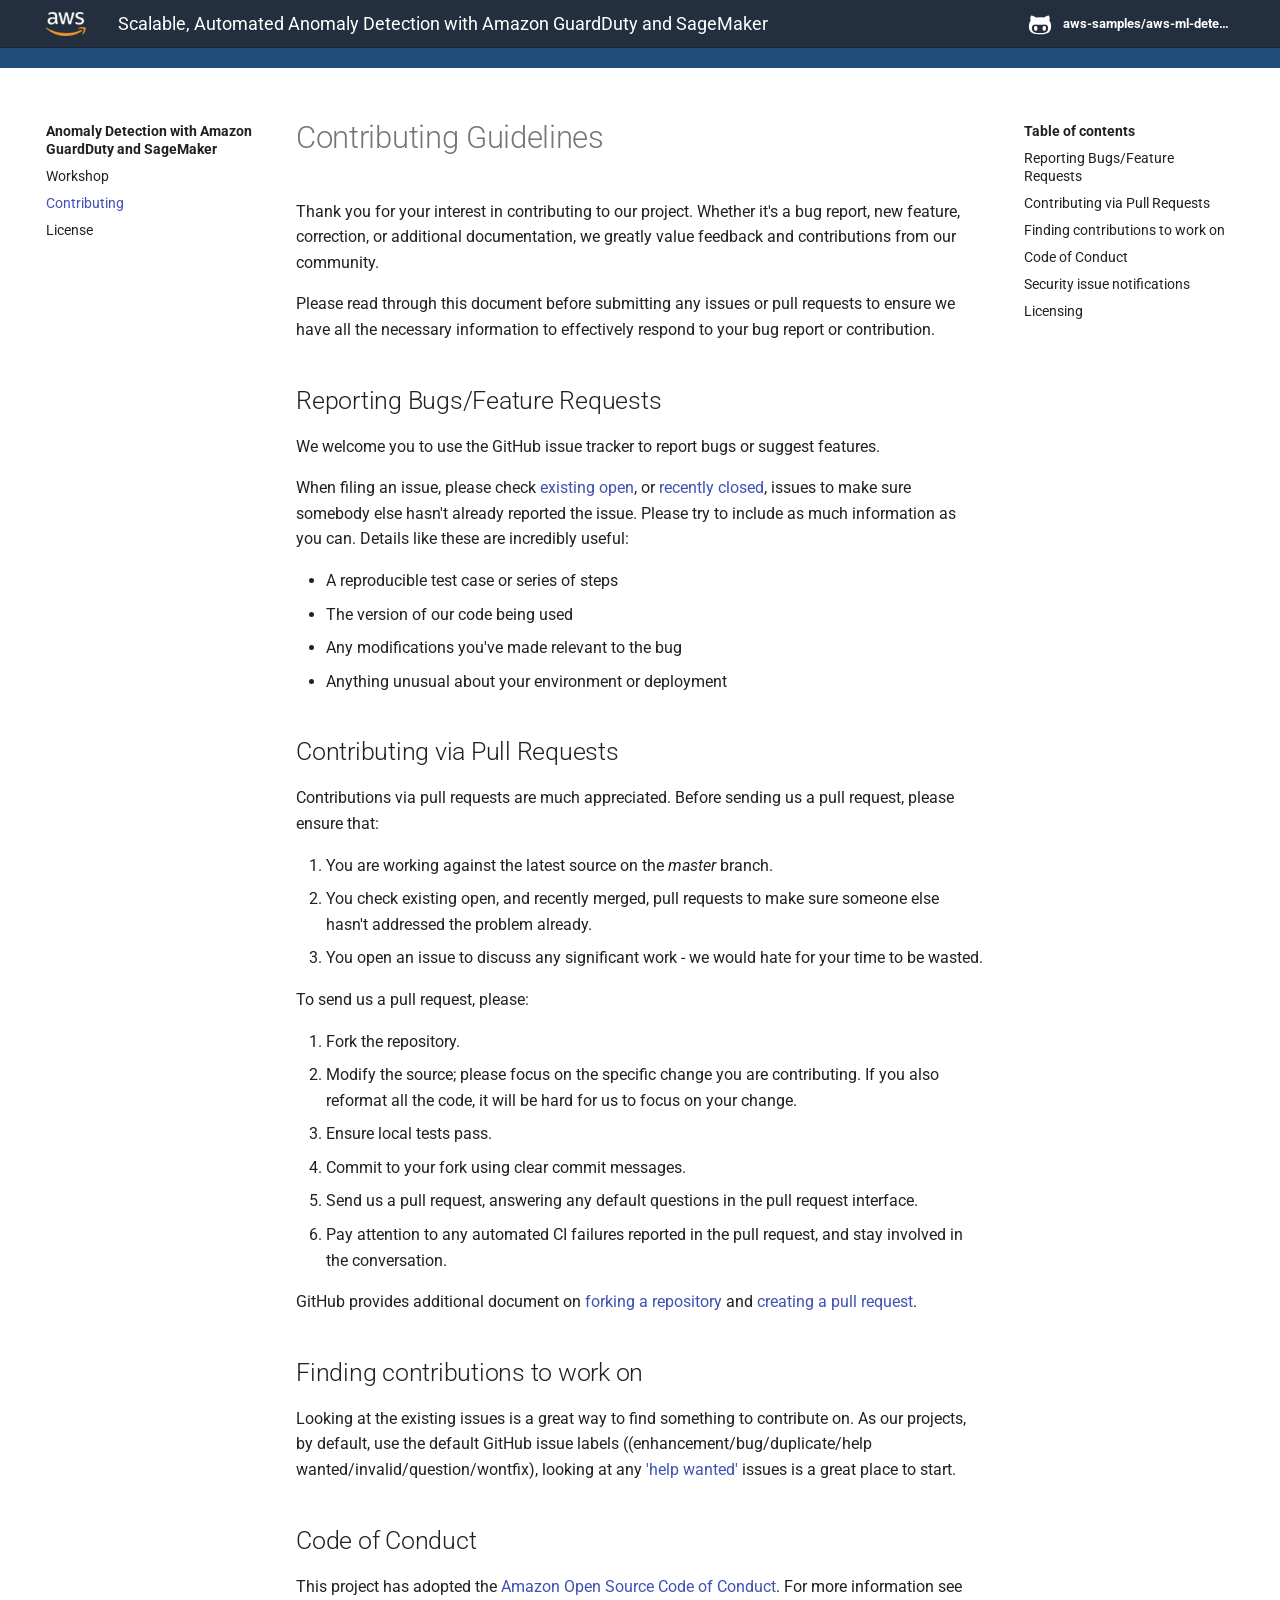
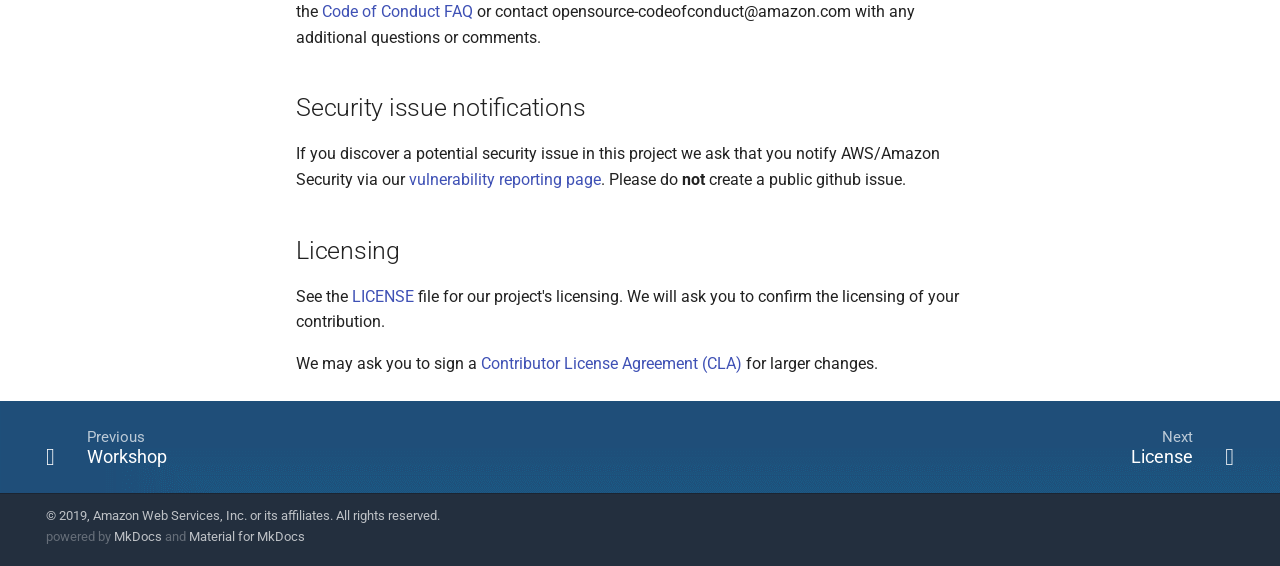
==== contribute/index.html @ f38a4b1f "Deployed 334fd83 with MkDocs version: 1.0.4" ====
<!DOCTYPE html>
<html lang="en" class="no-js">
  <head>
    
      <meta charset="utf-8">
      <meta name="viewport" content="width=device-width,initial-scale=1">
      <meta http-equiv="x-ua-compatible" content="ie=edge">
      
        <meta name="description" content="This workshop shows how you can use an IP-based machine learning algorithm with Amazon SageMaker to augment and enrich findings from AWS Security services such as Amazon GuardDuty. You'll learn how to load the notebook in SageMaker, train the model, and score findings to determine abnormality of the activity.">
      
      
        <link rel="canonical" href="https://scaling-threat-detection.awssecworkshops.com/contribute/">
      
      
        <meta name="author" content="aws-security-workshops@amazon.com">
      
      
        <meta name="lang:clipboard.copy" content="Copy to clipboard">
      
        <meta name="lang:clipboard.copied" content="Copied to clipboard">
      
        <meta name="lang:search.language" content="en">
      
        <meta name="lang:search.pipeline.stopwords" content="True">
      
        <meta name="lang:search.pipeline.trimmer" content="True">
      
        <meta name="lang:search.result.none" content="No matching documents">
      
        <meta name="lang:search.result.one" content="1 matching document">
      
        <meta name="lang:search.result.other" content="# matching documents">
      
        <meta name="lang:search.tokenizer" content="[\s\-]+">
      
      <link rel="shortcut icon" href="../assets/images/aws-favicon.ico">
      <meta name="generator" content="mkdocs-1.0.4, mkdocs-material-3.1.0">
    
    
      
        <title>Contributing - Scalable, Automated Anomaly Detection with Amazon GuardDuty and SageMaker</title>
      
    
    
      <link rel="stylesheet" href="../assets/stylesheets/application.11e41852.css">
      
      
    
    
      <script src="../assets/javascripts/modernizr.20ef595d.js"></script>
    
    
      
        <link href="https://fonts.gstatic.com" rel="preconnect" crossorigin>
        <link rel="stylesheet" href="https://fonts.googleapis.com/css?family=Roboto:300,400,400i,700|Roboto+Mono">
        <style>body,input{font-family:"Roboto","Helvetica Neue",Helvetica,Arial,sans-serif}code,kbd,pre{font-family:"Roboto Mono","Courier New",Courier,monospace}</style>
      
    
    <link rel="stylesheet" href="../assets/fonts/material-icons.css">
    
    
      <link rel="stylesheet" href="../stylesheets/custom.css">
    
    
  </head>
  
    <body dir="ltr">
  
    <svg class="md-svg">
      <defs>
        
        
          <svg xmlns="http://www.w3.org/2000/svg" width="416" height="448"
    viewBox="0 0 416 448" id="__github">
  <path fill="currentColor" d="M160 304q0 10-3.125 20.5t-10.75 19-18.125
        8.5-18.125-8.5-10.75-19-3.125-20.5 3.125-20.5 10.75-19 18.125-8.5
        18.125 8.5 10.75 19 3.125 20.5zM320 304q0 10-3.125 20.5t-10.75
        19-18.125 8.5-18.125-8.5-10.75-19-3.125-20.5 3.125-20.5 10.75-19
        18.125-8.5 18.125 8.5 10.75 19 3.125 20.5zM360
        304q0-30-17.25-51t-46.75-21q-10.25 0-48.75 5.25-17.75 2.75-39.25
        2.75t-39.25-2.75q-38-5.25-48.75-5.25-29.5 0-46.75 21t-17.25 51q0 22 8
        38.375t20.25 25.75 30.5 15 35 7.375 37.25 1.75h42q20.5 0
        37.25-1.75t35-7.375 30.5-15 20.25-25.75 8-38.375zM416 260q0 51.75-15.25
        82.75-9.5 19.25-26.375 33.25t-35.25 21.5-42.5 11.875-42.875 5.5-41.75
        1.125q-19.5 0-35.5-0.75t-36.875-3.125-38.125-7.5-34.25-12.875-30.25-20.25-21.5-28.75q-15.5-30.75-15.5-82.75
        0-59.25 34-99-6.75-20.5-6.75-42.5 0-29 12.75-54.5 27 0 47.5 9.875t47.25
        30.875q36.75-8.75 77.25-8.75 37 0 70 8 26.25-20.5
        46.75-30.25t47.25-9.75q12.75 25.5 12.75 54.5 0 21.75-6.75 42 34 40 34
        99.5z" />
</svg>
        
      </defs>
    </svg>
    <input class="md-toggle" data-md-toggle="drawer" type="checkbox" id="__drawer" autocomplete="off">
    <input class="md-toggle" data-md-toggle="search" type="checkbox" id="__search" autocomplete="off">
    <label class="md-overlay" data-md-component="overlay" for="__drawer"></label>
    
      <a href="#contributing-guidelines" tabindex="1" class="md-skip">
        Skip to content
      </a>
    
    
      <!--
  Copyright (c) 2016-2018 Martin Donath <martin.donath@squidfunk.com>
  Permission is hereby granted, free of charge, to any person obtaining a copy
  of this software and associated documentation files (the "Software"), to
  deal in the Software without restriction, including without limitation the
  rights to use, copy, modify, merge, publish, distribute, sublicense, and/or
  sell copies of the Software, and to permit persons to whom the Software is
  furnished to do so, subject to the following conditions:
  The above copyright notice and this permission notice shall be included in
  all copies or substantial portions of the Software.
  THE SOFTWARE IS PROVIDED "AS IS", WITHOUT WARRANTY OF ANY KIND, EXPRESS OR
  IMPLIED, INCLUDING BUT NOT LIMITED TO THE WARRANTIES OF MERCHANTABILITY,
  FITNESS FOR A PARTICULAR PURPOSE AND NON-INFRINGEMENT. IN NO EVENT SHALL THE
  AUTHORS OR COPYRIGHT HOLDERS BE LIABLE FOR ANY CLAIM, DAMAGES OR OTHER
  LIABILITY, WHETHER IN AN ACTION OF CONTRACT, TORT OR OTHERWISE, ARISING
  FROM, OUT OF OR IN CONNECTION WITH THE SOFTWARE OR THE USE OR OTHER DEALINGS
  IN THE SOFTWARE.
-->

<!-- Application header -->
<header class="md-header" data-md-component="header">

    <!-- Top-level navigation -->
    <nav class="md-header-nav md-grid">
      <div class="md-flex">
  
        <!-- Link to home -->
        <div class="md-flex__cell md-flex__cell--shrink">
          <a href="https://aws.amazon.com/"
              title="Amazon Web Services"
              class="md-header-nav__button md-logo">
            
              <img src="../assets/images/aws_smile_logo.png" width="40" height="24" />
            
          </a>
        </div>
  
        <!-- Button to toggle drawer -->
        <div class="md-flex__cell md-flex__cell--shrink">
          <label class="md-icon md-icon--menu md-header-nav__button"
              for="__drawer"></label>
        </div>
  
        <!-- Header title -->
        <div class="md-flex__cell md-flex__cell--stretch">
          <div class="md-flex__ellipsis md-header-nav__title"
              data-md-component="title">
            
              
                <span class="md-header-nav__topic">
                  Scalable, Automated Anomaly Detection with Amazon GuardDuty and SageMaker
                </span>
                <span class="md-header-nav__topic">
                  Contributing
                </span>
              
            
          </div>
        </div>
        
        
        <!-- Button to open search dialogue -->
        <!--
        <div class="md-flex__cell md-flex__cell--shrink">
          
            
              <label class="md-icon md-icon--search md-header-nav__button"
                  for="__search"></label>
  
              
<div class="md-search" data-md-component="search" role="dialog">
  <label class="md-search__overlay" for="__search"></label>
  <div class="md-search__inner" role="search">
    <form class="md-search__form" name="search">
      <input type="text" class="md-search__input" name="query" placeholder="Search" autocapitalize="off" autocorrect="off" autocomplete="off" spellcheck="false" data-md-component="query" data-md-state="active">
      <label class="md-icon md-search__icon" for="__search"></label>
      <button type="reset" class="md-icon md-search__icon" data-md-component="reset" tabindex="-1">
        &#xE5CD;
      </button>
    </form>
    <div class="md-search__output">
      <div class="md-search__scrollwrap" data-md-scrollfix>
        <div class="md-search-result" data-md-component="result">
          <div class="md-search-result__meta">
            Type to start searching
          </div>
          <ol class="md-search-result__list"></ol>
        </div>
      </div>
    </div>
  </div>
</div>
            
          
        </div>

         -->

         <div class="md-flex__cell md-flex__cell--shrink">
            <div class="md-flex__ellipsis md-header-nav__lang">
                <div class="md-lang-drop">
                    <button onclick="window.location.href = 'https://awssecworkshops.com/';" class="md-lang-dropbtn fa fa-home"></button>
                </div>
            </div>
        </div>
  
        <!-- Repository containing source -->
        
          <div class="md-flex__cell md-flex__cell--shrink">
            <div class="md-header-nav__source">
              


  


  <a href="https://github.com/aws-samples/aws-ml-detection-workshop/" title="Go to repository" class="md-source" data-md-source="github">
    
      <div class="md-source__icon">
        <svg viewBox="0 0 24 24" width="24" height="24">
          <use xlink:href="#__github" width="24" height="24"></use>
        </svg>
      </div>
    
    <div class="md-source__repository">
      aws-samples/aws-ml-detection-workshop
    </div>
  </a>

            </div>
          </div>
        
      </div>
    </nav>
  </header>
    
    <div class="md-container">
      
        
      
      
        

<nav class="md-tabs" data-md-component="tabs">
  <div class="md-tabs__inner md-grid">
    <ul class="md-tabs__list">
      
        
  <li class="md-tabs__item">
    
      <a href=".." title="Workshop" class="md-tabs__link md-tabs__link--active">
        Workshop
      </a>
    
  </li>

      
        
      
        
      
    </ul>
  </div>
</nav>
      
      <main class="md-main">
        <div class="md-main__inner md-grid" data-md-component="container">
          
            
              <div class="md-sidebar md-sidebar--primary" data-md-component="navigation">
                <div class="md-sidebar__scrollwrap">
                  <div class="md-sidebar__inner">
                    <!--
  Copyright (c) 2016-2019 Martin Donath <martin.donath@squidfunk.com>
  Permission is hereby granted, free of charge, to any person obtaining a copy
  of this software and associated documentation files (the "Software"), to
  deal in the Software without restriction, including without limitation the
  rights to use, copy, modify, merge, publish, distribute, sublicense, and/or
  sell copies of the Software, and to permit persons to whom the Software is
  furnished to do so, subject to the following conditions:
  The above copyright notice and this permission notice shall be included in
  all copies or substantial portions of the Software.
  THE SOFTWARE IS PROVIDED "AS IS", WITHOUT WARRANTY OF ANY KIND, EXPRESS OR
  IMPLIED, INCLUDING BUT NOT LIMITED TO THE WARRANTIES OF MERCHANTABILITY,
  FITNESS FOR A PARTICULAR PURPOSE AND NON-INFRINGEMENT. IN NO EVENT SHALL THE
  AUTHORS OR COPYRIGHT HOLDERS BE LIABLE FOR ANY CLAIM, DAMAGES OR OTHER
  LIABILITY, WHETHER IN AN ACTION OF CONTRACT, TORT OR OTHERWISE, ARISING
  FROM, OUT OF OR IN CONNECTION WITH THE SOFTWARE OR THE USE OR OTHER DEALINGS
  IN THE SOFTWARE.
-->

<!-- Main navigation -->
<nav class="md-nav md-nav--primary" data-md-level="0">

  <!-- Site title -->
  <label class="md-nav__title md-nav__title--site" for="__drawer">
    <a href="https://scaling-threat-detection.awssecworkshops.com/"
        title="Scalable, Automated Anomaly Detection with Amazon GuardDuty and SageMaker" class="md-nav__button md-logo">
      
        <img src="../assets/images/aws_smile_logo.png" width="48" height="48" />
      
    </a>
    Anomaly Detection with Amazon GuardDuty and SageMaker
  </label>

  <!-- Repository containing source -->
  
    <div class="md-nav__source">
      


  


  <a href="https://github.com/aws-samples/aws-ml-detection-workshop/" title="Go to repository" class="md-source" data-md-source="github">
    
      <div class="md-source__icon">
        <svg viewBox="0 0 24 24" width="24" height="24">
          <use xlink:href="#__github" width="24" height="24"></use>
        </svg>
      </div>
    
    <div class="md-source__repository">
      aws-samples/aws-ml-detection-workshop
    </div>
  </a>

    </div>
  

  <!-- Render item list -->
  <ul class="md-nav__list" data-md-scrollfix>
    
      
      
      


  <li class="md-nav__item">
    <a href=".." title="Workshop" class="md-nav__link">
      Workshop
    </a>
  </li>

    
      
      
      

  


  <li class="md-nav__item md-nav__item--active">
    
    <input class="md-toggle md-nav__toggle" data-md-toggle="toc" type="checkbox" id="__toc">
    
      
    
    
      <label class="md-nav__link md-nav__link--active" for="__toc">
        Contributing
      </label>
    
    <a href="./" title="Contributing" class="md-nav__link md-nav__link--active">
      Contributing
    </a>
    
      
<nav class="md-nav md-nav--secondary">
  
  
    
  
  
    <label class="md-nav__title" for="__toc">Table of contents</label>
    <ul class="md-nav__list" data-md-scrollfix>
      
        <li class="md-nav__item">
  <a href="#reporting-bugsfeature-requests" title="Reporting Bugs/Feature Requests" class="md-nav__link">
    Reporting Bugs/Feature Requests
  </a>
  
</li>
      
        <li class="md-nav__item">
  <a href="#contributing-via-pull-requests" title="Contributing via Pull Requests" class="md-nav__link">
    Contributing via Pull Requests
  </a>
  
</li>
      
        <li class="md-nav__item">
  <a href="#finding-contributions-to-work-on" title="Finding contributions to work on" class="md-nav__link">
    Finding contributions to work on
  </a>
  
</li>
      
        <li class="md-nav__item">
  <a href="#code-of-conduct" title="Code of Conduct" class="md-nav__link">
    Code of Conduct
  </a>
  
</li>
      
        <li class="md-nav__item">
  <a href="#security-issue-notifications" title="Security issue notifications" class="md-nav__link">
    Security issue notifications
  </a>
  
</li>
      
        <li class="md-nav__item">
  <a href="#licensing" title="Licensing" class="md-nav__link">
    Licensing
  </a>
  
</li>
      
      
      
      
      
    </ul>
  
</nav>
    
  </li>

    
      
      
      


  <li class="md-nav__item">
    <a href="../license/" title="License" class="md-nav__link">
      License
    </a>
  </li>

    
  </ul>
</nav>
                  </div>
                </div>
              </div>
            
            
              <div class="md-sidebar md-sidebar--secondary" data-md-component="toc">
                <div class="md-sidebar__scrollwrap">
                  <div class="md-sidebar__inner">
                    
<nav class="md-nav md-nav--secondary">
  
  
    
  
  
    <label class="md-nav__title" for="__toc">Table of contents</label>
    <ul class="md-nav__list" data-md-scrollfix>
      
        <li class="md-nav__item">
  <a href="#reporting-bugsfeature-requests" title="Reporting Bugs/Feature Requests" class="md-nav__link">
    Reporting Bugs/Feature Requests
  </a>
  
</li>
      
        <li class="md-nav__item">
  <a href="#contributing-via-pull-requests" title="Contributing via Pull Requests" class="md-nav__link">
    Contributing via Pull Requests
  </a>
  
</li>
      
        <li class="md-nav__item">
  <a href="#finding-contributions-to-work-on" title="Finding contributions to work on" class="md-nav__link">
    Finding contributions to work on
  </a>
  
</li>
      
        <li class="md-nav__item">
  <a href="#code-of-conduct" title="Code of Conduct" class="md-nav__link">
    Code of Conduct
  </a>
  
</li>
      
        <li class="md-nav__item">
  <a href="#security-issue-notifications" title="Security issue notifications" class="md-nav__link">
    Security issue notifications
  </a>
  
</li>
      
        <li class="md-nav__item">
  <a href="#licensing" title="Licensing" class="md-nav__link">
    Licensing
  </a>
  
</li>
      
      
      
      
      
    </ul>
  
</nav>
                  </div>
                </div>
              </div>
            
          
          <div class="md-content">
            <article class="md-content__inner md-typeset">
              
                
                  <a href="https://github.com/aws-samples/aws-ml-detection-workshop/edit/master/docs/contribute.md" title="Edit this page" class="md-icon md-content__icon">&#xE3C9;</a>
                
                
                <h1 id="contributing-guidelines">Contributing Guidelines</h1>
<p>Thank you for your interest in contributing to our project. Whether it's a bug report, new feature, correction, or additional 
documentation, we greatly value feedback and contributions from our community.</p>
<p>Please read through this document before submitting any issues or pull requests to ensure we have all the necessary 
information to effectively respond to your bug report or contribution.</p>
<h2 id="reporting-bugsfeature-requests">Reporting Bugs/Feature Requests</h2>
<p>We welcome you to use the GitHub issue tracker to report bugs or suggest features.</p>
<p>When filing an issue, please check <a href="https://github.com/aws-samples/aws-security-workshops/issues">existing open</a>, or <a href="https://github.com/aws-samples/aws-security-workshops/issues?utf8=%E2%9C%93&amp;q=is%3Aissue%20is%3Aclosed%20">recently closed</a>, issues to make sure somebody else hasn't already 
reported the issue. Please try to include as much information as you can. Details like these are incredibly useful:</p>
<ul>
<li>A reproducible test case or series of steps</li>
<li>The version of our code being used</li>
<li>Any modifications you've made relevant to the bug</li>
<li>Anything unusual about your environment or deployment</li>
</ul>
<h2 id="contributing-via-pull-requests">Contributing via Pull Requests</h2>
<p>Contributions via pull requests are much appreciated. Before sending us a pull request, please ensure that:</p>
<ol>
<li>You are working against the latest source on the <em>master</em> branch.</li>
<li>You check existing open, and recently merged, pull requests to make sure someone else hasn't addressed the problem already.</li>
<li>You open an issue to discuss any significant work - we would hate for your time to be wasted.</li>
</ol>
<p>To send us a pull request, please:</p>
<ol>
<li>Fork the repository.</li>
<li>Modify the source; please focus on the specific change you are contributing. If you also reformat all the code, it will be hard for us to focus on your change.</li>
<li>Ensure local tests pass.</li>
<li>Commit to your fork using clear commit messages.</li>
<li>Send us a pull request, answering any default questions in the pull request interface.</li>
<li>Pay attention to any automated CI failures reported in the pull request, and stay involved in the conversation.</li>
</ol>
<p>GitHub provides additional document on <a href="https://help.github.com/articles/fork-a-repo/">forking a repository</a> and 
<a href="https://help.github.com/articles/creating-a-pull-request/">creating a pull request</a>.</p>
<h2 id="finding-contributions-to-work-on">Finding contributions to work on</h2>
<p>Looking at the existing issues is a great way to find something to contribute on. As our projects, by default, use the default GitHub issue labels ((enhancement/bug/duplicate/help wanted/invalid/question/wontfix), looking at any <a href="https://github.com/aws-samples/aws-security-workshops/labels/help%20wanted">'help wanted'</a> issues is a great place to start. </p>
<h2 id="code-of-conduct">Code of Conduct</h2>
<p>This project has adopted the <a href="https://aws.github.io/code-of-conduct">Amazon Open Source Code of Conduct</a>. 
For more information see the <a href="https://aws.github.io/code-of-conduct-faq">Code of Conduct FAQ</a> or contact 
opensource-codeofconduct@amazon.com with any additional questions or comments.</p>
<h2 id="security-issue-notifications">Security issue notifications</h2>
<p>If you discover a potential security issue in this project we ask that you notify AWS/Amazon Security via our <a href="http://aws.amazon.com/security/vulnerability-reporting/">vulnerability reporting page</a>. Please do <strong>not</strong> create a public github issue.</p>
<h2 id="licensing">Licensing</h2>
<p>See the <a href="https://github.com/aws-samples/aws-security-workshops/blob/master/LICENSE">LICENSE</a> file for our project's licensing. We will ask you to confirm the licensing of your contribution.</p>
<p>We may ask you to sign a <a href="http://en.wikipedia.org/wiki/Contributor_License_Agreement">Contributor License Agreement (CLA)</a> for larger changes.</p>
                
                  
                
              
              
                


              
            </article>
          </div>
        </div>
      </main>
      
        
<footer class="md-footer">
  
    <div class="md-footer-nav">
      <nav class="md-footer-nav__inner md-grid">
        
          <a href=".." title="Workshop" class="md-flex md-footer-nav__link md-footer-nav__link--prev" rel="prev">
            <div class="md-flex__cell md-flex__cell--shrink">
              <i class="md-icon md-icon--arrow-back md-footer-nav__button"></i>
            </div>
            <div class="md-flex__cell md-flex__cell--stretch md-footer-nav__title">
              <span class="md-flex__ellipsis">
                <span class="md-footer-nav__direction">
                  Previous
                </span>
                Workshop
              </span>
            </div>
          </a>
        
        
          <a href="../license/" title="License" class="md-flex md-footer-nav__link md-footer-nav__link--next" rel="next">
            <div class="md-flex__cell md-flex__cell--stretch md-footer-nav__title">
              <span class="md-flex__ellipsis">
                <span class="md-footer-nav__direction">
                  Next
                </span>
                License
              </span>
            </div>
            <div class="md-flex__cell md-flex__cell--shrink">
              <i class="md-icon md-icon--arrow-forward md-footer-nav__button"></i>
            </div>
          </a>
        
      </nav>
    </div>
  
  <div class="md-footer-meta md-typeset">
    <div class="md-footer-meta__inner md-grid">
      <div class="md-footer-copyright">
        
          <div class="md-footer-copyright__highlight">
            &copy; 2019, Amazon Web Services, Inc. or its affiliates. All rights reserved.
          </div>
        
        powered by
        <a href="https://www.mkdocs.org">MkDocs</a>
        and
        <a href="https://squidfunk.github.io/mkdocs-material/">
          Material for MkDocs</a>
      </div>
      
        
  <div class="md-footer-social">
    <link rel="stylesheet" href="../assets/fonts/font-awesome.css">
    
      <a href="https://awssecworkshops.com" class="md-footer-social__link fa fa-home"></a>
    
      <a href="https://aws.amazon.com/security/" class="md-footer-social__link fa fa-shield"></a>
    
      <a href="https://twitter.com/awssecurityinfo?lang=en" class="md-footer-social__link fa fa-twitter"></a>
    
      <a href="https://aws.amazon.com/blogs/security/" class="md-footer-social__link fa fa-rss"></a>
    
  </div>

      
    </div>
  </div>
</footer>
      
    </div>
    
      <script src="../assets/javascripts/application.9e1f3b71.js"></script>
      
      <script>app.initialize({version:"1.0.4",url:{base:".."}})</script>
      
    
    
      
    
  </body>
</html>
---- assets/stylesheets/application.11e41852.css ----
@charset "UTF-8";
html {
  box-sizing: border-box; }

*,
*::before,
*::after {
  box-sizing: inherit; }

html {
  -webkit-text-size-adjust: none;
     -moz-text-size-adjust: none;
      -ms-text-size-adjust: none;
          text-size-adjust: none; }

body {
  margin: 0; }

hr {
  overflow: visible;
  box-sizing: content-box; }

a {
  -webkit-text-decoration-skip: objects; }

a,
button,
label,
input {
  -webkit-tap-highlight-color: transparent; }

a {
  color: inherit;
  text-decoration: none; }

small {
  font-size: 80%; }

sub,
sup {
  position: relative;
  font-size: 80%;
  line-height: 0;
  vertical-align: baseline; }

sub {
  bottom: -0.25em; }

sup {
  top: -0.5em; }

img {
  border-style: none; }

table {
  border-collapse: separate;
  border-spacing: 0; }

td,
th {
  font-weight: normal;
  vertical-align: top; }

button {
  margin: 0;
  padding: 0;
  border: 0;
  outline-style: none;
  background: transparent;
  font-size: inherit; }

input {
  border: 0;
  outline: 0; }

.md-icon, .md-clipboard::before, .md-nav__title::before, .md-nav__button, .md-nav__link::after, .md-search-result__article--document::before, .md-source-file::before, .md-typeset .admonition > .admonition-title::before, .md-typeset details > .admonition-title::before, .md-typeset .admonition > summary::before, .md-typeset details > summary::before, .md-typeset .footnote-backref, .md-typeset .critic.comment::before, .md-typeset summary::after, .md-typeset .task-list-control .task-list-indicator::before {
  font-family: "Material Icons";
  font-style: normal;
  font-variant: normal;
  font-weight: normal;
  line-height: 1;
  text-transform: none;
  white-space: nowrap;
  speak: none;
  word-wrap: normal;
  direction: ltr; }
  .md-content__icon, .md-header-nav__button, .md-footer-nav__button, .md-nav__title::before, .md-nav__button, .md-search-result__article--document::before {
    display: inline-block;
    margin: 0.4rem;
    padding: 0.8rem;
    font-size: 2.4rem;
    cursor: pointer; }

.md-icon--arrow-back::before {
  content: "\E5C4"; }

.md-icon--arrow-forward::before {
  content: "\E5C8"; }

.md-icon--menu::before {
  content: "\E5D2"; }

.md-icon--search::before {
  content: "\E8B6"; }

[dir="rtl"] .md-icon--arrow-back::before {
  content: "\E5C8"; }

[dir="rtl"] .md-icon--arrow-forward::before {
  content: "\E5C4"; }

body {
  -webkit-font-smoothing: antialiased;
  -moz-osx-font-smoothing: grayscale; }

body,
input {
  color: rgba(0, 0, 0, 0.87);
  -webkit-font-feature-settings: "kern", "liga";
          font-feature-settings: "kern", "liga";
  font-family: "Helvetica Neue", Helvetica, Arial, sans-serif; }

pre,
code,
kbd {
  color: rgba(0, 0, 0, 0.87);
  -webkit-font-feature-settings: "kern";
          font-feature-settings: "kern";
  font-family: "Courier New", Courier, monospace; }

.md-typeset {
  font-size: 1.6rem;
  line-height: 1.6;
  -webkit-print-color-adjust: exact; }
  .md-typeset p,
  .md-typeset ul,
  .md-typeset ol,
  .md-typeset blockquote {
    margin: 1em 0; }
  .md-typeset h1 {
    margin: 0 0 4rem;
    color: rgba(0, 0, 0, 0.54);
    font-size: 3.125rem;
    font-weight: 300;
    letter-spacing: -0.01em;
    line-height: 1.3; }
  .md-typeset h2 {
    margin: 4rem 0 1.6rem;
    font-size: 2.5rem;
    font-weight: 300;
    letter-spacing: -0.01em;
    line-height: 1.4; }
  .md-typeset h3 {
    margin: 3.2rem 0 1.6rem;
    font-size: 2rem;
    font-weight: 400;
    letter-spacing: -0.01em;
    line-height: 1.5; }
  .md-typeset h2 + h3 {
    margin-top: 1.6rem; }
  .md-typeset h4 {
    margin: 1.6rem 0;
    font-size: 1.6rem;
    font-weight: 700;
    letter-spacing: -0.01em; }
  .md-typeset h5,
  .md-typeset h6 {
    margin: 1.6rem 0;
    color: rgba(0, 0, 0, 0.54);
    font-size: 1.28rem;
    font-weight: 700;
    letter-spacing: -0.01em; }
  .md-typeset h5 {
    text-transform: uppercase; }
  .md-typeset hr {
    margin: 1.5em 0;
    border-bottom: 0.1rem dotted rgba(0, 0, 0, 0.26); }
  .md-typeset a {
    color: #3f51b5;
    word-break: break-word; }
    .md-typeset a, .md-typeset a::before {
      transition: color 0.125s; }
    .md-typeset a:hover, .md-typeset a:active {
      color: #536dfe; }
  .md-typeset code,
  .md-typeset pre {
    background-color: rgba(236, 236, 236, 0.5);
    color: #37474F;
    font-size: 85%;
    direction: ltr; }
  .md-typeset code {
    margin: 0 0.29412em;
    padding: 0.07353em 0;
    border-radius: 0.2rem;
    box-shadow: 0.29412em 0 0 rgba(236, 236, 236, 0.5), -0.29412em 0 0 rgba(236, 236, 236, 0.5);
    word-break: break-word;
    -webkit-box-decoration-break: clone;
            box-decoration-break: clone; }
  .md-typeset h1 code,
  .md-typeset h2 code,
  .md-typeset h3 code,
  .md-typeset h4 code,
  .md-typeset h5 code,
  .md-typeset h6 code {
    margin: 0;
    background-color: transparent;
    box-shadow: none; }
  .md-typeset a > code {
    margin: inherit;
    padding: inherit;
    border-radius: none;
    background-color: inherit;
    color: inherit;
    box-shadow: none; }
  .md-typeset pre {
    position: relative;
    margin: 1em 0;
    border-radius: 0.2rem;
    line-height: 1.4;
    -webkit-overflow-scrolling: touch; }
    .md-typeset pre > code {
      display: block;
      margin: 0;
      padding: 1.05rem 1.2rem;
      background-color: transparent;
      font-size: inherit;
      box-shadow: none;
      -webkit-box-decoration-break: none;
              box-decoration-break: none;
      overflow: auto; }
      .md-typeset pre > code::-webkit-scrollbar {
        width: 0.4rem;
        height: 0.4rem; }
      .md-typeset pre > code::-webkit-scrollbar-thumb {
        background-color: rgba(0, 0, 0, 0.26); }
        .md-typeset pre > code::-webkit-scrollbar-thumb:hover {
          background-color: #536dfe; }
  .md-typeset kbd {
    padding: 0 0.29412em;
    border: 0.1rem solid #c9c9c9;
    border-radius: 0.3rem;
    border-bottom-color: #bcbcbc;
    background-color: #FCFCFC;
    color: #555555;
    font-size: 85%;
    box-shadow: 0 0.1rem 0 #b0b0b0;
    word-break: break-word; }
  .md-typeset mark {
    margin: 0 0.25em;
    padding: 0.0625em 0;
    border-radius: 0.2rem;
    background-color: rgba(255, 235, 59, 0.5);
    box-shadow: 0.25em 0 0 rgba(255, 235, 59, 0.5), -0.25em 0 0 rgba(255, 235, 59, 0.5);
    word-break: break-word;
    -webkit-box-decoration-break: clone;
            box-decoration-break: clone; }
  .md-typeset abbr {
    border-bottom: 0.1rem dotted rgba(0, 0, 0, 0.54);
    text-decoration: none;
    cursor: help; }
  .md-typeset small {
    opacity: 0.75; }
  .md-typeset sup,
  .md-typeset sub {
    margin-left: 0.07812em; }
    [dir="rtl"] .md-typeset sup, [dir="rtl"]
    .md-typeset sub {
      margin-right: 0.07812em;
      margin-left: initial; }
  .md-typeset blockquote {
    padding-left: 1.2rem;
    border-left: 0.4rem solid rgba(0, 0, 0, 0.26);
    color: rgba(0, 0, 0, 0.54); }
    [dir="rtl"] .md-typeset blockquote {
      padding-right: 1.2rem;
      padding-left: initial;
      border-right: 0.4rem solid rgba(0, 0, 0, 0.26);
      border-left: initial; }
  .md-typeset ul {
    list-style-type: disc; }
  .md-typeset ul,
  .md-typeset ol {
    margin-left: 0.625em;
    padding: 0; }
    [dir="rtl"] .md-typeset ul, [dir="rtl"]
    .md-typeset ol {
      margin-right: 0.625em;
      margin-left: initial; }
    .md-typeset ul ol,
    .md-typeset ol ol {
      list-style-type: lower-alpha; }
      .md-typeset ul ol ol,
      .md-typeset ol ol ol {
        list-style-type: lower-roman; }
    .md-typeset ul li,
    .md-typeset ol li {
      margin-bottom: 0.5em;
      margin-left: 1.25em; }
      [dir="rtl"] .md-typeset ul li, [dir="rtl"]
      .md-typeset ol li {
        margin-right: 1.25em;
        margin-left: initial; }
      .md-typeset ul li p,
      .md-typeset ul li blockquote,
      .md-typeset ol li p,
      .md-typeset ol li blockquote {
        margin: 0.5em 0; }
      .md-typeset ul li:last-child,
      .md-typeset ol li:last-child {
        margin-bottom: 0; }
      .md-typeset ul li ul,
      .md-typeset ul li ol,
      .md-typeset ol li ul,
      .md-typeset ol li ol {
        margin: 0.5em 0 0.5em 0.625em; }
        [dir="rtl"] .md-typeset ul li ul, [dir="rtl"]
        .md-typeset ul li ol, [dir="rtl"]
        .md-typeset ol li ul, [dir="rtl"]
        .md-typeset ol li ol {
          margin-right: 0.625em;
          margin-left: initial; }
  .md-typeset dd {
    margin: 1em 0 1em 1.875em; }
    [dir="rtl"] .md-typeset dd {
      margin-right: 1.875em;
      margin-left: initial; }
  .md-typeset iframe,
  .md-typeset img,
  .md-typeset svg {
    max-width: 100%; }
  .md-typeset table:not([class]) {
    box-shadow: 0 2px 2px 0 rgba(0, 0, 0, 0.14), 0 1px 5px 0 rgba(0, 0, 0, 0.12), 0 3px 1px -2px rgba(0, 0, 0, 0.2);
    display: inline-block;
    max-width: 100%;
    border-radius: 0.2rem;
    font-size: 1.28rem;
    overflow: auto;
    -webkit-overflow-scrolling: touch; }
    .md-typeset table:not([class]) + * {
      margin-top: 1.5em; }
    .md-typeset table:not([class]) th:not([align]),
    .md-typeset table:not([class]) td:not([align]) {
      text-align: left; }
      [dir="rtl"] .md-typeset table:not([class]) th:not([align]), [dir="rtl"]
      .md-typeset table:not([class]) td:not([align]) {
        text-align: right; }
    .md-typeset table:not([class]) th {
      min-width: 10rem;
      padding: 1.2rem 1.6rem;
      background-color: rgba(0, 0, 0, 0.54);
      color: white;
      vertical-align: top; }
    .md-typeset table:not([class]) td {
      padding: 1.2rem 1.6rem;
      border-top: 0.1rem solid rgba(0, 0, 0, 0.07);
      vertical-align: top; }
    .md-typeset table:not([class]) tr:first-child td {
      border-top: 0; }
    .md-typeset table:not([class]) a {
      word-break: normal; }
  .md-typeset__scrollwrap {
    margin: 1em -1.6rem;
    overflow-x: auto;
    -webkit-overflow-scrolling: touch; }
  .md-typeset .md-typeset__table {
    display: inline-block;
    margin-bottom: 0.5em;
    padding: 0 1.6rem; }
    .md-typeset .md-typeset__table table {
      display: table;
      width: 100%;
      margin: 0;
      overflow: hidden; }

html {
  height: 100%;
  font-size: 62.5%;
  overflow-x: hidden; }

body {
  position: relative;
  height: 100%; }

hr {
  display: block;
  height: 0.1rem;
  padding: 0;
  border: 0; }

.md-svg {
  display: none; }

.md-grid {
  max-width: 122rem;
  margin-right: auto;
  margin-left: auto; }

.md-container,
.md-main {
  overflow: auto; }

.md-container {
  display: table;
  width: 100%;
  height: 100%;
  padding-top: 4.8rem;
  table-layout: fixed; }

.md-main {
  display: table-row;
  height: 100%; }
  .md-main__inner {
    height: 100%;
    padding-top: 3rem;
    padding-bottom: 0.1rem; }

.md-toggle {
  display: none; }

.md-overlay {
  position: fixed;
  top: 0;
  width: 0;
  height: 0;
  transition: width   0s 0.25s, height  0s 0.25s, opacity 0.25s;
  background-color: rgba(0, 0, 0, 0.54);
  opacity: 0;
  z-index: 3; }

.md-flex {
  display: table; }
  .md-flex__cell {
    display: table-cell;
    position: relative;
    vertical-align: top; }
    .md-flex__cell--shrink {
      width: 0%; }
    .md-flex__cell--stretch {
      display: table;
      width: 100%;
      table-layout: fixed; }
  .md-flex__ellipsis {
    display: table-cell;
    text-overflow: ellipsis;
    white-space: nowrap;
    overflow: hidden; }

.md-skip {
  position: fixed;
  width: 0.1rem;
  height: 0.1rem;
  margin: 1rem;
  padding: 0.6rem 1rem;
  clip: rect(0.1rem);
  -webkit-transform: translateY(0.8rem);
          transform: translateY(0.8rem);
  border-radius: 0.2rem;
  background-color: rgba(0, 0, 0, 0.87);
  color: white;
  font-size: 1.28rem;
  opacity: 0;
  overflow: hidden; }
  .md-skip:focus {
    width: auto;
    height: auto;
    clip: auto;
    -webkit-transform: translateX(0);
            transform: translateX(0);
    transition: opacity 0.175s 0.075s, -webkit-transform 0.25s cubic-bezier(0.4, 0, 0.2, 1);
    transition: transform 0.25s cubic-bezier(0.4, 0, 0.2, 1), opacity 0.175s 0.075s;
    transition: transform 0.25s cubic-bezier(0.4, 0, 0.2, 1), opacity 0.175s 0.075s, -webkit-transform 0.25s cubic-bezier(0.4, 0, 0.2, 1);
    opacity: 1;
    z-index: 10; }

@page {
  margin: 25mm; }

.md-clipboard {
  position: absolute;
  top: 0.6rem;
  right: 0.6rem;
  width: 2.8rem;
  height: 2.8rem;
  border-radius: 0.2rem;
  font-size: 1.6rem;
  cursor: pointer;
  z-index: 1;
  -webkit-backface-visibility: hidden;
          backface-visibility: hidden; }
  .md-clipboard::before {
    transition: color   0.25s, opacity 0.25s;
    color: rgba(0, 0, 0, 0.07);
    content: "\E14D"; }
    pre:hover .md-clipboard::before,
    .codehilite:hover .md-clipboard::before,
    .md-typeset .highlight:hover .md-clipboard::before {
      color: rgba(0, 0, 0, 0.54); }
  .md-clipboard:focus::before, .md-clipboard:hover::before {
    color: #536dfe; }
  .md-clipboard__message {
    display: block;
    position: absolute;
    top: 0;
    right: 3.4rem;
    padding: 0.6rem 1rem;
    -webkit-transform: translateX(0.8rem);
            transform: translateX(0.8rem);
    transition: opacity 0.175s, -webkit-transform 0.25s cubic-bezier(0.9, 0.1, 0.9, 0);
    transition: transform 0.25s cubic-bezier(0.9, 0.1, 0.9, 0), opacity 0.175s;
    transition: transform 0.25s cubic-bezier(0.9, 0.1, 0.9, 0), opacity 0.175s, -webkit-transform 0.25s cubic-bezier(0.9, 0.1, 0.9, 0);
    border-radius: 0.2rem;
    background-color: rgba(0, 0, 0, 0.54);
    color: white;
    font-size: 1.28rem;
    white-space: nowrap;
    opacity: 0;
    pointer-events: none; }
    .md-clipboard__message--active {
      -webkit-transform: translateX(0);
              transform: translateX(0);
      transition: opacity 0.175s 0.075s, -webkit-transform 0.25s cubic-bezier(0.4, 0, 0.2, 1);
      transition: transform 0.25s cubic-bezier(0.4, 0, 0.2, 1), opacity 0.175s 0.075s;
      transition: transform 0.25s cubic-bezier(0.4, 0, 0.2, 1), opacity 0.175s 0.075s, -webkit-transform 0.25s cubic-bezier(0.4, 0, 0.2, 1);
      opacity: 1;
      pointer-events: initial; }
    .md-clipboard__message::before {
      content: attr(aria-label); }
    .md-clipboard__message::after {
      display: block;
      position: absolute;
      top: 50%;
      right: -0.4rem;
      width: 0;
      margin-top: -0.4rem;
      border-width: 0.4rem 0 0.4rem 0.4rem;
      border-style: solid;
      border-color: transparent rgba(0, 0, 0, 0.54);
      content: ""; }

.md-content__inner {
  margin: 0 1.6rem 2.4rem;
  padding-top: 1.2rem; }
  .md-content__inner::before {
    display: block;
    height: 0.8rem;
    content: ""; }
  .md-content__inner > :last-child {
    margin-bottom: 0; }

.md-content__icon {
  position: relative;
  margin: 0.8rem 0;
  padding: 0;
  float: right; }
  .md-typeset .md-content__icon {
    color: rgba(0, 0, 0, 0.26); }

.md-header {
  position: fixed;
  top: 0;
  right: 0;
  left: 0;
  height: 4.8rem;
  transition: background-color 0.25s, color 0.25s;
  background-color: #3f51b5;
  color: white;
  box-shadow: none;
  z-index: 2;
  -webkit-backface-visibility: hidden;
          backface-visibility: hidden; }
  .no-js .md-header {
    transition: none;
    box-shadow: none; }
  .md-header[data-md-state="shadow"] {
    transition: background-color 0.25s, color 0.25s, box-shadow 0.25s;
    box-shadow: 0 0 0.4rem rgba(0, 0, 0, 0.1), 0 0.4rem 0.8rem rgba(0, 0, 0, 0.2); }

.md-header-nav {
  padding: 0 0.4rem; }
  .md-header-nav__button {
    position: relative;
    transition: opacity 0.25s;
    z-index: 1; }
    .md-header-nav__button:hover {
      opacity: 0.7; }
    .md-header-nav__button.md-logo * {
      display: block; }
    .no-js .md-header-nav__button.md-icon--search {
      display: none; }
  .md-header-nav__topic {
    display: block;
    position: absolute;
    transition: opacity 0.15s, -webkit-transform 0.4s cubic-bezier(0.1, 0.7, 0.1, 1);
    transition: transform 0.4s cubic-bezier(0.1, 0.7, 0.1, 1), opacity 0.15s;
    transition: transform 0.4s cubic-bezier(0.1, 0.7, 0.1, 1), opacity 0.15s, -webkit-transform 0.4s cubic-bezier(0.1, 0.7, 0.1, 1);
    text-overflow: ellipsis;
    white-space: nowrap;
    overflow: hidden; }
    .md-header-nav__topic + .md-header-nav__topic {
      -webkit-transform: translateX(2.5rem);
              transform: translateX(2.5rem);
      transition: opacity 0.15s, -webkit-transform 0.4s cubic-bezier(1, 0.7, 0.1, 0.1);
      transition: transform 0.4s cubic-bezier(1, 0.7, 0.1, 0.1), opacity 0.15s;
      transition: transform 0.4s cubic-bezier(1, 0.7, 0.1, 0.1), opacity 0.15s, -webkit-transform 0.4s cubic-bezier(1, 0.7, 0.1, 0.1);
      opacity: 0;
      z-index: -1;
      pointer-events: none; }
      [dir="rtl"] .md-header-nav__topic + .md-header-nav__topic {
        -webkit-transform: translateX(-2.5rem);
                transform: translateX(-2.5rem); }
    .no-js .md-header-nav__topic {
      position: initial; }
    .no-js .md-header-nav__topic + .md-header-nav__topic {
      display: none; }
  .md-header-nav__title {
    padding: 0 2rem;
    font-size: 1.8rem;
    line-height: 4.8rem; }
    .md-header-nav__title[data-md-state="active"] .md-header-nav__topic {
      -webkit-transform: translateX(-2.5rem);
              transform: translateX(-2.5rem);
      transition: opacity 0.15s, -webkit-transform 0.4s cubic-bezier(1, 0.7, 0.1, 0.1);
      transition: transform 0.4s cubic-bezier(1, 0.7, 0.1, 0.1), opacity 0.15s;
      transition: transform 0.4s cubic-bezier(1, 0.7, 0.1, 0.1), opacity 0.15s, -webkit-transform 0.4s cubic-bezier(1, 0.7, 0.1, 0.1);
      opacity: 0;
      z-index: -1;
      pointer-events: none; }
      [dir="rtl"] .md-header-nav__title[data-md-state="active"] .md-header-nav__topic {
        -webkit-transform: translateX(2.5rem);
                transform: translateX(2.5rem); }
      .md-header-nav__title[data-md-state="active"] .md-header-nav__topic + .md-header-nav__topic {
        -webkit-transform: translateX(0);
                transform: translateX(0);
        transition: opacity 0.15s, -webkit-transform 0.4s cubic-bezier(0.1, 0.7, 0.1, 1);
        transition: transform 0.4s cubic-bezier(0.1, 0.7, 0.1, 1), opacity 0.15s;
        transition: transform 0.4s cubic-bezier(0.1, 0.7, 0.1, 1), opacity 0.15s, -webkit-transform 0.4s cubic-bezier(0.1, 0.7, 0.1, 1);
        opacity: 1;
        z-index: 0;
        pointer-events: initial; }
  .md-header-nav__source {
    display: none; }

.md-hero {
  transition: background 0.25s;
  background-color: #3f51b5;
  color: white;
  font-size: 2rem;
  overflow: hidden; }
  .md-hero__inner {
    margin-top: 2rem;
    padding: 1.6rem 1.6rem 0.8rem;
    transition: opacity 0.25s, -webkit-transform 0.4s cubic-bezier(0.1, 0.7, 0.1, 1);
    transition: transform 0.4s cubic-bezier(0.1, 0.7, 0.1, 1), opacity 0.25s;
    transition: transform 0.4s cubic-bezier(0.1, 0.7, 0.1, 1), opacity 0.25s, -webkit-transform 0.4s cubic-bezier(0.1, 0.7, 0.1, 1);
    transition-delay: 0.1s; }
    [data-md-state="hidden"] .md-hero__inner {
      pointer-events: none;
      -webkit-transform: translateY(1.25rem);
              transform: translateY(1.25rem);
      transition: opacity   0.1s 0s, -webkit-transform 0s   0.4s;
      transition: transform 0s   0.4s, opacity   0.1s 0s;
      transition: transform 0s   0.4s, opacity   0.1s 0s, -webkit-transform 0s   0.4s;
      opacity: 0; }
    .md-hero--expand .md-hero__inner {
      margin-bottom: 2.4rem; }

.md-footer-nav {
  background-color: rgba(0, 0, 0, 0.87);
  color: white; }
  .md-footer-nav__inner {
    padding: 0.4rem;
    overflow: auto; }
  .md-footer-nav__link {
    padding-top: 2.8rem;
    padding-bottom: 0.8rem;
    transition: opacity 0.25s; }
    .md-footer-nav__link:hover {
      opacity: 0.7; }
    .md-footer-nav__link--prev {
      width: 25%;
      float: left; }
      [dir="rtl"] .md-footer-nav__link--prev {
        float: right; }
    .md-footer-nav__link--next {
      width: 75%;
      float: right;
      text-align: right; }
      [dir="rtl"] .md-footer-nav__link--next {
        float: left;
        text-align: left; }
  .md-footer-nav__button {
    transition: background 0.25s; }
  .md-footer-nav__title {
    position: relative;
    padding: 0 2rem;
    font-size: 1.8rem;
    line-height: 4.8rem; }
  .md-footer-nav__direction {
    position: absolute;
    right: 0;
    left: 0;
    margin-top: -2rem;
    padding: 0 2rem;
    color: rgba(255, 255, 255, 0.7);
    font-size: 1.5rem; }

.md-footer-meta {
  background-color: rgba(0, 0, 0, 0.895); }
  .md-footer-meta__inner {
    padding: 0.4rem;
    overflow: auto; }
  html .md-footer-meta.md-typeset a {
    color: rgba(255, 255, 255, 0.7); }
    html .md-footer-meta.md-typeset a:focus, html .md-footer-meta.md-typeset a:hover {
      color: white; }

.md-footer-copyright {
  margin: 0 1.2rem;
  padding: 0.8rem 0;
  color: rgba(255, 255, 255, 0.3);
  font-size: 1.28rem; }
  .md-footer-copyright__highlight {
    color: rgba(255, 255, 255, 0.7); }

.md-footer-social {
  margin: 0 0.8rem;
  padding: 0.4rem 0 1.2rem; }
  .md-footer-social__link {
    display: inline-block;
    width: 3.2rem;
    height: 3.2rem;
    font-size: 1.6rem;
    text-align: center; }
    .md-footer-social__link::before {
      line-height: 1.9; }

.md-nav {
  font-size: 1.4rem;
  line-height: 1.3; }
  .md-nav__title {
    display: block;
    padding: 0 1.2rem;
    font-weight: 700;
    text-overflow: ellipsis;
    overflow: hidden; }
    .md-nav__title::before {
      display: none;
      content: "\E5C4"; }
      [dir="rtl"] .md-nav__title::before {
        content: "\E5C8"; }
    .md-nav__title .md-nav__button {
      display: none; }
  .md-nav__list {
    margin: 0;
    padding: 0;
    list-style: none; }
  .md-nav__item {
    padding: 0 1.2rem; }
    .md-nav__item:last-child {
      padding-bottom: 1.2rem; }
    .md-nav__item .md-nav__item {
      padding-right: 0; }
      [dir="rtl"] .md-nav__item .md-nav__item {
        padding-right: 1.2rem;
        padding-left: 0; }
      .md-nav__item .md-nav__item:last-child {
        padding-bottom: 0; }
  .md-nav__button img {
    width: 100%;
    height: auto; }
  .md-nav__link {
    display: block;
    margin-top: 0.625em;
    transition: color 0.125s;
    text-overflow: ellipsis;
    cursor: pointer;
    overflow: hidden; }
    .md-nav__item--nested > .md-nav__link::after {
      content: "\E313"; }
    html .md-nav__link[for="__toc"] {
      display: none; }
      html .md-nav__link[for="__toc"] ~ .md-nav {
        display: none; }
      html .md-nav__link[for="__toc"] + .md-nav__link::after {
        display: none; }
    .md-nav__link[data-md-state="blur"] {
      color: rgba(0, 0, 0, 0.54); }
    .md-nav__link:active, .md-nav__link--active {
      color: #3f51b5; }
    .md-nav__item--nested > .md-nav__link {
      color: inherit; }
    .md-nav__link:focus, .md-nav__link:hover {
      color: #536dfe; }
  .md-nav__source {
    display: none; }

.no-js .md-search {
  display: none; }

.md-search__overlay {
  opacity: 0;
  z-index: 1; }

.md-search__form {
  position: relative; }

.md-search__input {
  position: relative;
  padding: 0 4.4rem 0 7.2rem;
  text-overflow: ellipsis;
  z-index: 2; }
  [dir="rtl"] .md-search__input {
    padding: 0 7.2rem 0 4.4rem; }
  .md-search__input::-webkit-input-placeholder {
    transition: color 0.25s cubic-bezier(0.1, 0.7, 0.1, 1); }
  .md-search__input:-ms-input-placeholder {
    transition: color 0.25s cubic-bezier(0.1, 0.7, 0.1, 1); }
  .md-search__input::-ms-input-placeholder {
    transition: color 0.25s cubic-bezier(0.1, 0.7, 0.1, 1); }
  .md-search__input::placeholder {
    transition: color 0.25s cubic-bezier(0.1, 0.7, 0.1, 1); }
  .md-search__input ~ .md-search__icon, .md-search__input::-webkit-input-placeholder {
    color: rgba(0, 0, 0, 0.54); }
  .md-search__input ~ .md-search__icon, .md-search__input:-ms-input-placeholder {
    color: rgba(0, 0, 0, 0.54); }
  .md-search__input ~ .md-search__icon, .md-search__input::-ms-input-placeholder {
    color: rgba(0, 0, 0, 0.54); }
  .md-search__input ~ .md-search__icon, .md-search__input::placeholder {
    color: rgba(0, 0, 0, 0.54); }
  .md-search__input::-ms-clear {
    display: none; }

.md-search__icon {
  position: absolute;
  transition: color 0.25s cubic-bezier(0.1, 0.7, 0.1, 1), opacity 0.25s;
  font-size: 2.4rem;
  cursor: pointer;
  z-index: 2; }
  .md-search__icon:hover {
    opacity: 0.7; }
  .md-search__icon[for="__search"] {
    top: 0.6rem;
    left: 1rem; }
    [dir="rtl"] .md-search__icon[for="__search"] {
      right: 1rem;
      left: initial; }
    .md-search__icon[for="__search"]::before {
      content: "\E8B6"; }
  .md-search__icon[type="reset"] {
    top: 0.6rem;
    right: 1rem;
    -webkit-transform: scale(0.125);
            transform: scale(0.125);
    transition: opacity 0.15s, -webkit-transform 0.15s cubic-bezier(0.1, 0.7, 0.1, 1);
    transition: transform 0.15s cubic-bezier(0.1, 0.7, 0.1, 1), opacity 0.15s;
    transition: transform 0.15s cubic-bezier(0.1, 0.7, 0.1, 1), opacity 0.15s, -webkit-transform 0.15s cubic-bezier(0.1, 0.7, 0.1, 1);
    opacity: 0; }
    [dir="rtl"] .md-search__icon[type="reset"] {
      right: initial;
      left: 1rem; }
    [data-md-toggle="search"]:checked ~ .md-header .md-search__input:valid ~ .md-search__icon[type="reset"] {
      -webkit-transform: scale(1);
              transform: scale(1);
      opacity: 1; }
      [data-md-toggle="search"]:checked ~ .md-header .md-search__input:valid ~ .md-search__icon[type="reset"]:hover {
        opacity: 0.7; }

.md-search__output {
  position: absolute;
  width: 100%;
  border-radius: 0 0 0.2rem 0.2rem;
  overflow: hidden;
  z-index: 1; }

.md-search__scrollwrap {
  height: 100%;
  background-color: white;
  box-shadow: 0 0.1rem 0 rgba(0, 0, 0, 0.07) inset;
  overflow-y: auto;
  -webkit-overflow-scrolling: touch; }

.md-search-result {
  color: rgba(0, 0, 0, 0.87);
  word-break: break-word; }
  .md-search-result__meta {
    padding: 0 1.6rem;
    background-color: rgba(0, 0, 0, 0.07);
    color: rgba(0, 0, 0, 0.54);
    font-size: 1.28rem;
    line-height: 3.6rem; }
  .md-search-result__list {
    margin: 0;
    padding: 0;
    border-top: 0.1rem solid rgba(0, 0, 0, 0.07);
    list-style: none; }
  .md-search-result__item {
    box-shadow: 0 -0.1rem 0 rgba(0, 0, 0, 0.07); }
  .md-search-result__link {
    display: block;
    transition: background 0.25s;
    outline: 0;
    overflow: hidden; }
    .md-search-result__link[data-md-state="active"], .md-search-result__link:hover {
      background-color: rgba(83, 109, 254, 0.1); }
      .md-search-result__link[data-md-state="active"] .md-search-result__article::before, .md-search-result__link:hover .md-search-result__article::before {
        opacity: 0.7; }
    .md-search-result__link:last-child .md-search-result__teaser {
      margin-bottom: 1.2rem; }
  .md-search-result__article {
    position: relative;
    padding: 0 1.6rem;
    overflow: auto; }
    .md-search-result__article--document::before {
      position: absolute;
      left: 0;
      margin: 0.2rem;
      transition: opacity 0.25s;
      color: rgba(0, 0, 0, 0.54);
      content: "\E880"; }
      [dir="rtl"] .md-search-result__article--document::before {
        right: 0;
        left: initial; }
    .md-search-result__article--document .md-search-result__title {
      margin: 1.1rem 0;
      font-size: 1.6rem;
      font-weight: 400;
      line-height: 1.4; }
  .md-search-result__title {
    margin: 0.5em 0;
    font-size: 1.28rem;
    font-weight: 700;
    line-height: 1.4; }
  .md-search-result__teaser {
    display: -webkit-box;
    max-height: 3.3rem;
    margin: 0.5em 0;
    color: rgba(0, 0, 0, 0.54);
    font-size: 1.28rem;
    line-height: 1.4;
    text-overflow: ellipsis;
    overflow: hidden;
    -webkit-line-clamp: 2; }
  .md-search-result em {
    font-style: normal;
    font-weight: 700;
    text-decoration: underline; }

.md-sidebar {
  position: absolute;
  width: 24.2rem;
  padding: 2.4rem 0;
  overflow: hidden; }
  .md-sidebar[data-md-state="lock"] {
    position: fixed;
    top: 4.8rem; }
  .md-sidebar--secondary {
    display: none; }
  .md-sidebar__scrollwrap {
    max-height: 100%;
    margin: 0 0.4rem;
    overflow-y: auto;
    -webkit-backface-visibility: hidden;
            backface-visibility: hidden; }
    .md-sidebar__scrollwrap::-webkit-scrollbar {
      width: 0.4rem;
      height: 0.4rem; }
    .md-sidebar__scrollwrap::-webkit-scrollbar-thumb {
      background-color: rgba(0, 0, 0, 0.26); }
      .md-sidebar__scrollwrap::-webkit-scrollbar-thumb:hover {
        background-color: #536dfe; }

@-webkit-keyframes md-source__facts--done {
  0% {
    height: 0; }
  100% {
    height: 1.3rem; } }

@keyframes md-source__facts--done {
  0% {
    height: 0; }
  100% {
    height: 1.3rem; } }

@-webkit-keyframes md-source__fact--done {
  0% {
    -webkit-transform: translateY(100%);
            transform: translateY(100%);
    opacity: 0; }
  50% {
    opacity: 0; }
  100% {
    -webkit-transform: translateY(0%);
            transform: translateY(0%);
    opacity: 1; } }

@keyframes md-source__fact--done {
  0% {
    -webkit-transform: translateY(100%);
            transform: translateY(100%);
    opacity: 0; }
  50% {
    opacity: 0; }
  100% {
    -webkit-transform: translateY(0%);
            transform: translateY(0%);
    opacity: 1; } }

.md-source {
  display: block;
  padding-right: 1.2rem;
  transition: opacity 0.25s;
  font-size: 1.3rem;
  line-height: 1.2;
  white-space: nowrap; }
  [dir="rtl"] .md-source {
    padding-right: initial;
    padding-left: 1.2rem; }
  .md-source:hover {
    opacity: 0.7; }
  .md-source::after {
    display: inline-block;
    height: 4.8rem;
    content: "";
    vertical-align: middle; }
  .md-source__icon {
    display: inline-block;
    width: 4.8rem;
    height: 4.8rem;
    content: "";
    vertical-align: middle; }
    .md-source__icon svg {
      width: 2.4rem;
      height: 2.4rem;
      margin-top: 1.2rem;
      margin-left: 1.2rem; }
      [dir="rtl"] .md-source__icon svg {
        margin-right: 1.2rem;
        margin-left: initial; }
    .md-source__icon + .md-source__repository {
      margin-left: -4.4rem;
      padding-left: 4rem; }
      [dir="rtl"] .md-source__icon + .md-source__repository {
        margin-right: -4.4rem;
        margin-left: initial;
        padding-right: 4rem;
        padding-left: initial; }
  .md-source__repository {
    display: inline-block;
    max-width: 100%;
    margin-left: 1.2rem;
    font-weight: 700;
    text-overflow: ellipsis;
    overflow: hidden;
    vertical-align: middle; }
  .md-source__facts {
    margin: 0;
    padding: 0;
    font-size: 1.1rem;
    font-weight: 700;
    list-style-type: none;
    opacity: 0.75;
    overflow: hidden; }
    [data-md-state="done"] .md-source__facts {
      -webkit-animation: md-source__facts--done 0.25s ease-in;
              animation: md-source__facts--done 0.25s ease-in; }
  .md-source__fact {
    float: left; }
    [dir="rtl"] .md-source__fact {
      float: right; }
    [data-md-state="done"] .md-source__fact {
      -webkit-animation: md-source__fact--done 0.4s ease-out;
              animation: md-source__fact--done 0.4s ease-out; }
    .md-source__fact::before {
      margin: 0 0.2rem;
      content: "\B7"; }
    .md-source__fact:first-child::before {
      display: none; }

.md-source-file {
  display: inline-block;
  margin: 1em 0.5em 1em 0;
  padding-right: 0.5rem;
  border-radius: 0.2rem;
  background-color: rgba(0, 0, 0, 0.07);
  font-size: 1.28rem;
  list-style-type: none;
  cursor: pointer;
  overflow: hidden; }
  .md-source-file::before {
    display: inline-block;
    margin-right: 0.5rem;
    padding: 0.5rem;
    background-color: rgba(0, 0, 0, 0.26);
    color: white;
    font-size: 1.6rem;
    content: "\E86F";
    vertical-align: middle; }
  html .md-source-file {
    transition: background 0.4s, color 0.4s, box-shadow 0.4s cubic-bezier(0.4, 0, 0.2, 1); }
    html .md-source-file::before {
      transition: inherit; }
  html body .md-typeset .md-source-file {
    color: rgba(0, 0, 0, 0.54); }
  .md-source-file:hover {
    box-shadow: 0 0 8px rgba(0, 0, 0, 0.18), 0 8px 16px rgba(0, 0, 0, 0.36); }
    .md-source-file:hover::before {
      background-color: #536dfe; }

.md-tabs {
  width: 100%;
  transition: background 0.25s;
  background-color: #3f51b5;
  color: white;
  overflow: auto; }
  .md-tabs__list {
    margin: 0;
    margin-left: 0.4rem;
    padding: 0;
    list-style: none;
    white-space: nowrap; }
  .md-tabs__item {
    display: inline-block;
    height: 4.8rem;
    padding-right: 1.2rem;
    padding-left: 1.2rem; }
  .md-tabs__link {
    display: block;
    margin-top: 1.6rem;
    transition: opacity 0.25s, -webkit-transform 0.4s cubic-bezier(0.1, 0.7, 0.1, 1);
    transition: transform 0.4s cubic-bezier(0.1, 0.7, 0.1, 1), opacity 0.25s;
    transition: transform 0.4s cubic-bezier(0.1, 0.7, 0.1, 1), opacity 0.25s, -webkit-transform 0.4s cubic-bezier(0.1, 0.7, 0.1, 1);
    font-size: 1.4rem;
    opacity: 0.7; }
    .md-tabs__link--active, .md-tabs__link:hover {
      color: inherit;
      opacity: 1; }
    .md-tabs__item:nth-child(2) .md-tabs__link {
      transition-delay: 0.02s; }
    .md-tabs__item:nth-child(3) .md-tabs__link {
      transition-delay: 0.04s; }
    .md-tabs__item:nth-child(4) .md-tabs__link {
      transition-delay: 0.06s; }
    .md-tabs__item:nth-child(5) .md-tabs__link {
      transition-delay: 0.08s; }
    .md-tabs__item:nth-child(6) .md-tabs__link {
      transition-delay: 0.1s; }
    .md-tabs__item:nth-child(7) .md-tabs__link {
      transition-delay: 0.12s; }
    .md-tabs__item:nth-child(8) .md-tabs__link {
      transition-delay: 0.14s; }
    .md-tabs__item:nth-child(9) .md-tabs__link {
      transition-delay: 0.16s; }
    .md-tabs__item:nth-child(10) .md-tabs__link {
      transition-delay: 0.18s; }
    .md-tabs__item:nth-child(11) .md-tabs__link {
      transition-delay: 0.2s; }
    .md-tabs__item:nth-child(12) .md-tabs__link {
      transition-delay: 0.22s; }
    .md-tabs__item:nth-child(13) .md-tabs__link {
      transition-delay: 0.24s; }
    .md-tabs__item:nth-child(14) .md-tabs__link {
      transition-delay: 0.26s; }
    .md-tabs__item:nth-child(15) .md-tabs__link {
      transition-delay: 0.28s; }
    .md-tabs__item:nth-child(16) .md-tabs__link {
      transition-delay: 0.3s; }
  .md-tabs[data-md-state="hidden"] {
    pointer-events: none; }
    .md-tabs[data-md-state="hidden"] .md-tabs__link {
      -webkit-transform: translateY(50%);
              transform: translateY(50%);
      transition: color     0.25s, opacity   0.1s, -webkit-transform 0s 0.4s;
      transition: color     0.25s, transform 0s 0.4s, opacity   0.1s;
      transition: color     0.25s, transform 0s 0.4s, opacity   0.1s, -webkit-transform 0s 0.4s;
      opacity: 0; }

.md-typeset .admonition, .md-typeset details {
  box-shadow: 0 2px 2px 0 rgba(0, 0, 0, 0.14), 0 1px 5px 0 rgba(0, 0, 0, 0.12), 0 3px 1px -2px rgba(0, 0, 0, 0.2);
  position: relative;
  margin: 1.5625em 0;
  padding: 0 1.2rem;
  border-left: 0.4rem solid #448aff;
  border-radius: 0.2rem;
  font-size: 1.28rem;
  overflow: auto; }
  [dir="rtl"] .md-typeset .admonition, [dir="rtl"] .md-typeset details {
    border-right: 0.4rem solid #448aff;
    border-left: none; }
  html .md-typeset .admonition > :last-child, html .md-typeset details > :last-child {
    margin-bottom: 1.2rem; }
  .md-typeset .admonition .admonition, .md-typeset details .admonition, .md-typeset .admonition details, .md-typeset details details {
    margin: 1em 0; }
  .md-typeset .admonition > .admonition-title, .md-typeset details > .admonition-title, .md-typeset .admonition > summary, .md-typeset details > summary {
    margin: 0 -1.2rem;
    padding: 0.8rem 1.2rem 0.8rem 4rem;
    border-bottom: 0.1rem solid rgba(68, 138, 255, 0.1);
    background-color: rgba(68, 138, 255, 0.1);
    font-weight: 700; }
    [dir="rtl"] .md-typeset .admonition > .admonition-title, [dir="rtl"] .md-typeset details > .admonition-title, [dir="rtl"] .md-typeset .admonition > summary, [dir="rtl"] .md-typeset details > summary {
      padding: 0.8rem 4rem 0.8rem 1.2rem; }
    .md-typeset .admonition > .admonition-title:last-child, .md-typeset details > .admonition-title:last-child, .md-typeset .admonition > summary:last-child, .md-typeset details > summary:last-child {
      margin-bottom: 0; }
    .md-typeset .admonition > .admonition-title::before, .md-typeset details > .admonition-title::before, .md-typeset .admonition > summary::before, .md-typeset details > summary::before {
      position: absolute;
      left: 1.2rem;
      color: #448aff;
      font-size: 2rem;
      content: "\E3C9"; }
      [dir="rtl"] .md-typeset .admonition > .admonition-title::before, [dir="rtl"] .md-typeset details > .admonition-title::before, [dir="rtl"] .md-typeset .admonition > summary::before, [dir="rtl"] .md-typeset details > summary::before {
        right: 1.2rem;
        left: initial; }
  .md-typeset .admonition.summary, .md-typeset details.summary, .md-typeset .admonition.tldr, .md-typeset details.tldr, .md-typeset .admonition.abstract, .md-typeset details.abstract {
    border-left-color: #00b0ff; }
    [dir="rtl"] .md-typeset .admonition.summary, [dir="rtl"] .md-typeset details.summary, [dir="rtl"] .md-typeset .admonition.tldr, [dir="rtl"] .md-typeset details.tldr, [dir="rtl"] .md-typeset .admonition.abstract, [dir="rtl"] .md-typeset details.abstract {
      border-right-color: #00b0ff; }
    .md-typeset .admonition.summary > .admonition-title, .md-typeset details.summary > .admonition-title, .md-typeset .admonition.tldr > .admonition-title, .md-typeset details.tldr > .admonition-title, .md-typeset .admonition.summary > summary, .md-typeset details.summary > summary, .md-typeset .admonition.tldr > summary, .md-typeset details.tldr > summary, .md-typeset .admonition.abstract > .admonition-title, .md-typeset details.abstract > .admonition-title, .md-typeset .admonition.abstract > summary, .md-typeset details.abstract > summary {
      border-bottom-color: 0.1rem solid rgba(0, 176, 255, 0.1);
      background-color: rgba(0, 176, 255, 0.1); }
      .md-typeset .admonition.summary > .admonition-title::before, .md-typeset details.summary > .admonition-title::before, .md-typeset .admonition.tldr > .admonition-title::before, .md-typeset details.tldr > .admonition-title::before, .md-typeset .admonition.summary > summary::before, .md-typeset details.summary > summary::before, .md-typeset .admonition.tldr > summary::before, .md-typeset details.tldr > summary::before, .md-typeset .admonition.abstract > .admonition-title::before, .md-typeset details.abstract > .admonition-title::before, .md-typeset .admonition.abstract > summary::before, .md-typeset details.abstract > summary::before {
        color: #00b0ff;
        content: "\E8D2"; }
  .md-typeset .admonition.todo, .md-typeset details.todo, .md-typeset .admonition.info, .md-typeset details.info {
    border-left-color: #00b8d4; }
    [dir="rtl"] .md-typeset .admonition.todo, [dir="rtl"] .md-typeset details.todo, [dir="rtl"] .md-typeset .admonition.info, [dir="rtl"] .md-typeset details.info {
      border-right-color: #00b8d4; }
    .md-typeset .admonition.todo > .admonition-title, .md-typeset details.todo > .admonition-title, .md-typeset .admonition.todo > summary, .md-typeset details.todo > summary, .md-typeset .admonition.info > .admonition-title, .md-typeset details.info > .admonition-title, .md-typeset .admonition.info > summary, .md-typeset details.info > summary {
      border-bottom-color: 0.1rem solid rgba(0, 184, 212, 0.1);
      background-color: rgba(0, 184, 212, 0.1); }
      .md-typeset .admonition.todo > .admonition-title::before, .md-typeset details.todo > .admonition-title::before, .md-typeset .admonition.todo > summary::before, .md-typeset details.todo > summary::before, .md-typeset .admonition.info > .admonition-title::before, .md-typeset details.info > .admonition-title::before, .md-typeset .admonition.info > summary::before, .md-typeset details.info > summary::before {
        color: #00b8d4;
        content: "\E88E"; }
  .md-typeset .admonition.hint, .md-typeset details.hint, .md-typeset .admonition.important, .md-typeset details.important, .md-typeset .admonition.tip, .md-typeset details.tip {
    border-left-color: #00bfa5; }
    [dir="rtl"] .md-typeset .admonition.hint, [dir="rtl"] .md-typeset details.hint, [dir="rtl"] .md-typeset .admonition.important, [dir="rtl"] .md-typeset details.important, [dir="rtl"] .md-typeset .admonition.tip, [dir="rtl"] .md-typeset details.tip {
      border-right-color: #00bfa5; }
    .md-typeset .admonition.hint > .admonition-title, .md-typeset details.hint > .admonition-title, .md-typeset .admonition.important > .admonition-title, .md-typeset details.important > .admonition-title, .md-typeset .admonition.hint > summary, .md-typeset details.hint > summary, .md-typeset .admonition.important > summary, .md-typeset details.important > summary, .md-typeset .admonition.tip > .admonition-title, .md-typeset details.tip > .admonition-title, .md-typeset .admonition.tip > summary, .md-typeset details.tip > summary {
      border-bottom-color: 0.1rem solid rgba(0, 191, 165, 0.1);
      background-color: rgba(0, 191, 165, 0.1); }
      .md-typeset .admonition.hint > .admonition-title::before, .md-typeset details.hint > .admonition-title::before, .md-typeset .admonition.important > .admonition-title::before, .md-typeset details.important > .admonition-title::before, .md-typeset .admonition.hint > summary::before, .md-typeset details.hint > summary::before, .md-typeset .admonition.important > summary::before, .md-typeset details.important > summary::before, .md-typeset .admonition.tip > .admonition-title::before, .md-typeset details.tip > .admonition-title::before, .md-typeset .admonition.tip > summary::before, .md-typeset details.tip > summary::before {
        color: #00bfa5;
        content: "\E80E"; }
  .md-typeset .admonition.check, .md-typeset details.check, .md-typeset .admonition.done, .md-typeset details.done, .md-typeset .admonition.success, .md-typeset details.success {
    border-left-color: #00c853; }
    [dir="rtl"] .md-typeset .admonition.check, [dir="rtl"] .md-typeset details.check, [dir="rtl"] .md-typeset .admonition.done, [dir="rtl"] .md-typeset details.done, [dir="rtl"] .md-typeset .admonition.success, [dir="rtl"] .md-typeset details.success {
      border-right-color: #00c853; }
    .md-typeset .admonition.check > .admonition-title, .md-typeset details.check > .admonition-title, .md-typeset .admonition.done > .admonition-title, .md-typeset details.done > .admonition-title, .md-typeset .admonition.check > summary, .md-typeset details.check > summary, .md-typeset .admonition.done > summary, .md-typeset details.done > summary, .md-typeset .admonition.success > .admonition-title, .md-typeset details.success > .admonition-title, .md-typeset .admonition.success > summary, .md-typeset details.success > summary {
      border-bottom-color: 0.1rem solid rgba(0, 200, 83, 0.1);
      background-color: rgba(0, 200, 83, 0.1); }
      .md-typeset .admonition.check > .admonition-title::before, .md-typeset details.check > .admonition-title::before, .md-typeset .admonition.done > .admonition-title::before, .md-typeset details.done > .admonition-title::before, .md-typeset .admonition.check > summary::before, .md-typeset details.check > summary::before, .md-typeset .admonition.done > summary::before, .md-typeset details.done > summary::before, .md-typeset .admonition.success > .admonition-title::before, .md-typeset details.success > .admonition-title::before, .md-typeset .admonition.success > summary::before, .md-typeset details.success > summary::before {
        color: #00c853;
        content: "\E876"; }
  .md-typeset .admonition.help, .md-typeset details.help, .md-typeset .admonition.faq, .md-typeset details.faq, .md-typeset .admonition.question, .md-typeset details.question {
    border-left-color: #64dd17; }
    [dir="rtl"] .md-typeset .admonition.help, [dir="rtl"] .md-typeset details.help, [dir="rtl"] .md-typeset .admonition.faq, [dir="rtl"] .md-typeset details.faq, [dir="rtl"] .md-typeset .admonition.question, [dir="rtl"] .md-typeset details.question {
      border-right-color: #64dd17; }
    .md-typeset .admonition.help > .admonition-title, .md-typeset details.help > .admonition-title, .md-typeset .admonition.faq > .admonition-title, .md-typeset details.faq > .admonition-title, .md-typeset .admonition.help > summary, .md-typeset details.help > summary, .md-typeset .admonition.faq > summary, .md-typeset details.faq > summary, .md-typeset .admonition.question > .admonition-title, .md-typeset details.question > .admonition-title, .md-typeset .admonition.question > summary, .md-typeset details.question > summary {
      border-bottom-color: 0.1rem solid rgba(100, 221, 23, 0.1);
      background-color: rgba(100, 221, 23, 0.1); }
      .md-typeset .admonition.help > .admonition-title::before, .md-typeset details.help > .admonition-title::before, .md-typeset .admonition.faq > .admonition-title::before, .md-typeset details.faq > .admonition-title::before, .md-typeset .admonition.help > summary::before, .md-typeset details.help > summary::before, .md-typeset .admonition.faq > summary::before, .md-typeset details.faq > summary::before, .md-typeset .admonition.question > .admonition-title::before, .md-typeset details.question > .admonition-title::before, .md-typeset .admonition.question > summary::before, .md-typeset details.question > summary::before {
        color: #64dd17;
        content: "\E887"; }
  .md-typeset .admonition.caution, .md-typeset details.caution, .md-typeset .admonition.attention, .md-typeset details.attention, .md-typeset .admonition.warning, .md-typeset details.warning {
    border-left-color: #ff9100; }
    [dir="rtl"] .md-typeset .admonition.caution, [dir="rtl"] .md-typeset details.caution, [dir="rtl"] .md-typeset .admonition.attention, [dir="rtl"] .md-typeset details.attention, [dir="rtl"] .md-typeset .admonition.warning, [dir="rtl"] .md-typeset details.warning {
      border-right-color: #ff9100; }
    .md-typeset .admonition.caution > .admonition-title, .md-typeset details.caution > .admonition-title, .md-typeset .admonition.attention > .admonition-title, .md-typeset details.attention > .admonition-title, .md-typeset .admonition.caution > summary, .md-typeset details.caution > summary, .md-typeset .admonition.attention > summary, .md-typeset details.attention > summary, .md-typeset .admonition.warning > .admonition-title, .md-typeset details.warning > .admonition-title, .md-typeset .admonition.warning > summary, .md-typeset details.warning > summary {
      border-bottom-color: 0.1rem solid rgba(255, 145, 0, 0.1);
      background-color: rgba(255, 145, 0, 0.1); }
      .md-typeset .admonition.caution > .admonition-title::before, .md-typeset details.caution > .admonition-title::before, .md-typeset .admonition.attention > .admonition-title::before, .md-typeset details.attention > .admonition-title::before, .md-typeset .admonition.caution > summary::before, .md-typeset details.caution > summary::before, .md-typeset .admonition.attention > summary::before, .md-typeset details.attention > summary::before, .md-typeset .admonition.warning > .admonition-title::before, .md-typeset details.warning > .admonition-title::before, .md-typeset .admonition.warning > summary::before, .md-typeset details.warning > summary::before {
        color: #ff9100;
        content: "\E002"; }
  .md-typeset .admonition.fail, .md-typeset details.fail, .md-typeset .admonition.missing, .md-typeset details.missing, .md-typeset .admonition.failure, .md-typeset details.failure {
    border-left-color: #ff5252; }
    [dir="rtl"] .md-typeset .admonition.fail, [dir="rtl"] .md-typeset details.fail, [dir="rtl"] .md-typeset .admonition.missing, [dir="rtl"] .md-typeset details.missing, [dir="rtl"] .md-typeset .admonition.failure, [dir="rtl"] .md-typeset details.failure {
      border-right-color: #ff5252; }
    .md-typeset .admonition.fail > .admonition-title, .md-typeset details.fail > .admonition-title, .md-typeset .admonition.missing > .admonition-title, .md-typeset details.missing > .admonition-title, .md-typeset .admonition.fail > summary, .md-typeset details.fail > summary, .md-typeset .admonition.missing > summary, .md-typeset details.missing > summary, .md-typeset .admonition.failure > .admonition-title, .md-typeset details.failure > .admonition-title, .md-typeset .admonition.failure > summary, .md-typeset details.failure > summary {
      border-bottom-color: 0.1rem solid rgba(255, 82, 82, 0.1);
      background-color: rgba(255, 82, 82, 0.1); }
      .md-typeset .admonition.fail > .admonition-title::before, .md-typeset details.fail > .admonition-title::before, .md-typeset .admonition.missing > .admonition-title::before, .md-typeset details.missing > .admonition-title::before, .md-typeset .admonition.fail > summary::before, .md-typeset details.fail > summary::before, .md-typeset .admonition.missing > summary::before, .md-typeset details.missing > summary::before, .md-typeset .admonition.failure > .admonition-title::before, .md-typeset details.failure > .admonition-title::before, .md-typeset .admonition.failure > summary::before, .md-typeset details.failure > summary::before {
        color: #ff5252;
        content: "\E14C"; }
  .md-typeset .admonition.error, .md-typeset details.error, .md-typeset .admonition.danger, .md-typeset details.danger {
    border-left-color: #ff1744; }
    [dir="rtl"] .md-typeset .admonition.error, [dir="rtl"] .md-typeset details.error, [dir="rtl"] .md-typeset .admonition.danger, [dir="rtl"] .md-typeset details.danger {
      border-right-color: #ff1744; }
    .md-typeset .admonition.error > .admonition-title, .md-typeset details.error > .admonition-title, .md-typeset .admonition.error > summary, .md-typeset details.error > summary, .md-typeset .admonition.danger > .admonition-title, .md-typeset details.danger > .admonition-title, .md-typeset .admonition.danger > summary, .md-typeset details.danger > summary {
      border-bottom-color: 0.1rem solid rgba(255, 23, 68, 0.1);
      background-color: rgba(255, 23, 68, 0.1); }
      .md-typeset .admonition.error > .admonition-title::before, .md-typeset details.error > .admonition-title::before, .md-typeset .admonition.error > summary::before, .md-typeset details.error > summary::before, .md-typeset .admonition.danger > .admonition-title::before, .md-typeset details.danger > .admonition-title::before, .md-typeset .admonition.danger > summary::before, .md-typeset details.danger > summary::before {
        color: #ff1744;
        content: "\E3E7"; }
  .md-typeset .admonition.bug, .md-typeset details.bug {
    border-left-color: #f50057; }
    [dir="rtl"] .md-typeset .admonition.bug, [dir="rtl"] .md-typeset details.bug {
      border-right-color: #f50057; }
    .md-typeset .admonition.bug > .admonition-title, .md-typeset details.bug > .admonition-title, .md-typeset .admonition.bug > summary, .md-typeset details.bug > summary {
      border-bottom-color: 0.1rem solid rgba(245, 0, 87, 0.1);
      background-color: rgba(245, 0, 87, 0.1); }
      .md-typeset .admonition.bug > .admonition-title::before, .md-typeset details.bug > .admonition-title::before, .md-typeset .admonition.bug > summary::before, .md-typeset details.bug > summary::before {
        color: #f50057;
        content: "\E868"; }
  .md-typeset .admonition.example, .md-typeset details.example {
    border-left-color: #651fff; }
    [dir="rtl"] .md-typeset .admonition.example, [dir="rtl"] .md-typeset details.example {
      border-right-color: #651fff; }
    .md-typeset .admonition.example > .admonition-title, .md-typeset details.example > .admonition-title, .md-typeset .admonition.example > summary, .md-typeset details.example > summary {
      border-bottom-color: 0.1rem solid rgba(101, 31, 255, 0.1);
      background-color: rgba(101, 31, 255, 0.1); }
      .md-typeset .admonition.example > .admonition-title::before, .md-typeset details.example > .admonition-title::before, .md-typeset .admonition.example > summary::before, .md-typeset details.example > summary::before {
        color: #651fff;
        content: "\E242"; }
  .md-typeset .admonition.cite, .md-typeset details.cite, .md-typeset .admonition.quote, .md-typeset details.quote {
    border-left-color: #9e9e9e; }
    [dir="rtl"] .md-typeset .admonition.cite, [dir="rtl"] .md-typeset details.cite, [dir="rtl"] .md-typeset .admonition.quote, [dir="rtl"] .md-typeset details.quote {
      border-right-color: #9e9e9e; }
    .md-typeset .admonition.cite > .admonition-title, .md-typeset details.cite > .admonition-title, .md-typeset .admonition.cite > summary, .md-typeset details.cite > summary, .md-typeset .admonition.quote > .admonition-title, .md-typeset details.quote > .admonition-title, .md-typeset .admonition.quote > summary, .md-typeset details.quote > summary {
      border-bottom-color: 0.1rem solid rgba(158, 158, 158, 0.1);
      background-color: rgba(158, 158, 158, 0.1); }
      .md-typeset .admonition.cite > .admonition-title::before, .md-typeset details.cite > .admonition-title::before, .md-typeset .admonition.cite > summary::before, .md-typeset details.cite > summary::before, .md-typeset .admonition.quote > .admonition-title::before, .md-typeset details.quote > .admonition-title::before, .md-typeset .admonition.quote > summary::before, .md-typeset details.quote > summary::before {
        color: #9e9e9e;
        content: "\E244"; }

.codehilite .o, .md-typeset .highlight .o {
  color: inherit; }

.codehilite .ow, .md-typeset .highlight .ow {
  color: inherit; }

.codehilite .ge, .md-typeset .highlight .ge {
  color: #000000; }

.codehilite .gr, .md-typeset .highlight .gr {
  color: #AA0000; }

.codehilite .gh, .md-typeset .highlight .gh {
  color: #999999; }

.codehilite .go, .md-typeset .highlight .go {
  color: #888888; }

.codehilite .gp, .md-typeset .highlight .gp {
  color: #555555; }

.codehilite .gs, .md-typeset .highlight .gs {
  color: inherit; }

.codehilite .gu, .md-typeset .highlight .gu {
  color: #AAAAAA; }

.codehilite .gt, .md-typeset .highlight .gt {
  color: #AA0000; }

.codehilite .gd, .md-typeset .highlight .gd {
  background-color: #FFDDDD; }

.codehilite .gi, .md-typeset .highlight .gi {
  background-color: #DDFFDD; }

.codehilite .k, .md-typeset .highlight .k {
  color: #3B78E7; }

.codehilite .kc, .md-typeset .highlight .kc {
  color: #A71D5D; }

.codehilite .kd, .md-typeset .highlight .kd {
  color: #3B78E7; }

.codehilite .kn, .md-typeset .highlight .kn {
  color: #3B78E7; }

.codehilite .kp, .md-typeset .highlight .kp {
  color: #A71D5D; }

.codehilite .kr, .md-typeset .highlight .kr {
  color: #3E61A2; }

.codehilite .kt, .md-typeset .highlight .kt {
  color: #3E61A2; }

.codehilite .c, .md-typeset .highlight .c {
  color: #999999; }

.codehilite .cm, .md-typeset .highlight .cm {
  color: #999999; }

.codehilite .cp, .md-typeset .highlight .cp {
  color: #666666; }

.codehilite .c1, .md-typeset .highlight .c1 {
  color: #999999; }

.codehilite .ch, .md-typeset .highlight .ch {
  color: #999999; }

.codehilite .cs, .md-typeset .highlight .cs {
  color: #999999; }

.codehilite .na, .md-typeset .highlight .na {
  color: #C2185B; }

.codehilite .nb, .md-typeset .highlight .nb {
  color: #C2185B; }

.codehilite .bp, .md-typeset .highlight .bp {
  color: #3E61A2; }

.codehilite .nc, .md-typeset .highlight .nc {
  color: #C2185B; }

.codehilite .no, .md-typeset .highlight .no {
  color: #3E61A2; }

.codehilite .nd, .md-typeset .highlight .nd {
  color: #666666; }

.codehilite .ni, .md-typeset .highlight .ni {
  color: #666666; }

.codehilite .ne, .md-typeset .highlight .ne {
  color: #C2185B; }

.codehilite .nf, .md-typeset .highlight .nf {
  color: #C2185B; }

.codehilite .nl, .md-typeset .highlight .nl {
  color: #3B5179; }

.codehilite .nn, .md-typeset .highlight .nn {
  color: #EC407A; }

.codehilite .nt, .md-typeset .highlight .nt {
  color: #3B78E7; }

.codehilite .nv, .md-typeset .highlight .nv {
  color: #3E61A2; }

.codehilite .vc, .md-typeset .highlight .vc {
  color: #3E61A2; }

.codehilite .vg, .md-typeset .highlight .vg {
  color: #3E61A2; }

.codehilite .vi, .md-typeset .highlight .vi {
  color: #3E61A2; }

.codehilite .nx, .md-typeset .highlight .nx {
  color: #EC407A; }

.codehilite .m, .md-typeset .highlight .m {
  color: #E74C3C; }

.codehilite .mf, .md-typeset .highlight .mf {
  color: #E74C3C; }

.codehilite .mh, .md-typeset .highlight .mh {
  color: #E74C3C; }

.codehilite .mi, .md-typeset .highlight .mi {
  color: #E74C3C; }

.codehilite .il, .md-typeset .highlight .il {
  color: #E74C3C; }

.codehilite .mo, .md-typeset .highlight .mo {
  color: #E74C3C; }

.codehilite .s, .md-typeset .highlight .s {
  color: #0D904F; }

.codehilite .sb, .md-typeset .highlight .sb {
  color: #0D904F; }

.codehilite .sc, .md-typeset .highlight .sc {
  color: #0D904F; }

.codehilite .sd, .md-typeset .highlight .sd {
  color: #999999; }

.codehilite .s2, .md-typeset .highlight .s2 {
  color: #0D904F; }

.codehilite .se, .md-typeset .highlight .se {
  color: #183691; }

.codehilite .sh, .md-typeset .highlight .sh {
  color: #183691; }

.codehilite .si, .md-typeset .highlight .si {
  color: #183691; }

.codehilite .sx, .md-typeset .highlight .sx {
  color: #183691; }

.codehilite .sr, .md-typeset .highlight .sr {
  color: #009926; }

.codehilite .s1, .md-typeset .highlight .s1 {
  color: #0D904F; }

.codehilite .ss, .md-typeset .highlight .ss {
  color: #0D904F; }

.codehilite .err, .md-typeset .highlight .err {
  color: #A61717; }

.codehilite .w, .md-typeset .highlight .w {
  color: transparent; }

.codehilite .hll, .md-typeset .highlight .hll {
  display: block;
  margin: 0 -1.2rem;
  padding: 0 1.2rem;
  background-color: rgba(255, 235, 59, 0.5); }

.md-typeset .codehilite, .md-typeset .highlight {
  position: relative;
  margin: 1em 0;
  padding: 0;
  border-radius: 0.2rem;
  background-color: rgba(236, 236, 236, 0.5);
  color: #37474F;
  line-height: 1.4;
  -webkit-overflow-scrolling: touch; }
  .md-typeset .codehilite pre, .md-typeset .highlight pre,
  .md-typeset .codehilite code,
  .md-typeset .highlight code {
    display: block;
    margin: 0;
    padding: 1.05rem 1.2rem;
    background-color: transparent;
    overflow: auto;
    vertical-align: top; }
    .md-typeset .codehilite pre::-webkit-scrollbar, .md-typeset .highlight pre::-webkit-scrollbar,
    .md-typeset .codehilite code::-webkit-scrollbar,
    .md-typeset .highlight code::-webkit-scrollbar {
      width: 0.4rem;
      height: 0.4rem; }
    .md-typeset .codehilite pre::-webkit-scrollbar-thumb, .md-typeset .highlight pre::-webkit-scrollbar-thumb,
    .md-typeset .codehilite code::-webkit-scrollbar-thumb,
    .md-typeset .highlight code::-webkit-scrollbar-thumb {
      background-color: rgba(0, 0, 0, 0.26); }
      .md-typeset .codehilite pre::-webkit-scrollbar-thumb:hover, .md-typeset .highlight pre::-webkit-scrollbar-thumb:hover,
      .md-typeset .codehilite code::-webkit-scrollbar-thumb:hover,
      .md-typeset .highlight code::-webkit-scrollbar-thumb:hover {
        background-color: #536dfe; }

.md-typeset pre.codehilite, .md-typeset pre.highlight {
  overflow: visible; }
  .md-typeset pre.codehilite code, .md-typeset pre.highlight code {
    display: block;
    padding: 1.05rem 1.2rem;
    overflow: auto; }

.md-typeset .codehilitetable, .md-typeset .highlighttable {
  display: block;
  margin: 1em 0;
  border-radius: 0.2em;
  font-size: 1.6rem;
  overflow: hidden; }
  .md-typeset .codehilitetable tbody, .md-typeset .highlighttable tbody,
  .md-typeset .codehilitetable td,
  .md-typeset .highlighttable td {
    display: block;
    padding: 0; }
  .md-typeset .codehilitetable tr, .md-typeset .highlighttable tr {
    display: flex; }
  .md-typeset .codehilitetable .codehilite, .md-typeset .highlighttable .codehilite, .md-typeset .codehilitetable .highlight, .md-typeset .highlighttable .highlight,
  .md-typeset .codehilitetable .linenodiv,
  .md-typeset .highlighttable .linenodiv {
    margin: 0;
    border-radius: 0; }
  
  .md-typeset .codehilitetable .linenodiv,
  .md-typeset .highlighttable .linenodiv {
    padding: 1.05rem 1.2rem; }
  .md-typeset .codehilitetable .linenos, .md-typeset .highlighttable .linenos {
    background-color: rgba(0, 0, 0, 0.07);
    color: rgba(0, 0, 0, 0.26);
    -webkit-user-select: none;
       -moz-user-select: none;
        -ms-user-select: none;
            user-select: none; }
    .md-typeset .codehilitetable .linenos pre, .md-typeset .highlighttable .linenos pre {
      margin: 0;
      padding: 0;
      background-color: transparent;
      color: inherit;
      text-align: right; }
  .md-typeset .codehilitetable .code, .md-typeset .highlighttable .code {
    flex: 1;
    overflow: hidden; }

.md-typeset > .codehilitetable, .md-typeset > .highlighttable {
  box-shadow: none; }

.md-typeset [id^="fnref:"] {
  display: inline-block; }
  .md-typeset [id^="fnref:"]:target {
    margin-top: -7.6rem;
    padding-top: 7.6rem;
    pointer-events: none; }

.md-typeset [id^="fn:"]::before {
  display: none;
  height: 0;
  content: ""; }

.md-typeset [id^="fn:"]:target::before {
  display: block;
  margin-top: -7rem;
  padding-top: 7rem;
  pointer-events: none; }

.md-typeset .footnote {
  color: rgba(0, 0, 0, 0.54);
  font-size: 1.28rem; }
  .md-typeset .footnote ol {
    margin-left: 0; }
  .md-typeset .footnote li {
    transition: color 0.25s; }
    .md-typeset .footnote li:target {
      color: rgba(0, 0, 0, 0.87); }
    .md-typeset .footnote li :first-child {
      margin-top: 0; }
    .md-typeset .footnote li:hover .footnote-backref,
    .md-typeset .footnote li:target .footnote-backref {
      -webkit-transform: translateX(0);
              transform: translateX(0);
      opacity: 1; }
    .md-typeset .footnote li:hover .footnote-backref:hover,
    .md-typeset .footnote li:target .footnote-backref {
      color: #536dfe; }

.md-typeset .footnote-ref {
  display: inline-block;
  pointer-events: initial; }
  .md-typeset .footnote-ref::before {
    display: inline;
    margin: 0 0.2em;
    border-left: 0.1rem solid rgba(0, 0, 0, 0.26);
    font-size: 1.25em;
    content: "";
    vertical-align: -0.5rem; }

.md-typeset .footnote-backref {
  display: inline-block;
  -webkit-transform: translateX(0.5rem);
          transform: translateX(0.5rem);
  transition: color     0.25s, opacity   0.125s 0.125s, -webkit-transform 0.25s  0.125s;
  transition: transform 0.25s  0.125s, color     0.25s, opacity   0.125s 0.125s;
  transition: transform 0.25s  0.125s, color     0.25s, opacity   0.125s 0.125s, -webkit-transform 0.25s  0.125s;
  color: rgba(0, 0, 0, 0.26);
  font-size: 0;
  opacity: 0;
  vertical-align: text-bottom; }
  [dir="rtl"] .md-typeset .footnote-backref {
    -webkit-transform: translateX(-0.5rem);
            transform: translateX(-0.5rem); }
  .md-typeset .footnote-backref::before {
    display: inline-block;
    font-size: 1.6rem;
    content: "\E31B"; }
    [dir="rtl"] .md-typeset .footnote-backref::before {
      -webkit-transform: scaleX(-1);
              transform: scaleX(-1); }

.md-typeset .headerlink {
  display: inline-block;
  margin-left: 1rem;
  -webkit-transform: translate(0, 0.5rem);
          transform: translate(0, 0.5rem);
  transition: color     0.25s, opacity   0.125s 0.25s, -webkit-transform 0.25s  0.25s;
  transition: transform 0.25s  0.25s, color     0.25s, opacity   0.125s 0.25s;
  transition: transform 0.25s  0.25s, color     0.25s, opacity   0.125s 0.25s, -webkit-transform 0.25s  0.25s;
  opacity: 0; }
  [dir="rtl"] .md-typeset .headerlink {
    margin-right: 1rem;
    margin-left: initial; }
  html body .md-typeset .headerlink {
    color: rgba(0, 0, 0, 0.26); }

.md-typeset h1[id]::before {
  display: block;
  margin-top: -0.9rem;
  padding-top: 0.9rem;
  content: ""; }

.md-typeset h1[id]:target::before {
  margin-top: -6.9rem;
  padding-top: 6.9rem; }

.md-typeset h1[id]:hover .headerlink,
.md-typeset h1[id]:target .headerlink,
.md-typeset h1[id] .headerlink:focus {
  -webkit-transform: translate(0, 0);
          transform: translate(0, 0);
  opacity: 1; }

.md-typeset h1[id]:hover .headerlink:hover,
.md-typeset h1[id]:target .headerlink,
.md-typeset h1[id] .headerlink:focus {
  color: #536dfe; }

.md-typeset h2[id]::before {
  display: block;
  margin-top: -0.8rem;
  padding-top: 0.8rem;
  content: ""; }

.md-typeset h2[id]:target::before {
  margin-top: -6.8rem;
  padding-top: 6.8rem; }

.md-typeset h2[id]:hover .headerlink,
.md-typeset h2[id]:target .headerlink,
.md-typeset h2[id] .headerlink:focus {
  -webkit-transform: translate(0, 0);
          transform: translate(0, 0);
  opacity: 1; }

.md-typeset h2[id]:hover .headerlink:hover,
.md-typeset h2[id]:target .headerlink,
.md-typeset h2[id] .headerlink:focus {
  color: #536dfe; }

.md-typeset h3[id]::before {
  display: block;
  margin-top: -0.9rem;
  padding-top: 0.9rem;
  content: ""; }

.md-typeset h3[id]:target::before {
  margin-top: -6.9rem;
  padding-top: 6.9rem; }

.md-typeset h3[id]:hover .headerlink,
.md-typeset h3[id]:target .headerlink,
.md-typeset h3[id] .headerlink:focus {
  -webkit-transform: translate(0, 0);
          transform: translate(0, 0);
  opacity: 1; }

.md-typeset h3[id]:hover .headerlink:hover,
.md-typeset h3[id]:target .headerlink,
.md-typeset h3[id] .headerlink:focus {
  color: #536dfe; }

.md-typeset h4[id]::before {
  display: block;
  margin-top: -0.9rem;
  padding-top: 0.9rem;
  content: ""; }

.md-typeset h4[id]:target::before {
  margin-top: -6.9rem;
  padding-top: 6.9rem; }

.md-typeset h4[id]:hover .headerlink,
.md-typeset h4[id]:target .headerlink,
.md-typeset h4[id] .headerlink:focus {
  -webkit-transform: translate(0, 0);
          transform: translate(0, 0);
  opacity: 1; }

.md-typeset h4[id]:hover .headerlink:hover,
.md-typeset h4[id]:target .headerlink,
.md-typeset h4[id] .headerlink:focus {
  color: #536dfe; }

.md-typeset h5[id]::before {
  display: block;
  margin-top: -1.1rem;
  padding-top: 1.1rem;
  content: ""; }

.md-typeset h5[id]:target::before {
  margin-top: -7.1rem;
  padding-top: 7.1rem; }

.md-typeset h5[id]:hover .headerlink,
.md-typeset h5[id]:target .headerlink,
.md-typeset h5[id] .headerlink:focus {
  -webkit-transform: translate(0, 0);
          transform: translate(0, 0);
  opacity: 1; }

.md-typeset h5[id]:hover .headerlink:hover,
.md-typeset h5[id]:target .headerlink,
.md-typeset h5[id] .headerlink:focus {
  color: #536dfe; }

.md-typeset h6[id]::before {
  display: block;
  margin-top: -1.1rem;
  padding-top: 1.1rem;
  content: ""; }

.md-typeset h6[id]:target::before {
  margin-top: -7.1rem;
  padding-top: 7.1rem; }

.md-typeset h6[id]:hover .headerlink,
.md-typeset h6[id]:target .headerlink,
.md-typeset h6[id] .headerlink:focus {
  -webkit-transform: translate(0, 0);
          transform: translate(0, 0);
  opacity: 1; }

.md-typeset h6[id]:hover .headerlink:hover,
.md-typeset h6[id]:target .headerlink,
.md-typeset h6[id] .headerlink:focus {
  color: #536dfe; }

.md-typeset .MJXc-display {
  margin: 0.75em 0;
  padding: 0.75em 0;
  overflow: auto;
  -webkit-overflow-scrolling: touch; }

.md-typeset .MathJax_CHTML {
  outline: 0; }

.md-typeset del.critic,
.md-typeset ins.critic,
.md-typeset .critic.comment {
  margin: 0 0.25em;
  padding: 0.0625em 0;
  border-radius: 0.2rem;
  -webkit-box-decoration-break: clone;
          box-decoration-break: clone; }

.md-typeset del.critic {
  background-color: #FFDDDD;
  box-shadow: 0.25em 0 0 #FFDDDD, -0.25em 0 0 #FFDDDD; }

.md-typeset ins.critic {
  background-color: #DDFFDD;
  box-shadow: 0.25em 0 0 #DDFFDD, -0.25em 0 0 #DDFFDD; }

.md-typeset .critic.comment {
  background-color: rgba(236, 236, 236, 0.5);
  color: #37474F;
  box-shadow: 0.25em 0 0 rgba(236, 236, 236, 0.5), -0.25em 0 0 rgba(236, 236, 236, 0.5); }
  .md-typeset .critic.comment::before {
    padding-right: 0.125em;
    color: rgba(0, 0, 0, 0.26);
    content: "\E0B7";
    vertical-align: -0.125em; }

.md-typeset .critic.block {
  display: block;
  margin: 1em 0;
  padding-right: 1.6rem;
  padding-left: 1.6rem;
  box-shadow: none; }
  .md-typeset .critic.block :first-child {
    margin-top: 0.5em; }
  .md-typeset .critic.block :last-child {
    margin-bottom: 0.5em; }

.md-typeset details {
  display: block;
  padding-top: 0; }
  .md-typeset details[open] > summary::after {
    -webkit-transform: rotate(180deg);
            transform: rotate(180deg); }
  .md-typeset details:not([open]) {
    padding-bottom: 0; }
    .md-typeset details:not([open]) > summary {
      border-bottom: none; }
  .md-typeset details summary {
    padding-right: 4rem; }
    [dir="rtl"] .md-typeset details summary {
      padding-left: 4rem; }
  .no-details .md-typeset details:not([open]) > * {
    display: none; }
  .no-details .md-typeset details:not([open]) summary {
    display: block; }

.md-typeset summary {
  display: block;
  outline: none;
  cursor: pointer; }
  .md-typeset summary::-webkit-details-marker {
    display: none; }
  .md-typeset summary::after {
    position: absolute;
    top: 0.8rem;
    right: 1.2rem;
    color: rgba(0, 0, 0, 0.26);
    font-size: 2rem;
    content: "\E313"; }
    [dir="rtl"] .md-typeset summary::after {
      right: initial;
      left: 1.2rem; }

.md-typeset .emojione {
  width: 2rem;
  vertical-align: text-top; }

.md-typeset code.codehilite, .md-typeset code.highlight {
  margin: 0 0.29412em;
  padding: 0.07353em 0; }

.md-typeset .superfences-content {
  display: none;
  order: 99;
  width: 100%;
  background-color: white; }
  .md-typeset .superfences-content > * {
    margin: 0;
    border-radius: 0; }

.md-typeset .superfences-tabs {
  display: flex;
  position: relative;
  flex-wrap: wrap;
  margin: 1em 0;
  border: 0.1rem solid rgba(0, 0, 0, 0.07);
  border-radius: 0.2em; }
  .md-typeset .superfences-tabs > input {
    display: none; }
    .md-typeset .superfences-tabs > input:checked + label {
      font-weight: 700; }
      .md-typeset .superfences-tabs > input:checked + label + .superfences-content {
        display: block; }
  .md-typeset .superfences-tabs > label {
    width: auto;
    padding: 1.2rem 1.2rem;
    transition: color 0.125s;
    font-size: 1.28rem;
    cursor: pointer; }
    html .md-typeset .superfences-tabs > label:hover {
      color: #536dfe; }

.md-typeset .task-list-item {
  position: relative;
  list-style-type: none; }
  .md-typeset .task-list-item [type="checkbox"] {
    position: absolute;
    top: 0.45em;
    left: -2em; }
    [dir="rtl"] .md-typeset .task-list-item [type="checkbox"] {
      right: -2em;
      left: initial; }

.md-typeset .task-list-control .task-list-indicator::before {
  position: absolute;
  top: 0.15em;
  left: -1.25em;
  color: rgba(0, 0, 0, 0.26);
  font-size: 1.25em;
  content: "\E835";
  vertical-align: -0.25em; }
  [dir="rtl"] .md-typeset .task-list-control .task-list-indicator::before {
    right: -1.25em;
    left: initial; }

.md-typeset .task-list-control [type="checkbox"]:checked + .task-list-indicator::before {
  content: "\E834"; }

.md-typeset .task-list-control [type="checkbox"] {
  opacity: 0;
  z-index: -1; }

@media print {
      .md-typeset a::after {
        color: rgba(0, 0, 0, 0.54);
        content: " [" attr(href) "]"; }
      .md-typeset code,
      .md-typeset pre {
        white-space: pre-wrap; }
      .md-typeset code {
        box-shadow: none;
        -webkit-box-decoration-break: initial;
                box-decoration-break: initial; }
    .md-clipboard {
      display: none; }
    .md-content__icon {
      display: none; }
    .md-header {
      display: none; }
  .md-footer {
    display: none; }
    .md-sidebar {
      display: none; }
    .md-tabs {
      display: none; }
    .md-typeset .headerlink {
      display: none; } }

@media only screen and (max-width: 44.9375em) {
      .md-typeset pre {
        margin: 1em -1.6rem;
        border-radius: 0; }
        .md-typeset pre > code {
          padding: 1.05rem 1.6rem; }
        .md-footer-nav__link--prev .md-footer-nav__title {
          display: none; }
      .md-search-result__teaser {
        max-height: 5rem;
        -webkit-line-clamp: 3; }
    .codehilite .hll, .md-typeset .highlight .hll {
      margin: 0 -1.6rem;
      padding: 0 1.6rem; }
  .md-typeset > .codehilite, .md-typeset > .highlight {
    margin: 1em -1.6rem;
    border-radius: 0; }
    .md-typeset > .codehilite pre, .md-typeset > .highlight pre,
    .md-typeset > .codehilite code,
    .md-typeset > .highlight code {
      padding: 1.05rem 1.6rem; }
    .md-typeset > .codehilitetable, .md-typeset > .highlighttable {
      margin: 1em -1.6rem;
      border-radius: 0; }
      .md-typeset > .codehilitetable .codehilite > pre, .md-typeset > .highlighttable .codehilite > pre, .md-typeset > .codehilitetable .highlight > pre, .md-typeset > .highlighttable .highlight > pre,
      .md-typeset > .codehilitetable .codehilite > code,
      .md-typeset > .highlighttable .codehilite > code,
      .md-typeset > .codehilitetable .highlight > code,
      .md-typeset > .highlighttable .highlight > code,
      .md-typeset > .codehilitetable .linenodiv,
      .md-typeset > .highlighttable .linenodiv {
        padding: 1rem 1.6rem; }
  .md-typeset > p > .MJXc-display {
    margin: 0.75em -1.6rem;
    padding: 0.25em 1.6rem; }
  .md-typeset > .superfences-tabs {
    margin: 1em -1.6rem;
    border: 0;
    border-top: 0.1rem solid rgba(0, 0, 0, 0.07);
    border-radius: 0; }
    .md-typeset > .superfences-tabs pre,
    .md-typeset > .superfences-tabs code {
      padding: 1.05rem 1.6rem; } }

@media only screen and (min-width: 100em) {
    html {
      font-size: 68.75%; } }

@media only screen and (min-width: 125em) {
    html {
      font-size: 75%; } }

@media only screen and (max-width: 59.9375em) {
    body[data-md-state="lock"] {
      overflow: hidden; }
      .ios body[data-md-state="lock"] .md-container {
        display: none; }
    html .md-nav__link[for="__toc"] {
      display: block;
      padding-right: 4.8rem; }
      html .md-nav__link[for="__toc"]::after {
        color: inherit;
        content: "\E8DE"; }
      html .md-nav__link[for="__toc"] + .md-nav__link {
        display: none; }
      html .md-nav__link[for="__toc"] ~ .md-nav {
        display: flex; }
    html [dir="rtl"] .md-nav__link {
      padding-right: 1.6rem;
      padding-left: 4.8rem; }
    .md-nav__source {
      display: block;
      padding: 0 0.4rem;
      background-color: rgba(50, 64, 144, 0.9675);
      color: white; }
    .md-search__overlay {
      position: absolute;
      top: 0.4rem;
      left: 0.4rem;
      width: 3.6rem;
      height: 3.6rem;
      -webkit-transform-origin: center;
              transform-origin: center;
      transition: opacity   0.2s 0.2s, -webkit-transform 0.3s 0.1s;
      transition: transform 0.3s 0.1s, opacity   0.2s 0.2s;
      transition: transform 0.3s 0.1s, opacity   0.2s 0.2s, -webkit-transform 0.3s 0.1s;
      border-radius: 2rem;
      background-color: white;
      overflow: hidden;
      pointer-events: none; }
      [dir="rtl"] .md-search__overlay {
        right: 0.4rem;
        left: initial; }
      [data-md-toggle="search"]:checked ~ .md-header .md-search__overlay {
        transition: opacity   0.1s, -webkit-transform 0.4s;
        transition: transform 0.4s, opacity   0.1s;
        transition: transform 0.4s, opacity   0.1s, -webkit-transform 0.4s;
        opacity: 1; }
  .md-search__inner {
    position: fixed;
    top: 0;
    left: 100%;
    width: 100%;
    height: 100%;
    -webkit-transform: translateX(5%);
            transform: translateX(5%);
    transition: right 0s 0.3s, left 0s 0.3s, opacity 0.15s 0.15s, -webkit-transform 0.15s 0.15s cubic-bezier(0.4, 0, 0.2, 1);
    transition: right 0s 0.3s, left 0s 0.3s, transform 0.15s 0.15s cubic-bezier(0.4, 0, 0.2, 1), opacity 0.15s 0.15s;
    transition: right 0s 0.3s, left 0s 0.3s, transform 0.15s 0.15s cubic-bezier(0.4, 0, 0.2, 1), opacity 0.15s 0.15s, -webkit-transform 0.15s 0.15s cubic-bezier(0.4, 0, 0.2, 1);
    opacity: 0;
    z-index: 2; }
    [data-md-toggle="search"]:checked ~ .md-header .md-search__inner {
      left: 0;
      -webkit-transform: translateX(0);
              transform: translateX(0);
      transition: right 0s 0s, left 0s 0s, opacity 0.15s 0.15s, -webkit-transform 0.15s 0.15s cubic-bezier(0.1, 0.7, 0.1, 1);
      transition: right 0s 0s, left 0s 0s, transform 0.15s 0.15s cubic-bezier(0.1, 0.7, 0.1, 1), opacity 0.15s 0.15s;
      transition: right 0s 0s, left 0s 0s, transform 0.15s 0.15s cubic-bezier(0.1, 0.7, 0.1, 1), opacity 0.15s 0.15s, -webkit-transform 0.15s 0.15s cubic-bezier(0.1, 0.7, 0.1, 1);
      opacity: 1; }
      [dir="rtl"] [data-md-toggle="search"]:checked ~ .md-header .md-search__inner {
        right: 0;
        left: initial; }
    html [dir="rtl"] .md-search__inner {
      right: 100%;
      left: initial;
      -webkit-transform: translateX(-5%);
              transform: translateX(-5%); }
    .md-search__input {
      width: 100%;
      height: 4.8rem;
      font-size: 1.8rem; }
      .md-search__icon[for="__search"] {
        top: 1.2rem;
        left: 1.6rem; }
        .md-search__icon[for="__search"][for="__search"]::before {
          content: "\E5C4"; }
          [dir="rtl"] .md-search__icon[for="__search"][for="__search"]::before {
            content: "\E5C8"; }
      .md-search__icon[type="reset"] {
        top: 1.2rem;
        right: 1.6rem; }
    .md-search__output {
      top: 4.8rem;
      bottom: 0; }
        .md-search-result__article--document::before {
          display: none; } }

@media only screen and (max-width: 76.1875em) {
    [data-md-toggle="drawer"]:checked ~ .md-overlay {
      width: 100%;
      height: 100%;
      transition: width   0s, height  0s, opacity 0.25s;
      opacity: 1; }
      .md-header-nav__button.md-icon--home, .md-header-nav__button.md-logo {
        display: none; }
      .md-hero__inner {
        margin-top: 4.8rem;
        margin-bottom: 2.4rem; }
    .md-nav {
      background-color: white; }
      .md-nav--primary,
      .md-nav--primary .md-nav {
        display: flex;
        position: absolute;
        top: 0;
        right: 0;
        left: 0;
        flex-direction: column;
        height: 100%;
        z-index: 1; }
      .md-nav--primary .md-nav__title,
      .md-nav--primary .md-nav__item {
        font-size: 1.6rem;
        line-height: 1.5; }
      html .md-nav--primary .md-nav__title {
        position: relative;
        height: 11.2rem;
        padding: 6rem 1.6rem 0.4rem;
        background-color: rgba(0, 0, 0, 0.07);
        color: rgba(0, 0, 0, 0.54);
        font-weight: 400;
        line-height: 4.8rem;
        white-space: nowrap;
        cursor: pointer; }
        html .md-nav--primary .md-nav__title::before {
          display: block;
          position: absolute;
          top: 0.4rem;
          left: 0.4rem;
          width: 4rem;
          height: 4rem;
          color: rgba(0, 0, 0, 0.54); }
        html .md-nav--primary .md-nav__title ~ .md-nav__list {
          background-color: white;
          box-shadow: 0 0.1rem 0 rgba(0, 0, 0, 0.07) inset; }
          html .md-nav--primary .md-nav__title ~ .md-nav__list > .md-nav__item:first-child {
            border-top: 0; }
        html .md-nav--primary .md-nav__title--site {
          position: relative;
          background-color: #3f51b5;
          color: white; }
          html .md-nav--primary .md-nav__title--site .md-nav__button {
            display: block;
            position: absolute;
            top: 0.4rem;
            left: 0.4rem;
            width: 6.4rem;
            height: 6.4rem;
            font-size: 4.8rem; }
          html .md-nav--primary .md-nav__title--site::before {
            display: none; }
      html [dir="rtl"] .md-nav--primary .md-nav__title::before {
        right: 0.4rem;
        left: initial; }
      html [dir="rtl"] .md-nav--primary .md-nav__title--site .md-nav__button {
        right: 0.4rem;
        left: initial; }
      .md-nav--primary .md-nav__list {
        flex: 1;
        overflow-y: auto; }
      .md-nav--primary .md-nav__item {
        padding: 0;
        border-top: 0.1rem solid rgba(0, 0, 0, 0.07); }
        [dir="rtl"] .md-nav--primary .md-nav__item {
          padding: 0; }
        .md-nav--primary .md-nav__item--nested > .md-nav__link {
          padding-right: 4.8rem; }
          [dir="rtl"] .md-nav--primary .md-nav__item--nested > .md-nav__link {
            padding-right: 1.6rem;
            padding-left: 4.8rem; }
          .md-nav--primary .md-nav__item--nested > .md-nav__link::after {
            content: "\E315"; }
            [dir="rtl"] .md-nav--primary .md-nav__item--nested > .md-nav__link::after {
              content: "\E314"; }
      .md-nav--primary .md-nav__link {
        position: relative;
        margin-top: 0;
        padding: 1.2rem 1.6rem; }
        .md-nav--primary .md-nav__link::after {
          position: absolute;
          top: 50%;
          right: 1.2rem;
          margin-top: -1.2rem;
          color: inherit;
          font-size: 2.4rem; }
          [dir="rtl"] .md-nav--primary .md-nav__link::after {
            right: initial;
            left: 1.2rem; }
      .md-nav--primary .md-nav--secondary .md-nav__link {
        position: static; }
      .md-nav--primary .md-nav--secondary .md-nav {
        position: static;
        background-color: transparent; }
        .md-nav--primary .md-nav--secondary .md-nav .md-nav__link {
          padding-left: 2.8rem; }
          [dir="rtl"] .md-nav--primary .md-nav--secondary .md-nav .md-nav__link {
            padding-right: 2.8rem;
            padding-left: initial; }
        .md-nav--primary .md-nav--secondary .md-nav .md-nav .md-nav__link {
          padding-left: 4rem; }
          [dir="rtl"] .md-nav--primary .md-nav--secondary .md-nav .md-nav .md-nav__link {
            padding-right: 4rem;
            padding-left: initial; }
        .md-nav--primary .md-nav--secondary .md-nav .md-nav .md-nav .md-nav__link {
          padding-left: 5.2rem; }
          [dir="rtl"] .md-nav--primary .md-nav--secondary .md-nav .md-nav .md-nav .md-nav__link {
            padding-right: 5.2rem;
            padding-left: initial; }
        .md-nav--primary .md-nav--secondary .md-nav .md-nav .md-nav .md-nav .md-nav__link {
          padding-left: 6.4rem; }
          [dir="rtl"] .md-nav--primary .md-nav--secondary .md-nav .md-nav .md-nav .md-nav .md-nav__link {
            padding-right: 6.4rem;
            padding-left: initial; }
      .md-nav__toggle ~ .md-nav {
        display: flex;
        -webkit-transform: translateX(100%);
                transform: translateX(100%);
        transition: opacity 0.125s 0.05s, -webkit-transform 0.25s cubic-bezier(0.8, 0, 0.6, 1);
        transition: transform 0.25s cubic-bezier(0.8, 0, 0.6, 1), opacity 0.125s 0.05s;
        transition: transform 0.25s cubic-bezier(0.8, 0, 0.6, 1), opacity 0.125s 0.05s, -webkit-transform 0.25s cubic-bezier(0.8, 0, 0.6, 1);
        opacity: 0; }
        [dir="rtl"] .md-nav__toggle ~ .md-nav {
          -webkit-transform: translateX(-100%);
                  transform: translateX(-100%); }
        .no-csstransforms3d .md-nav__toggle ~ .md-nav {
          display: none; }
      .md-nav__toggle:checked ~ .md-nav {
        -webkit-transform: translateX(0);
                transform: translateX(0);
        transition: opacity 0.125s 0.125s, -webkit-transform 0.25s cubic-bezier(0.4, 0, 0.2, 1);
        transition: transform 0.25s cubic-bezier(0.4, 0, 0.2, 1), opacity 0.125s 0.125s;
        transition: transform 0.25s cubic-bezier(0.4, 0, 0.2, 1), opacity 0.125s 0.125s, -webkit-transform 0.25s cubic-bezier(0.4, 0, 0.2, 1);
        opacity: 1; }
        .no-csstransforms3d .md-nav__toggle:checked ~ .md-nav {
          display: flex; }
    .md-sidebar--primary {
      position: fixed;
      top: 0;
      left: -24.2rem;
      width: 24.2rem;
      height: 100%;
      -webkit-transform: translateX(0);
              transform: translateX(0);
      transition: box-shadow 0.25s, -webkit-transform 0.25s cubic-bezier(0.4, 0, 0.2, 1);
      transition: transform 0.25s cubic-bezier(0.4, 0, 0.2, 1), box-shadow 0.25s;
      transition: transform 0.25s cubic-bezier(0.4, 0, 0.2, 1), box-shadow 0.25s, -webkit-transform 0.25s cubic-bezier(0.4, 0, 0.2, 1);
      background-color: white;
      z-index: 3; }
      [dir="rtl"] .md-sidebar--primary {
        right: -24.2rem;
        left: initial; }
      .no-csstransforms3d .md-sidebar--primary {
        display: none; }
      [data-md-toggle="drawer"]:checked ~ .md-container .md-sidebar--primary {
        box-shadow: 0 8px 10px 1px rgba(0, 0, 0, 0.14), 0 3px 14px 2px rgba(0, 0, 0, 0.12), 0 5px 5px -3px rgba(0, 0, 0, 0.4);
        -webkit-transform: translateX(24.2rem);
                transform: translateX(24.2rem); }
        [dir="rtl"] [data-md-toggle="drawer"]:checked ~ .md-container .md-sidebar--primary {
          -webkit-transform: translateX(-24.2rem);
                  transform: translateX(-24.2rem); }
        .no-csstransforms3d [data-md-toggle="drawer"]:checked ~ .md-container .md-sidebar--primary {
          display: block; }
      .md-sidebar--primary .md-sidebar__scrollwrap {
        overflow: hidden; }
      .md-sidebar--primary .md-sidebar__scrollwrap {
        position: absolute;
        top: 0;
        right: 0;
        bottom: 0;
        left: 0;
        margin: 0; }
    .md-tabs {
      display: none; } }

@media only screen and (min-width: 60em) {
  .md-content {
    margin-right: 24.2rem; }
    [dir="rtl"] .md-content {
      margin-right: initial;
      margin-left: 24.2rem; }
      .md-header-nav__button.md-icon--search {
        display: none; }
      .md-header-nav__source {
        display: block;
        width: 23rem;
        max-width: 23rem;
        margin-left: 2.8rem;
        padding-right: 1.2rem; }
        [dir="rtl"] .md-header-nav__source {
          margin-right: 2.8rem;
          margin-left: initial;
          padding-right: initial;
          padding-left: 1.2rem; }
  .md-search {
    padding: 0.4rem; }
    .md-search__overlay {
      position: fixed;
      top: 0;
      left: 0;
      width: 0;
      height: 0;
      transition: width   0s 0.25s, height  0s 0.25s, opacity 0.25s;
      background-color: rgba(0, 0, 0, 0.54);
      cursor: pointer; }
      [dir="rtl"] .md-search__overlay {
        right: 0;
        left: initial; }
      [data-md-toggle="search"]:checked ~ .md-header .md-search__overlay {
        width: 100%;
        height: 100%;
        transition: width   0s, height  0s, opacity 0.25s;
        opacity: 1; }
  .md-search__inner {
    position: relative;
    width: 23rem;
    padding: 0.2rem 0;
    float: right;
    transition: width 0.25s cubic-bezier(0.1, 0.7, 0.1, 1); }
    [dir="rtl"] .md-search__inner {
      float: left; }
    .md-search__form {
      border-radius: 0.2rem; }
    .md-search__input {
      width: 100%;
      height: 3.6rem;
      padding-left: 4.4rem;
      transition: background-color 0.25s cubic-bezier(0.1, 0.7, 0.1, 1), color 0.25s cubic-bezier(0.1, 0.7, 0.1, 1);
      border-radius: 0.2rem;
      background-color: rgba(0, 0, 0, 0.26);
      color: inherit;
      font-size: 1.6rem; }
      [dir="rtl"] .md-search__input {
        padding-right: 4.4rem; }
      .md-search__input + .md-search__icon {
        color: inherit; }
      .md-search__input::-webkit-input-placeholder {
        color: rgba(255, 255, 255, 0.7); }
      .md-search__input:-ms-input-placeholder {
        color: rgba(255, 255, 255, 0.7); }
      .md-search__input::-ms-input-placeholder {
        color: rgba(255, 255, 255, 0.7); }
      .md-search__input::placeholder {
        color: rgba(255, 255, 255, 0.7); }
      .md-search__input:hover {
        background-color: rgba(255, 255, 255, 0.12); }
      [data-md-toggle="search"]:checked ~ .md-header .md-search__input {
        border-radius: 0.2rem 0.2rem 0 0;
        background-color: white;
        color: rgba(0, 0, 0, 0.87);
        text-overflow: none; }
        [data-md-toggle="search"]:checked ~ .md-header .md-search__input + .md-search__icon, [data-md-toggle="search"]:checked ~ .md-header .md-search__input::-webkit-input-placeholder {
          color: rgba(0, 0, 0, 0.54); }
        [data-md-toggle="search"]:checked ~ .md-header .md-search__input + .md-search__icon, [data-md-toggle="search"]:checked ~ .md-header .md-search__input:-ms-input-placeholder {
          color: rgba(0, 0, 0, 0.54); }
        [data-md-toggle="search"]:checked ~ .md-header .md-search__input + .md-search__icon, [data-md-toggle="search"]:checked ~ .md-header .md-search__input::-ms-input-placeholder {
          color: rgba(0, 0, 0, 0.54); }
        [data-md-toggle="search"]:checked ~ .md-header .md-search__input + .md-search__icon, [data-md-toggle="search"]:checked ~ .md-header .md-search__input::placeholder {
          color: rgba(0, 0, 0, 0.54); }
    .md-search__output {
      top: 3.8rem;
      transition: opacity 0.4s;
      opacity: 0; }
      [data-md-toggle="search"]:checked ~ .md-header .md-search__output {
        box-shadow: 0 6px 10px 0 rgba(0, 0, 0, 0.14), 0 1px 18px 0 rgba(0, 0, 0, 0.12), 0 3px 5px -1px rgba(0, 0, 0, 0.4);
        opacity: 1; }
    .md-search__scrollwrap {
      max-height: 0; }
      [data-md-toggle="search"]:checked ~ .md-header .md-search__scrollwrap {
        max-height: 75vh; }
      .md-search__scrollwrap::-webkit-scrollbar {
        width: 0.4rem;
        height: 0.4rem; }
      .md-search__scrollwrap::-webkit-scrollbar-thumb {
        background-color: rgba(0, 0, 0, 0.26); }
        .md-search__scrollwrap::-webkit-scrollbar-thumb:hover {
          background-color: #536dfe; }
      .md-search-result__meta {
        padding-left: 4.4rem; }
        [dir="rtl"] .md-search-result__meta {
          padding-right: 4.4rem;
          padding-left: initial; }
      .md-search-result__article {
        padding-left: 4.4rem; }
        [dir="rtl"] .md-search-result__article {
          padding-right: 4.4rem;
          padding-left: 1.6rem; }
      .md-sidebar--secondary {
        display: block;
        margin-left: 100%;
        -webkit-transform: translate(-100%, 0);
                transform: translate(-100%, 0); }
        [dir="rtl"] .md-sidebar--secondary {
          margin-right: 100%;
          margin-left: initial;
          -webkit-transform: translate(100%, 0);
                  transform: translate(100%, 0); } }

@media only screen and (min-width: 76.25em) {
  .md-content {
    margin-left: 24.2rem; }
    [dir="rtl"] .md-content {
      margin-right: 24.2rem; }
    .md-content__inner {
      margin-right: 2.4rem;
      margin-left: 2.4rem; }
      .md-header-nav__button.md-icon--menu {
        display: none; }
    .md-nav[data-md-state="animate"] {
      transition: max-height 0.25s cubic-bezier(0.86, 0, 0.07, 1); }
    .md-nav__toggle ~ .md-nav {
      max-height: 0;
      overflow: hidden; }
      .no-js .md-nav__toggle ~ .md-nav {
        display: none; }
    .md-nav__toggle:checked ~ .md-nav, .md-nav[data-md-state="expand"] {
      max-height: 100%; }
      .no-js .md-nav__toggle:checked ~ .md-nav, .no-js .md-nav[data-md-state="expand"] {
        display: block; }
    .md-nav__item--nested > .md-nav > .md-nav__title {
      display: none; }
    .md-nav__item--nested > .md-nav__link::after {
      display: inline-block;
      -webkit-transform-origin: 0.45em 0.45em;
              transform-origin: 0.45em 0.45em;
      -webkit-transform-style: preserve-3d;
              transform-style: preserve-3d;
      vertical-align: -0.125em; }
      .js .md-nav__item--nested > .md-nav__link::after {
        transition: -webkit-transform 0.4s;
        transition: transform 0.4s;
        transition: transform 0.4s, -webkit-transform 0.4s; }
    .md-nav__item--nested .md-nav__toggle:checked ~ .md-nav__link::after {
      -webkit-transform: rotateX(180deg);
              transform: rotateX(180deg); }
  [data-md-toggle="search"]:checked ~ .md-header .md-search__inner {
    width: 68.8rem; }
    .md-search__scrollwrap {
      width: 68.8rem; }
      .md-sidebar--secondary {
        margin-left: 122rem; }
        [dir="rtl"] .md-sidebar--secondary {
          margin-right: 122rem;
          margin-left: initial; }
    .md-tabs ~ .md-main .md-nav--primary > .md-nav__list > .md-nav__item--nested {
      font-size: 0;
      visibility: hidden; }
    .md-tabs--active ~ .md-main .md-nav--primary .md-nav__title {
      display: block;
      padding: 0; }
    .md-tabs--active ~ .md-main .md-nav--primary .md-nav__title--site {
      display: none; }
    .no-js .md-tabs--active ~ .md-main .md-nav--primary .md-nav {
      display: block; }
    .md-tabs--active ~ .md-main .md-nav--primary > .md-nav__list > .md-nav__item {
      font-size: 0;
      visibility: hidden; }
      .md-tabs--active ~ .md-main .md-nav--primary > .md-nav__list > .md-nav__item--nested {
        display: none;
        font-size: 1.4rem;
        overflow: auto;
        visibility: visible; }
        .md-tabs--active ~ .md-main .md-nav--primary > .md-nav__list > .md-nav__item--nested > .md-nav__link {
          display: none; }
      .md-tabs--active ~ .md-main .md-nav--primary > .md-nav__list > .md-nav__item--active {
        display: block; }
    .md-tabs--active ~ .md-main .md-nav[data-md-level="1"] {
      max-height: initial;
      overflow: visible; }
      .md-tabs--active ~ .md-main .md-nav[data-md-level="1"] > .md-nav__list > .md-nav__item {
        padding-left: 0; }
      .md-tabs--active ~ .md-main .md-nav[data-md-level="1"] .md-nav .md-nav__title {
        display: none; } }

@media only screen and (min-width: 45em) {
      .md-footer-nav__link {
        width: 50%; }
    .md-footer-copyright {
      max-width: 75%;
      float: left; }
      [dir="rtl"] .md-footer-copyright {
        float: right; }
    .md-footer-social {
      padding: 1.2rem 0;
      float: right; }
      [dir="rtl"] .md-footer-social {
        float: left; } }

@media only screen and (max-width: 29.9375em) {
    [data-md-toggle="search"]:checked ~ .md-header .md-search__overlay {
      -webkit-transform: scale(45);
              transform: scale(45); } }

@media only screen and (min-width: 30em) and (max-width: 44.9375em) {
    [data-md-toggle="search"]:checked ~ .md-header .md-search__overlay {
      -webkit-transform: scale(60);
              transform: scale(60); } }

@media only screen and (min-width: 45em) and (max-width: 59.9375em) {
    [data-md-toggle="search"]:checked ~ .md-header .md-search__overlay {
      -webkit-transform: scale(75);
              transform: scale(75); } }

@media only screen and (min-width: 60em) and (max-width: 76.1875em) {
  [data-md-toggle="search"]:checked ~ .md-header .md-search__inner {
    width: 46.8rem; }
    .md-search__scrollwrap {
      width: 46.8rem; }
      .md-search-result__teaser {
        max-height: 5rem;
        -webkit-line-clamp: 3; } }

/*# sourceMappingURL=[data-uri]*/
---- stylesheets/custom.css ----
.md-header {
    background-color: #232f3e !important;
    border-bottom: 1px solid #1b2532 !important;
}

@media only screen and (max-width: 76.1875em) {

    html .md-nav--primary .md-nav__title--site {
        background-color: #232f3e !important;
        border-bottom: 1px solid #1b2532 !important;
    }

    .md-nav__source {
        background-color: #1f4e79 !important;
    }

    html .md-nav--primary .md-nav__title {
        background-color: #232f3e !important;
        border-bottom: 1px solid #1b2532 !important;
        color: #ffffff;
    }

    html .md-nav--primary .md-nav__title::before {
        color: #ffffff;
    }

}

.md-tabs__link {
    font-weight: bold !important;
    font-size: 1.5rem !important;
}

.md-header-nav__source {
    margin-left: 0;
}

/* Language Drop Down */
.md-header-nav__lang {
    padding: 0 0.5rem;
    line-height: 4.8rem;
    font-family: "Roboto","Helvetica Neue",Helvetica,Arial,sans-serif;
    width: 30px;
}

.md-lang-drop {
    position: relative;
    display: inline-block;
    font-size: 1.9rem;
    padding: 0 0 0 5px;
}

.md-lang-dropbtn {
    color: white;
    border: none;
    cursor: pointer;
    padding: 0px 10px;
    font-weight: bold;
}

.md-lang-dropbtn:hover, .md-lang-dropbtn:focus {
    opacity: 0.7;
}

.md-dropdown-content {
    display: none;
    width: 100%;
    background-color: #f1f1f1;
    box-shadow: 0px 8px 16px 0px rgba(0,0,0,0.2);
    z-index: 1;
    overflow: auto;
}

.md-dropdown-content a {
    color: black;
    padding: 0px 10px;
    text-decoration: none;
    display: block;
    line-height: 3rem;
    font-weight: bold;
    font-size: 1.3rem;
  }

.md-dropdown-content a:hover { 
    color: #f8991d;
}

.show {
    display:block;
}

/* Second Navigation */

.md-tabs {
    background-image: url(../assets/images/second-nav-blue.png);
    background-color: #1f4e79 !important;
    padding-top: 20px;
}

.md-tabs__list {
    display:none;
}

.md-tabs__item {
    margin-right: 15px;
}

.md-content__icon {
    display: none;
}

.md-typeset table:not([class]) th {
    min-width: 15rem;
    background-color: #6c6c6c !important;
    font-size: 1.5rem;
}

.md-typeset table:not([class]) td {
    vertical-align: middle;
}

.table {
    font-size: 1.4rem;
}

/* Footer */

.md-footer-nav {
    background-image: url(../assets/images/second-nav-blue.png);
    background-color: #1f4e79 !important;
}

.md-footer-meta {
    background-color: #232f3e !important;
    border-top: 1px solid #1b2532 !important;
}
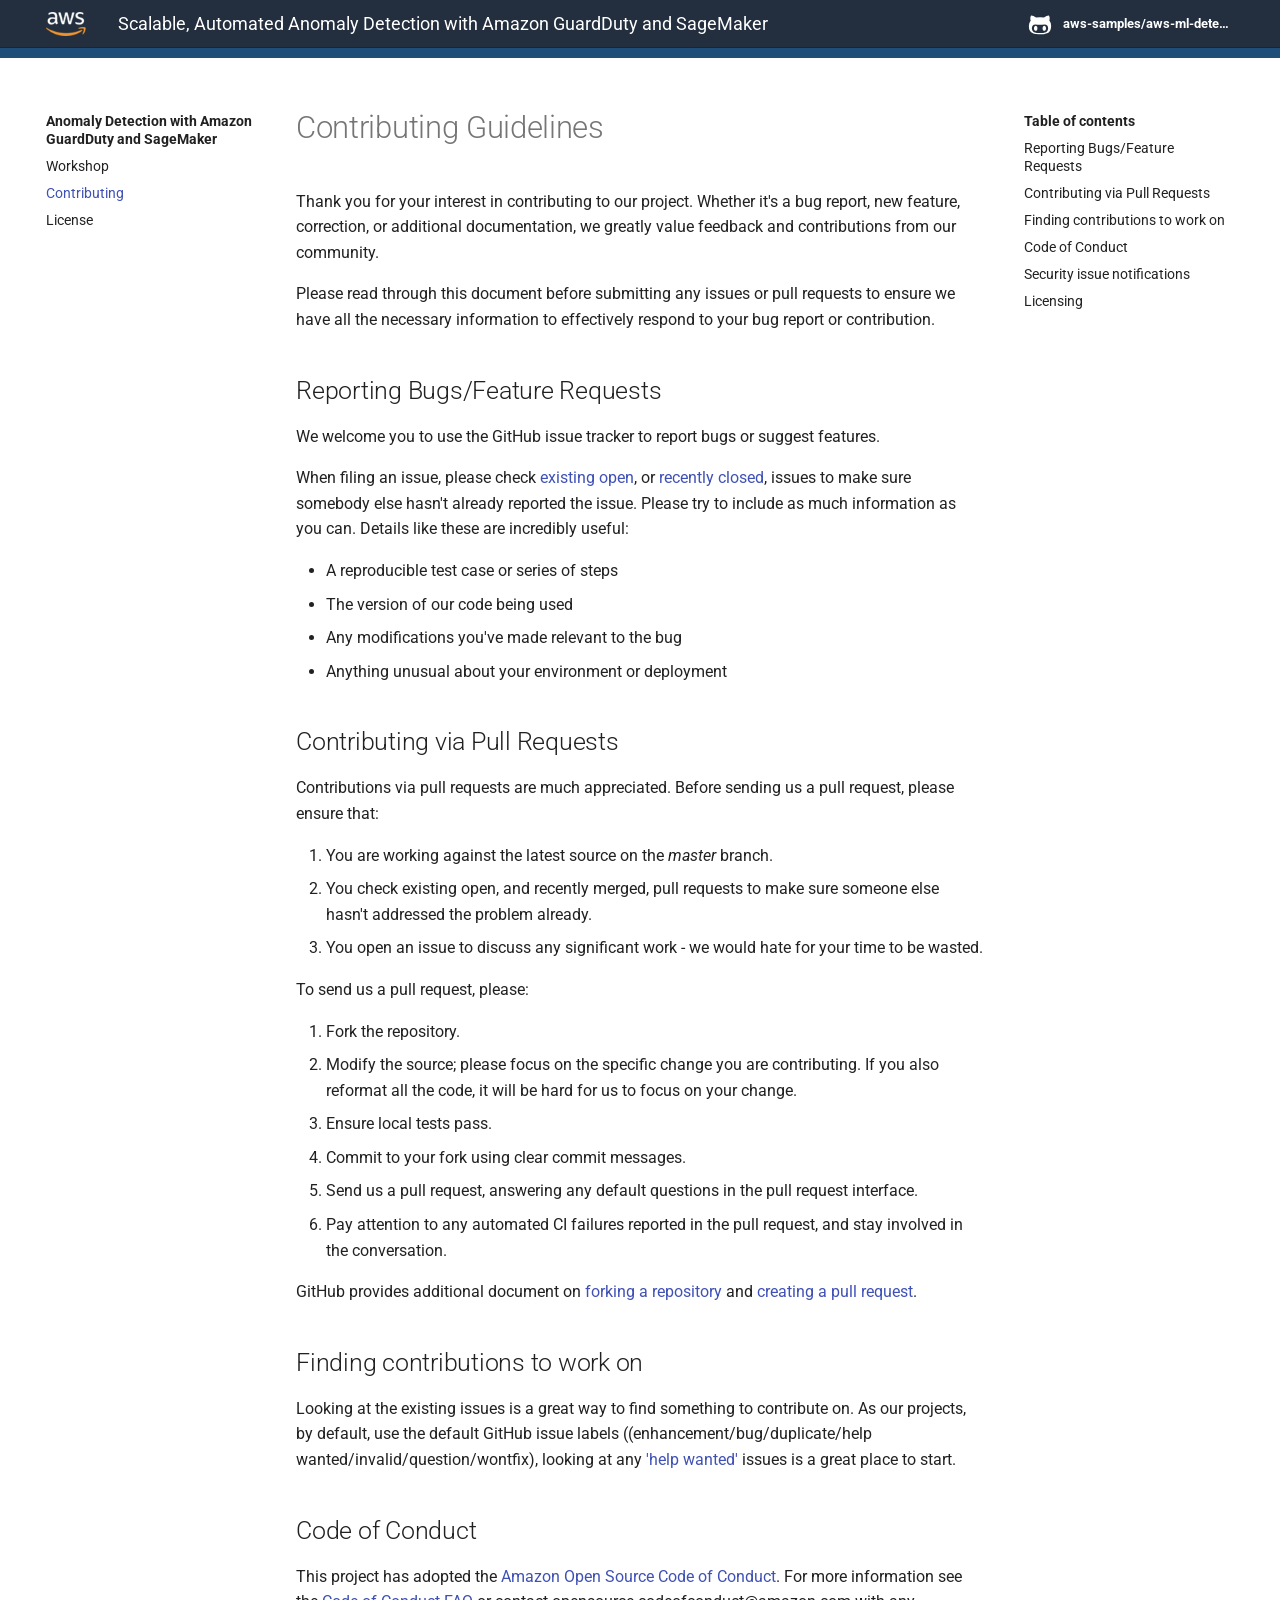
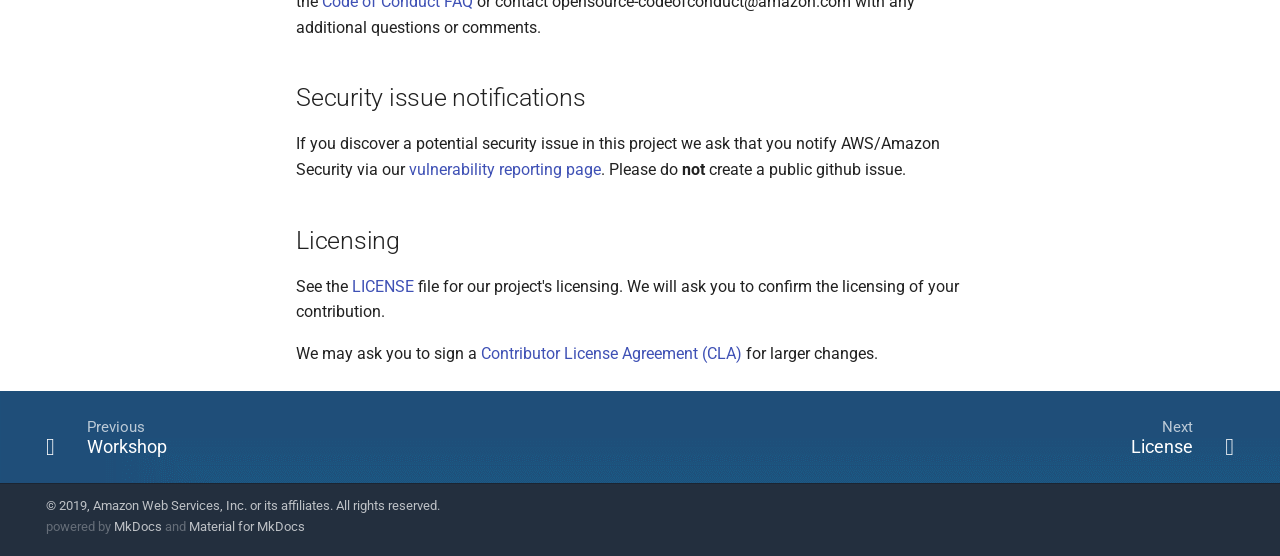
==== commit e331cddc: "Deployed 73e6856 with MkDocs version: 1.0.4" ====
--- a/contribute/index.html
+++ b/contribute/index.html
@@ -201,10 +201,10 @@
         </div>
 
          -->
-
+         
          <div class="md-flex__cell md-flex__cell--shrink">
             <div class="md-flex__ellipsis md-header-nav__lang">
-                <div class="md-lang-drop">
+                <div>
                     <button onclick="window.location.href = 'https://awssecworkshops.com/';" class="md-lang-dropbtn fa fa-home"></button>
                 </div>
             </div>
@@ -534,7 +534,7 @@
 information to effectively respond to your bug report or contribution.</p>
 <h2 id="reporting-bugsfeature-requests">Reporting Bugs/Feature Requests</h2>
 <p>We welcome you to use the GitHub issue tracker to report bugs or suggest features.</p>
-<p>When filing an issue, please check <a href="https://github.com/aws-samples/aws-security-workshops/issues">existing open</a>, or <a href="https://github.com/aws-samples/aws-security-workshops/issues?utf8=%E2%9C%93&amp;q=is%3Aissue%20is%3Aclosed%20">recently closed</a>, issues to make sure somebody else hasn't already 
+<p>When filing an issue, please check <a href="https://github.com/aws-samples/aws-ml-detection-workshop/issues">existing open</a>, or <a href="https://github.com/aws-samples/aws-ml-detection-workshop/issues?utf8=%E2%9C%93&amp;q=is%3Aissue%20is%3Aclosed%20">recently closed</a>, issues to make sure somebody else hasn't already 
 reported the issue. Please try to include as much information as you can. Details like these are incredibly useful:</p>
 <ul>
 <li>A reproducible test case or series of steps</li>
@@ -561,7 +561,7 @@
 <p>GitHub provides additional document on <a href="https://help.github.com/articles/fork-a-repo/">forking a repository</a> and 
 <a href="https://help.github.com/articles/creating-a-pull-request/">creating a pull request</a>.</p>
 <h2 id="finding-contributions-to-work-on">Finding contributions to work on</h2>
-<p>Looking at the existing issues is a great way to find something to contribute on. As our projects, by default, use the default GitHub issue labels ((enhancement/bug/duplicate/help wanted/invalid/question/wontfix), looking at any <a href="https://github.com/aws-samples/aws-security-workshops/labels/help%20wanted">'help wanted'</a> issues is a great place to start. </p>
+<p>Looking at the existing issues is a great way to find something to contribute on. As our projects, by default, use the default GitHub issue labels ((enhancement/bug/duplicate/help wanted/invalid/question/wontfix), looking at any <a href="https://github.com/aws-samples/aws-ml-detection-workshop/labels/help%20wanted">'help wanted'</a> issues is a great place to start. </p>
 <h2 id="code-of-conduct">Code of Conduct</h2>
 <p>This project has adopted the <a href="https://aws.github.io/code-of-conduct">Amazon Open Source Code of Conduct</a>. 
 For more information see the <a href="https://aws.github.io/code-of-conduct-faq">Code of Conduct FAQ</a> or contact 
@@ -569,7 +569,7 @@
 <h2 id="security-issue-notifications">Security issue notifications</h2>
 <p>If you discover a potential security issue in this project we ask that you notify AWS/Amazon Security via our <a href="http://aws.amazon.com/security/vulnerability-reporting/">vulnerability reporting page</a>. Please do <strong>not</strong> create a public github issue.</p>
 <h2 id="licensing">Licensing</h2>
-<p>See the <a href="https://github.com/aws-samples/aws-security-workshops/blob/master/LICENSE">LICENSE</a> file for our project's licensing. We will ask you to confirm the licensing of your contribution.</p>
+<p>See the <a href="https://github.com/aws-samples/aws-ml-detection-workshop/blob/master/LICENSE">LICENSE</a> file for our project's licensing. We will ask you to confirm the licensing of your contribution.</p>
 <p>We may ask you to sign a <a href="http://en.wikipedia.org/wiki/Contributor_License_Agreement">Contributor License Agreement (CLA)</a> for larger changes.</p>
                 
                   
--- a/stylesheets/custom.css
+++ b/stylesheets/custom.css
@@ -38,17 +38,11 @@
 
 /* Language Drop Down */
 .md-header-nav__lang {
-    padding: 0 0.5rem;
-    line-height: 4.8rem;
+    padding: 10px 40px 0 10px;
+    display: inline-block;
     font-family: "Roboto","Helvetica Neue",Helvetica,Arial,sans-serif;
     width: 30px;
-}
-
-.md-lang-drop {
-    position: relative;
-    display: inline-block;
-    font-size: 1.9rem;
-    padding: 0 0 0 5px;
+    font-size: x-large;
 }
 
 .md-lang-dropbtn {
@@ -95,7 +89,7 @@
 .md-tabs {
     background-image: url(../assets/images/second-nav-blue.png);
     background-color: #1f4e79 !important;
-    padding-top: 20px;
+    padding-top: 10px;
 }
 
 .md-tabs__list {
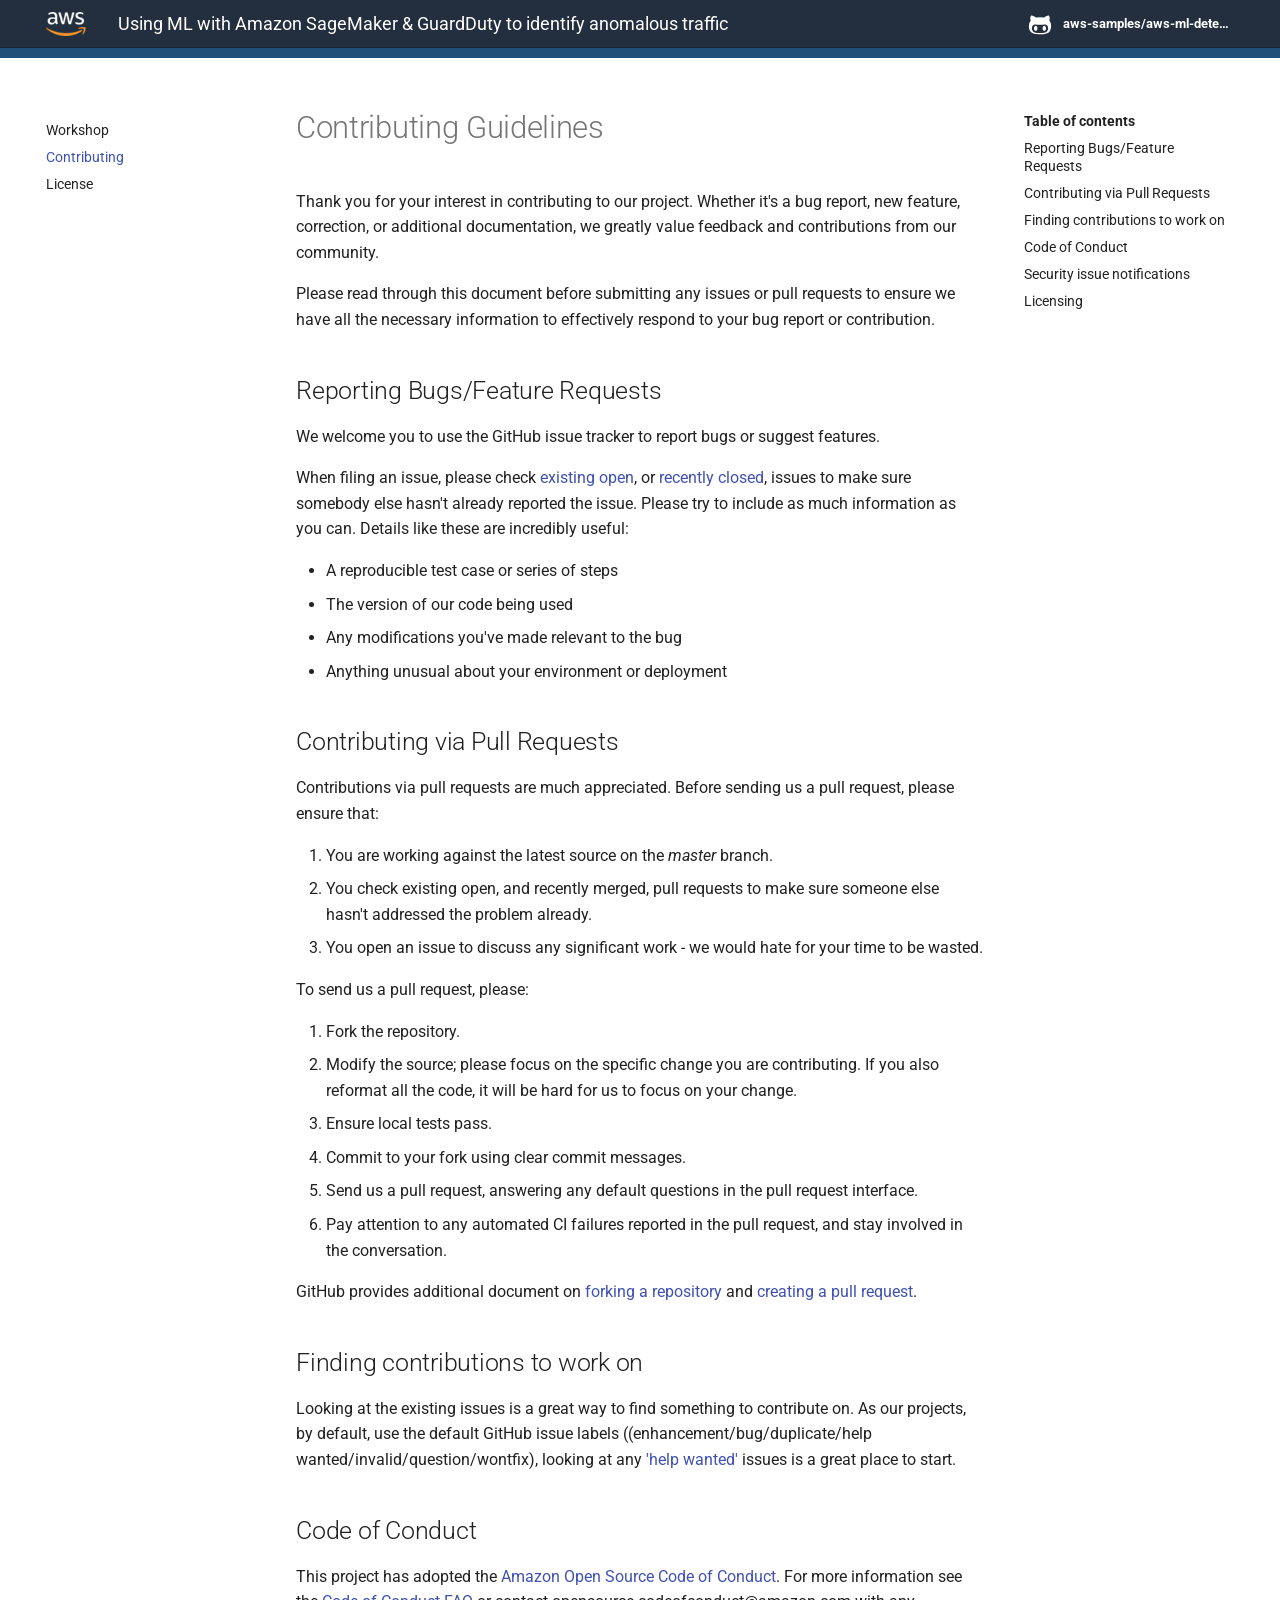
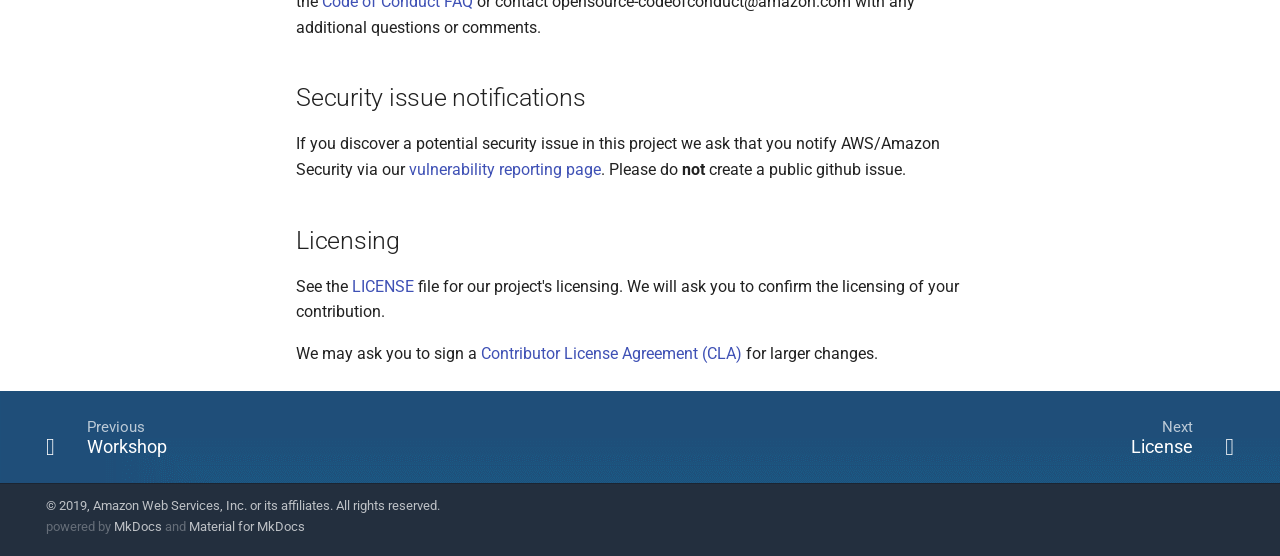
==== commit 0f1e48bf: "Deployed a8c2377 with MkDocs version: 1.0.4" ====
--- a/contribute/index.html
+++ b/contribute/index.html
@@ -13,7 +13,7 @@
         <meta name="description" content="This workshop shows how you can use an IP-based machine learning algorithm with Amazon SageMaker to augment and enrich findings from AWS Security services such as Amazon GuardDuty. You'll learn how to load the notebook in SageMaker, train the model, and score findings to determine abnormality of the activity.">
       
       
-        <link rel="canonical" href="https://scaling-threat-detection.awssecworkshops.com/contribute/">
+        <link rel="canonical" href="http://ml-threat-detection.awssecworkshops.com/contribute/">
       
       
         <meta name="author" content="aws-security-workshops@amazon.com">
@@ -42,7 +42,7 @@
     
     
       
-        <title>Contributing - Scalable, Automated Anomaly Detection with Amazon GuardDuty and SageMaker</title>
+        <title>Contributing - Using ML with Amazon SageMaker & GuardDuty to identify anomalous traffic</title>
       
     
     
@@ -154,7 +154,7 @@
             
               
                 <span class="md-header-nav__topic">
-                  Scalable, Automated Anomaly Detection with Amazon GuardDuty and SageMaker
+                  Using ML with Amazon SageMaker & GuardDuty to identify anomalous traffic
                 </span>
                 <span class="md-header-nav__topic">
                   Contributing
@@ -300,13 +300,13 @@
 
   <!-- Site title -->
   <label class="md-nav__title md-nav__title--site" for="__drawer">
-    <a href="https://scaling-threat-detection.awssecworkshops.com/"
-        title="Scalable, Automated Anomaly Detection with Amazon GuardDuty and SageMaker" class="md-nav__button md-logo">
+    <a href="http://ml-threat-detection.awssecworkshops.com/"
+        title="Using ML with Amazon SageMaker & GuardDuty to identify anomalous traffic" class="md-nav__button md-logo">
       
         <img src="../assets/images/aws_smile_logo.png" width="48" height="48" />
       
     </a>
-    Anomaly Detection with Amazon GuardDuty and SageMaker
+    
   </label>
 
   <!-- Repository containing source -->
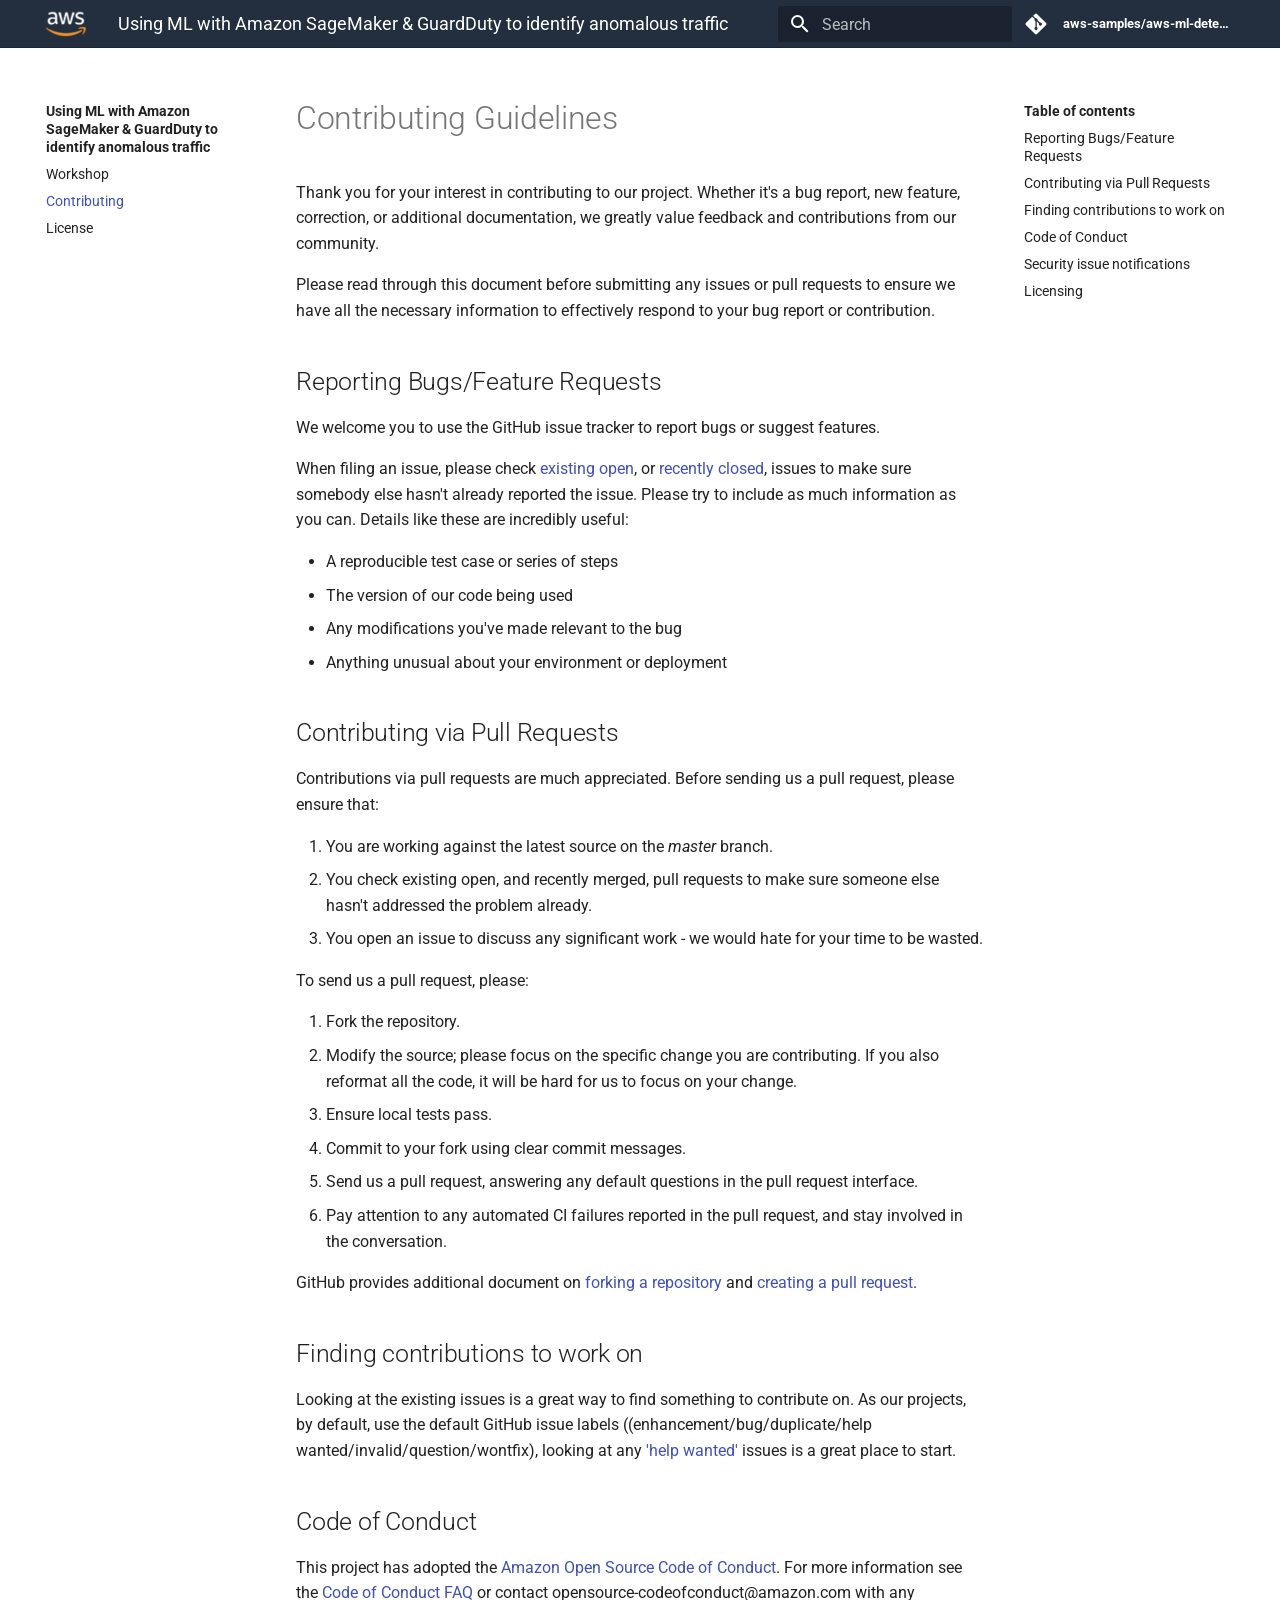
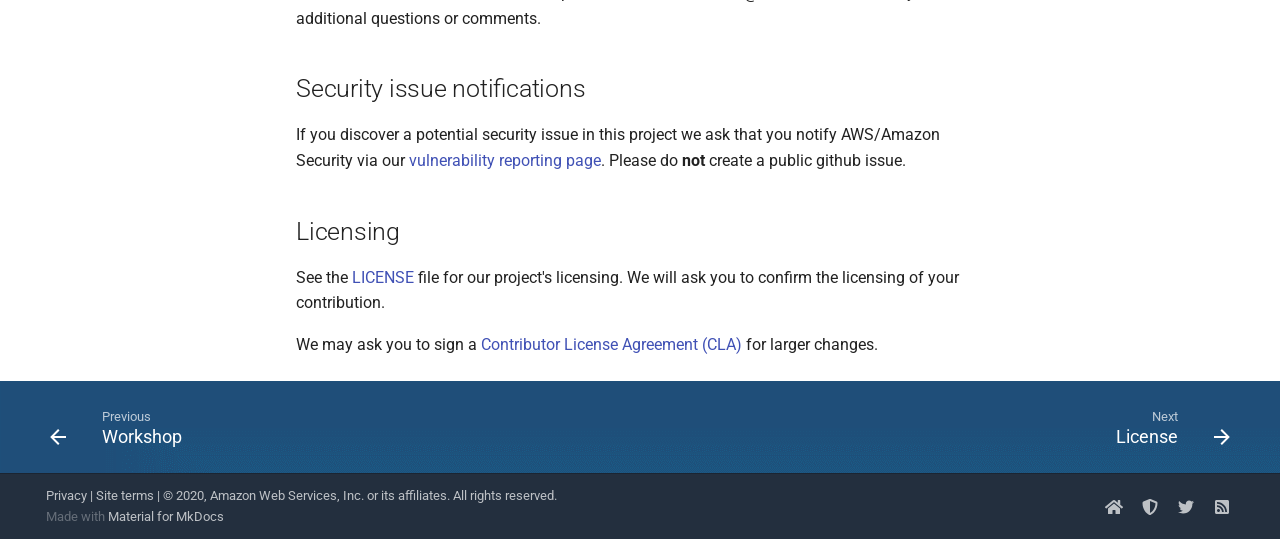
==== commit 1f4c1594: "Deployed c4d732e with MkDocs version: 1.1.2" ====
--- a/contribute/index.html
+++ b/contribute/index.html
@@ -1,14 +1,12 @@
 
 
 
-
-<!DOCTYPE html>
+<!doctype html>
 <html lang="en" class="no-js">
   <head>
     
       <meta charset="utf-8">
       <meta name="viewport" content="width=device-width,initial-scale=1">
-      <meta http-equiv="x-ua-compatible" content="ie=edge">
       
         <meta name="description" content="This workshop shows how you can use an IP-based machine learning algorithm with Amazon SageMaker to augment and enrich findings from AWS Security services such as Amazon GuardDuty. You'll learn how to load the notebook in SageMaker, train the model, and score findings to determine abnormality of the activity.">
       
@@ -18,27 +16,8 @@
       
         <meta name="author" content="aws-security-workshops@amazon.com">
       
-      
-        <meta name="lang:clipboard.copy" content="Copy to clipboard">
-      
-        <meta name="lang:clipboard.copied" content="Copied to clipboard">
-      
-        <meta name="lang:search.language" content="en">
-      
-        <meta name="lang:search.pipeline.stopwords" content="True">
-      
-        <meta name="lang:search.pipeline.trimmer" content="True">
-      
-        <meta name="lang:search.result.none" content="No matching documents">
-      
-        <meta name="lang:search.result.one" content="1 matching document">
-      
-        <meta name="lang:search.result.other" content="# matching documents">
-      
-        <meta name="lang:search.tokenizer" content="[\s\-]+">
-      
       <link rel="shortcut icon" href="../assets/images/aws-favicon.ico">
-      <meta name="generator" content="mkdocs-1.0.4, mkdocs-material-3.1.0">
+      <meta name="generator" content="mkdocs-1.1.2, mkdocs-material-5.5.6">
     
     
       
@@ -46,149 +25,94 @@
       
     
     
-      <link rel="stylesheet" href="../assets/stylesheets/application.11e41852.css">
-      
-      
-    
-    
-      <script src="../assets/javascripts/modernizr.20ef595d.js"></script>
+      <link rel="stylesheet" href="../assets/stylesheets/main.63b94e9e.min.css">
+      
+      
+    
     
     
       
         <link href="https://fonts.gstatic.com" rel="preconnect" crossorigin>
-        <link rel="stylesheet" href="https://fonts.googleapis.com/css?family=Roboto:300,400,400i,700|Roboto+Mono">
-        <style>body,input{font-family:"Roboto","Helvetica Neue",Helvetica,Arial,sans-serif}code,kbd,pre{font-family:"Roboto Mono","Courier New",Courier,monospace}</style>
-      
-    
-    <link rel="stylesheet" href="../assets/fonts/material-icons.css">
+        <link rel="stylesheet" href="https://fonts.googleapis.com/css?family=Roboto:300,400,400i,700%7CRoboto+Mono&display=fallback">
+        <style>body,input{font-family:"Roboto",-apple-system,BlinkMacSystemFont,Helvetica,Arial,sans-serif}code,kbd,pre{font-family:"Roboto Mono",SFMono-Regular,Consolas,Menlo,monospace}</style>
+      
+    
     
     
       <link rel="stylesheet" href="../stylesheets/custom.css">
     
     
+      
+    
+    
   </head>
   
+  
     <body dir="ltr">
   
-    <svg class="md-svg">
-      <defs>
-        
-        
-          <svg xmlns="http://www.w3.org/2000/svg" width="416" height="448"
-    viewBox="0 0 416 448" id="__github">
-  <path fill="currentColor" d="M160 304q0 10-3.125 20.5t-10.75 19-18.125
-        8.5-18.125-8.5-10.75-19-3.125-20.5 3.125-20.5 10.75-19 18.125-8.5
-        18.125 8.5 10.75 19 3.125 20.5zM320 304q0 10-3.125 20.5t-10.75
-        19-18.125 8.5-18.125-8.5-10.75-19-3.125-20.5 3.125-20.5 10.75-19
-        18.125-8.5 18.125 8.5 10.75 19 3.125 20.5zM360
-        304q0-30-17.25-51t-46.75-21q-10.25 0-48.75 5.25-17.75 2.75-39.25
-        2.75t-39.25-2.75q-38-5.25-48.75-5.25-29.5 0-46.75 21t-17.25 51q0 22 8
-        38.375t20.25 25.75 30.5 15 35 7.375 37.25 1.75h42q20.5 0
-        37.25-1.75t35-7.375 30.5-15 20.25-25.75 8-38.375zM416 260q0 51.75-15.25
-        82.75-9.5 19.25-26.375 33.25t-35.25 21.5-42.5 11.875-42.875 5.5-41.75
-        1.125q-19.5 0-35.5-0.75t-36.875-3.125-38.125-7.5-34.25-12.875-30.25-20.25-21.5-28.75q-15.5-30.75-15.5-82.75
-        0-59.25 34-99-6.75-20.5-6.75-42.5 0-29 12.75-54.5 27 0 47.5 9.875t47.25
-        30.875q36.75-8.75 77.25-8.75 37 0 70 8 26.25-20.5
-        46.75-30.25t47.25-9.75q12.75 25.5 12.75 54.5 0 21.75-6.75 42 34 40 34
-        99.5z" />
-</svg>
-        
-      </defs>
-    </svg>
+    
     <input class="md-toggle" data-md-toggle="drawer" type="checkbox" id="__drawer" autocomplete="off">
     <input class="md-toggle" data-md-toggle="search" type="checkbox" id="__search" autocomplete="off">
-    <label class="md-overlay" data-md-component="overlay" for="__drawer"></label>
-    
-      <a href="#contributing-guidelines" tabindex="1" class="md-skip">
-        Skip to content
-      </a>
-    
-    
-      <!--
-  Copyright (c) 2016-2018 Martin Donath <martin.donath@squidfunk.com>
-  Permission is hereby granted, free of charge, to any person obtaining a copy
-  of this software and associated documentation files (the "Software"), to
-  deal in the Software without restriction, including without limitation the
-  rights to use, copy, modify, merge, publish, distribute, sublicense, and/or
-  sell copies of the Software, and to permit persons to whom the Software is
-  furnished to do so, subject to the following conditions:
-  The above copyright notice and this permission notice shall be included in
-  all copies or substantial portions of the Software.
-  THE SOFTWARE IS PROVIDED "AS IS", WITHOUT WARRANTY OF ANY KIND, EXPRESS OR
-  IMPLIED, INCLUDING BUT NOT LIMITED TO THE WARRANTIES OF MERCHANTABILITY,
-  FITNESS FOR A PARTICULAR PURPOSE AND NON-INFRINGEMENT. IN NO EVENT SHALL THE
-  AUTHORS OR COPYRIGHT HOLDERS BE LIABLE FOR ANY CLAIM, DAMAGES OR OTHER
-  LIABILITY, WHETHER IN AN ACTION OF CONTRACT, TORT OR OTHERWISE, ARISING
-  FROM, OUT OF OR IN CONNECTION WITH THE SOFTWARE OR THE USE OR OTHER DEALINGS
-  IN THE SOFTWARE.
--->
-
-<!-- Application header -->
-<header class="md-header" data-md-component="header">
-
-    <!-- Top-level navigation -->
-    <nav class="md-header-nav md-grid">
-      <div class="md-flex">
-  
-        <!-- Link to home -->
-        <div class="md-flex__cell md-flex__cell--shrink">
-          <a href="https://aws.amazon.com/"
-              title="Amazon Web Services"
-              class="md-header-nav__button md-logo">
+    <label class="md-overlay" for="__drawer"></label>
+    <div data-md-component="skip">
+      
+        
+        <a href="#contributing-guidelines" class="md-skip">
+          Skip to content
+        </a>
+      
+    </div>
+    <div data-md-component="announce">
+      
+    </div>
+    
+      <header class="md-header" data-md-component="header">
+  <nav class="md-header-nav md-grid" aria-label="Header">
+    <a href="http://ml-threat-detection.awssecworkshops.com/" title="Using ML with Amazon SageMaker & GuardDuty to identify anomalous traffic" class="md-header-nav__button md-logo" aria-label="Using ML with Amazon SageMaker & GuardDuty to identify anomalous traffic">
+      
+  <img src="../assets/images/aws_smile_logo.png" alt="logo">
+
+    </a>
+    <label class="md-header-nav__button md-icon" for="__drawer">
+      <svg xmlns="http://www.w3.org/2000/svg" viewBox="0 0 24 24"><path d="M3 6h18v2H3V6m0 5h18v2H3v-2m0 5h18v2H3v-2z"/></svg>
+    </label>
+    <div class="md-header-nav__title" data-md-component="header-title">
+      
+        <div class="md-header-nav__ellipsis">
+          <span class="md-header-nav__topic md-ellipsis">
+            Using ML with Amazon SageMaker & GuardDuty to identify anomalous traffic
+          </span>
+          <span class="md-header-nav__topic md-ellipsis">
             
-              <img src="../assets/images/aws_smile_logo.png" width="40" height="24" />
+              Contributing
             
-          </a>
+          </span>
         </div>
-  
-        <!-- Button to toggle drawer -->
-        <div class="md-flex__cell md-flex__cell--shrink">
-          <label class="md-icon md-icon--menu md-header-nav__button"
-              for="__drawer"></label>
-        </div>
-  
-        <!-- Header title -->
-        <div class="md-flex__cell md-flex__cell--stretch">
-          <div class="md-flex__ellipsis md-header-nav__title"
-              data-md-component="title">
-            
-              
-                <span class="md-header-nav__topic">
-                  Using ML with Amazon SageMaker & GuardDuty to identify anomalous traffic
-                </span>
-                <span class="md-header-nav__topic">
-                  Contributing
-                </span>
-              
-            
-          </div>
-        </div>
-        
-        
-        <!-- Button to open search dialogue -->
-        <!--
-        <div class="md-flex__cell md-flex__cell--shrink">
-          
-            
-              <label class="md-icon md-icon--search md-header-nav__button"
-                  for="__search"></label>
-  
-              
+      
+    </div>
+    
+      <label class="md-header-nav__button md-icon" for="__search">
+        <svg xmlns="http://www.w3.org/2000/svg" viewBox="0 0 24 24"><path d="M9.5 3A6.5 6.5 0 0116 9.5c0 1.61-.59 3.09-1.56 4.23l.27.27h.79l5 5-1.5 1.5-5-5v-.79l-.27-.27A6.516 6.516 0 019.5 16 6.5 6.5 0 013 9.5 6.5 6.5 0 019.5 3m0 2C7 5 5 7 5 9.5S7 14 9.5 14 14 12 14 9.5 12 5 9.5 5z"/></svg>
+      </label>
+      
 <div class="md-search" data-md-component="search" role="dialog">
   <label class="md-search__overlay" for="__search"></label>
   <div class="md-search__inner" role="search">
     <form class="md-search__form" name="search">
-      <input type="text" class="md-search__input" name="query" placeholder="Search" autocapitalize="off" autocorrect="off" autocomplete="off" spellcheck="false" data-md-component="query" data-md-state="active">
-      <label class="md-icon md-search__icon" for="__search"></label>
-      <button type="reset" class="md-icon md-search__icon" data-md-component="reset" tabindex="-1">
-        &#xE5CD;
+      <input type="text" class="md-search__input" name="query" aria-label="Search" placeholder="Search" autocapitalize="off" autocorrect="off" autocomplete="off" spellcheck="false" data-md-component="search-query" data-md-state="active">
+      <label class="md-search__icon md-icon" for="__search">
+        <svg xmlns="http://www.w3.org/2000/svg" viewBox="0 0 24 24"><path d="M9.5 3A6.5 6.5 0 0116 9.5c0 1.61-.59 3.09-1.56 4.23l.27.27h.79l5 5-1.5 1.5-5-5v-.79l-.27-.27A6.516 6.516 0 019.5 16 6.5 6.5 0 013 9.5 6.5 6.5 0 019.5 3m0 2C7 5 5 7 5 9.5S7 14 9.5 14 14 12 14 9.5 12 5 9.5 5z"/></svg>
+        <svg xmlns="http://www.w3.org/2000/svg" viewBox="0 0 24 24"><path d="M20 11v2H8l5.5 5.5-1.42 1.42L4.16 12l7.92-7.92L13.5 5.5 8 11h12z"/></svg>
+      </label>
+      <button type="reset" class="md-search__icon md-icon" aria-label="Clear" data-md-component="search-reset" tabindex="-1">
+        <svg xmlns="http://www.w3.org/2000/svg" viewBox="0 0 24 24"><path d="M19 6.41L17.59 5 12 10.59 6.41 5 5 6.41 10.59 12 5 17.59 6.41 19 12 13.41 17.59 19 19 17.59 13.41 12 19 6.41z"/></svg>
       </button>
     </form>
     <div class="md-search__output">
       <div class="md-search__scrollwrap" data-md-scrollfix>
-        <div class="md-search-result" data-md-component="result">
+        <div class="md-search-result" data-md-component="search-result">
           <div class="md-search-result__meta">
-            Type to start searching
+            Initializing search
           </div>
           <ol class="md-search-result__list"></ol>
         </div>
@@ -196,145 +120,61 @@
     </div>
   </div>
 </div>
-            
-          
-        </div>
-
-         -->
-         
-         <div class="md-flex__cell md-flex__cell--shrink">
-            <div class="md-flex__ellipsis md-header-nav__lang">
-                <div>
-                    <button onclick="window.location.href = 'https://awssecworkshops.com/';" class="md-lang-dropbtn fa fa-home"></button>
-                </div>
-            </div>
-        </div>
-  
-        <!-- Repository containing source -->
-        
-          <div class="md-flex__cell md-flex__cell--shrink">
-            <div class="md-header-nav__source">
-              
-
-
-  
-
-
-  <a href="https://github.com/aws-samples/aws-ml-detection-workshop/" title="Go to repository" class="md-source" data-md-source="github">
-    
-      <div class="md-source__icon">
-        <svg viewBox="0 0 24 24" width="24" height="24">
-          <use xlink:href="#__github" width="24" height="24"></use>
-        </svg>
+    
+    
+      <div class="md-header-nav__source">
+        
+<a href="https://github.com/aws-samples/aws-ml-detection-workshop/" title="Go to repository" class="md-source">
+  <div class="md-source__icon md-icon">
+    
+    <svg xmlns="http://www.w3.org/2000/svg" viewBox="0 0 448 512"><path d="M439.55 236.05L244 40.45a28.87 28.87 0 00-40.81 0l-40.66 40.63 51.52 51.52c27.06-9.14 52.68 16.77 43.39 43.68l49.66 49.66c34.23-11.8 61.18 31 35.47 56.69-26.49 26.49-70.21-2.87-56-37.34L240.22 199v121.85c25.3 12.54 22.26 41.85 9.08 55a34.34 34.34 0 01-48.55 0c-17.57-17.6-11.07-46.91 11.25-56v-123c-20.8-8.51-24.6-30.74-18.64-45L142.57 101 8.45 235.14a28.86 28.86 0 000 40.81l195.61 195.6a28.86 28.86 0 0040.8 0l194.69-194.69a28.86 28.86 0 000-40.81z"/></svg>
+  </div>
+  <div class="md-source__repository">
+    aws-samples/aws-ml-detection-workshop
+  </div>
+</a>
       </div>
     
-    <div class="md-source__repository">
-      aws-samples/aws-ml-detection-workshop
-    </div>
-  </a>
-
-            </div>
-          </div>
-        
-      </div>
-    </nav>
-  </header>
-    
-    <div class="md-container">
-      
-        
-      
-      
-        
-
-<nav class="md-tabs" data-md-component="tabs">
-  <div class="md-tabs__inner md-grid">
-    <ul class="md-tabs__list">
-      
-        
-  <li class="md-tabs__item">
-    
-      <a href=".." title="Workshop" class="md-tabs__link md-tabs__link--active">
-        Workshop
-      </a>
-    
-  </li>
-
-      
-        
-      
-        
-      
-    </ul>
-  </div>
-</nav>
-      
-      <main class="md-main">
-        <div class="md-main__inner md-grid" data-md-component="container">
+  </nav>
+</header>
+    
+    <div class="md-container" data-md-component="container">
+      
+        
+      
+      
+        
+      
+      <main class="md-main" data-md-component="main">
+        <div class="md-main__inner md-grid">
           
             
               <div class="md-sidebar md-sidebar--primary" data-md-component="navigation">
                 <div class="md-sidebar__scrollwrap">
                   <div class="md-sidebar__inner">
-                    <!--
-  Copyright (c) 2016-2019 Martin Donath <martin.donath@squidfunk.com>
-  Permission is hereby granted, free of charge, to any person obtaining a copy
-  of this software and associated documentation files (the "Software"), to
-  deal in the Software without restriction, including without limitation the
-  rights to use, copy, modify, merge, publish, distribute, sublicense, and/or
-  sell copies of the Software, and to permit persons to whom the Software is
-  furnished to do so, subject to the following conditions:
-  The above copyright notice and this permission notice shall be included in
-  all copies or substantial portions of the Software.
-  THE SOFTWARE IS PROVIDED "AS IS", WITHOUT WARRANTY OF ANY KIND, EXPRESS OR
-  IMPLIED, INCLUDING BUT NOT LIMITED TO THE WARRANTIES OF MERCHANTABILITY,
-  FITNESS FOR A PARTICULAR PURPOSE AND NON-INFRINGEMENT. IN NO EVENT SHALL THE
-  AUTHORS OR COPYRIGHT HOLDERS BE LIABLE FOR ANY CLAIM, DAMAGES OR OTHER
-  LIABILITY, WHETHER IN AN ACTION OF CONTRACT, TORT OR OTHERWISE, ARISING
-  FROM, OUT OF OR IN CONNECTION WITH THE SOFTWARE OR THE USE OR OTHER DEALINGS
-  IN THE SOFTWARE.
--->
-
-<!-- Main navigation -->
-<nav class="md-nav md-nav--primary" data-md-level="0">
-
-  <!-- Site title -->
-  <label class="md-nav__title md-nav__title--site" for="__drawer">
-    <a href="http://ml-threat-detection.awssecworkshops.com/"
-        title="Using ML with Amazon SageMaker & GuardDuty to identify anomalous traffic" class="md-nav__button md-logo">
-      
-        <img src="../assets/images/aws_smile_logo.png" width="48" height="48" />
-      
+                    <nav class="md-nav md-nav--primary" aria-label="Navigation" data-md-level="0">
+  <label class="md-nav__title" for="__drawer">
+    <a href="http://ml-threat-detection.awssecworkshops.com/" title="Using ML with Amazon SageMaker & GuardDuty to identify anomalous traffic" class="md-nav__button md-logo" aria-label="Using ML with Amazon SageMaker & GuardDuty to identify anomalous traffic">
+      
+  <img src="../assets/images/aws_smile_logo.png" alt="logo">
+
     </a>
-    
+    Using ML with Amazon SageMaker & GuardDuty to identify anomalous traffic
   </label>
-
-  <!-- Repository containing source -->
   
     <div class="md-nav__source">
       
-
-
-  
-
-
-  <a href="https://github.com/aws-samples/aws-ml-detection-workshop/" title="Go to repository" class="md-source" data-md-source="github">
-    
-      <div class="md-source__icon">
-        <svg viewBox="0 0 24 24" width="24" height="24">
-          <use xlink:href="#__github" width="24" height="24"></use>
-        </svg>
-      </div>
-    
-    <div class="md-source__repository">
-      aws-samples/aws-ml-detection-workshop
-    </div>
-  </a>
-
-    </div>
-  
-
-  <!-- Render item list -->
+<a href="https://github.com/aws-samples/aws-ml-detection-workshop/" title="Go to repository" class="md-source">
+  <div class="md-source__icon md-icon">
+    
+    <svg xmlns="http://www.w3.org/2000/svg" viewBox="0 0 448 512"><path d="M439.55 236.05L244 40.45a28.87 28.87 0 00-40.81 0l-40.66 40.63 51.52 51.52c27.06-9.14 52.68 16.77 43.39 43.68l49.66 49.66c34.23-11.8 61.18 31 35.47 56.69-26.49 26.49-70.21-2.87-56-37.34L240.22 199v121.85c25.3 12.54 22.26 41.85 9.08 55a34.34 34.34 0 01-48.55 0c-17.57-17.6-11.07-46.91 11.25-56v-123c-20.8-8.51-24.6-30.74-18.64-45L142.57 101 8.45 235.14a28.86 28.86 0 000 40.81l195.61 195.6a28.86 28.86 0 0040.8 0l194.69-194.69a28.86 28.86 0 000-40.81z"/></svg>
+  </div>
+  <div class="md-source__repository">
+    aws-samples/aws-ml-detection-workshop
+  </div>
+</a>
+    </div>
+  
   <ul class="md-nav__list" data-md-scrollfix>
     
       
@@ -358,13 +198,16 @@
 
   <li class="md-nav__item md-nav__item--active">
     
-    <input class="md-toggle md-nav__toggle" data-md-toggle="toc" type="checkbox" id="__toc">
+    <input class="md-nav__toggle md-toggle" data-md-toggle="toc" type="checkbox" id="__toc">
     
       
     
     
       <label class="md-nav__link md-nav__link--active" for="__toc">
         Contributing
+        <span class="md-nav__icon md-icon">
+          <svg xmlns="http://www.w3.org/2000/svg" viewBox="0 0 24 24"><path d="M3 9h14V7H3v2m0 4h14v-2H3v2m0 4h14v-2H3v2m16 0h2v-2h-2v2m0-10v2h2V7h-2m0 6h2v-2h-2v2z"/></svg>
+        </span>
       </label>
     
     <a href="./" title="Contributing" class="md-nav__link md-nav__link--active">
@@ -372,60 +215,61 @@
     </a>
     
       
-<nav class="md-nav md-nav--secondary">
-  
-  
-    
-  
-  
-    <label class="md-nav__title" for="__toc">Table of contents</label>
+<nav class="md-nav md-nav--secondary" aria-label="Table of contents">
+  
+  
+    
+  
+  
+    <label class="md-nav__title" for="__toc">
+      <span class="md-nav__icon md-icon">
+        <svg xmlns="http://www.w3.org/2000/svg" viewBox="0 0 24 24"><path d="M20 11v2H8l5.5 5.5-1.42 1.42L4.16 12l7.92-7.92L13.5 5.5 8 11h12z"/></svg>
+      </span>
+      Table of contents
+    </label>
     <ul class="md-nav__list" data-md-scrollfix>
       
         <li class="md-nav__item">
-  <a href="#reporting-bugsfeature-requests" title="Reporting Bugs/Feature Requests" class="md-nav__link">
+  <a href="#reporting-bugsfeature-requests" class="md-nav__link">
     Reporting Bugs/Feature Requests
   </a>
   
 </li>
       
         <li class="md-nav__item">
-  <a href="#contributing-via-pull-requests" title="Contributing via Pull Requests" class="md-nav__link">
+  <a href="#contributing-via-pull-requests" class="md-nav__link">
     Contributing via Pull Requests
   </a>
   
 </li>
       
         <li class="md-nav__item">
-  <a href="#finding-contributions-to-work-on" title="Finding contributions to work on" class="md-nav__link">
+  <a href="#finding-contributions-to-work-on" class="md-nav__link">
     Finding contributions to work on
   </a>
   
 </li>
       
         <li class="md-nav__item">
-  <a href="#code-of-conduct" title="Code of Conduct" class="md-nav__link">
+  <a href="#code-of-conduct" class="md-nav__link">
     Code of Conduct
   </a>
   
 </li>
       
         <li class="md-nav__item">
-  <a href="#security-issue-notifications" title="Security issue notifications" class="md-nav__link">
+  <a href="#security-issue-notifications" class="md-nav__link">
     Security issue notifications
   </a>
   
 </li>
       
         <li class="md-nav__item">
-  <a href="#licensing" title="Licensing" class="md-nav__link">
+  <a href="#licensing" class="md-nav__link">
     Licensing
   </a>
   
 </li>
-      
-      
-      
-      
       
     </ul>
   
@@ -457,60 +301,61 @@
                 <div class="md-sidebar__scrollwrap">
                   <div class="md-sidebar__inner">
                     
-<nav class="md-nav md-nav--secondary">
-  
-  
-    
-  
-  
-    <label class="md-nav__title" for="__toc">Table of contents</label>
+<nav class="md-nav md-nav--secondary" aria-label="Table of contents">
+  
+  
+    
+  
+  
+    <label class="md-nav__title" for="__toc">
+      <span class="md-nav__icon md-icon">
+        <svg xmlns="http://www.w3.org/2000/svg" viewBox="0 0 24 24"><path d="M20 11v2H8l5.5 5.5-1.42 1.42L4.16 12l7.92-7.92L13.5 5.5 8 11h12z"/></svg>
+      </span>
+      Table of contents
+    </label>
     <ul class="md-nav__list" data-md-scrollfix>
       
         <li class="md-nav__item">
-  <a href="#reporting-bugsfeature-requests" title="Reporting Bugs/Feature Requests" class="md-nav__link">
+  <a href="#reporting-bugsfeature-requests" class="md-nav__link">
     Reporting Bugs/Feature Requests
   </a>
   
 </li>
       
         <li class="md-nav__item">
-  <a href="#contributing-via-pull-requests" title="Contributing via Pull Requests" class="md-nav__link">
+  <a href="#contributing-via-pull-requests" class="md-nav__link">
     Contributing via Pull Requests
   </a>
   
 </li>
       
         <li class="md-nav__item">
-  <a href="#finding-contributions-to-work-on" title="Finding contributions to work on" class="md-nav__link">
+  <a href="#finding-contributions-to-work-on" class="md-nav__link">
     Finding contributions to work on
   </a>
   
 </li>
       
         <li class="md-nav__item">
-  <a href="#code-of-conduct" title="Code of Conduct" class="md-nav__link">
+  <a href="#code-of-conduct" class="md-nav__link">
     Code of Conduct
   </a>
   
 </li>
       
         <li class="md-nav__item">
-  <a href="#security-issue-notifications" title="Security issue notifications" class="md-nav__link">
+  <a href="#security-issue-notifications" class="md-nav__link">
     Security issue notifications
   </a>
   
 </li>
       
         <li class="md-nav__item">
-  <a href="#licensing" title="Licensing" class="md-nav__link">
+  <a href="#licensing" class="md-nav__link">
     Licensing
   </a>
   
 </li>
-      
-      
-      
-      
       
     </ul>
   
@@ -524,7 +369,12 @@
             <article class="md-content__inner md-typeset">
               
                 
-                  <a href="https://github.com/aws-samples/aws-ml-detection-workshop/edit/master/docs/contribute.md" title="Edit this page" class="md-icon md-content__icon">&#xE3C9;</a>
+                  <a href="https://github.com/aws-samples/aws-ml-detection-workshop/edit/master/docs/contribute.md" title="Edit this page" class="md-content__button md-icon">
+                    <svg xmlns="http://www.w3.org/2000/svg" viewBox="0 0 24 24"><path d="M20.71 7.04c.39-.39.39-1.04 0-1.41l-2.34-2.34c-.37-.39-1.02-.39-1.41 0l-1.84 1.83 3.75 3.75M3 17.25V21h3.75L17.81 9.93l-3.75-3.75L3 17.25z"/></svg>
+                  </a>
+                
+                
+                  
                 
                 
                 <h1 id="contributing-guidelines">Contributing Guidelines</h1>
@@ -572,8 +422,6 @@
 <p>See the <a href="https://github.com/aws-samples/aws-ml-detection-workshop/blob/master/LICENSE">LICENSE</a> file for our project's licensing. We will ask you to confirm the licensing of your contribution.</p>
 <p>We may ask you to sign a <a href="http://en.wikipedia.org/wiki/Contributor_License_Agreement">Contributor License Agreement (CLA)</a> for larger changes.</p>
                 
-                  
-                
               
               
                 
@@ -589,34 +437,34 @@
 <footer class="md-footer">
   
     <div class="md-footer-nav">
-      <nav class="md-footer-nav__inner md-grid">
-        
-          <a href=".." title="Workshop" class="md-flex md-footer-nav__link md-footer-nav__link--prev" rel="prev">
-            <div class="md-flex__cell md-flex__cell--shrink">
-              <i class="md-icon md-icon--arrow-back md-footer-nav__button"></i>
+      <nav class="md-footer-nav__inner md-grid" aria-label="Footer">
+        
+          <a href=".." title="Workshop" class="md-footer-nav__link md-footer-nav__link--prev" rel="prev">
+            <div class="md-footer-nav__button md-icon">
+              <svg xmlns="http://www.w3.org/2000/svg" viewBox="0 0 24 24"><path d="M20 11v2H8l5.5 5.5-1.42 1.42L4.16 12l7.92-7.92L13.5 5.5 8 11h12z"/></svg>
             </div>
-            <div class="md-flex__cell md-flex__cell--stretch md-footer-nav__title">
-              <span class="md-flex__ellipsis">
+            <div class="md-footer-nav__title">
+              <div class="md-ellipsis">
                 <span class="md-footer-nav__direction">
                   Previous
                 </span>
                 Workshop
-              </span>
+              </div>
             </div>
           </a>
         
         
-          <a href="../license/" title="License" class="md-flex md-footer-nav__link md-footer-nav__link--next" rel="next">
-            <div class="md-flex__cell md-flex__cell--stretch md-footer-nav__title">
-              <span class="md-flex__ellipsis">
+          <a href="../license/" title="License" class="md-footer-nav__link md-footer-nav__link--next" rel="next">
+            <div class="md-footer-nav__title">
+              <div class="md-ellipsis">
                 <span class="md-footer-nav__direction">
                   Next
                 </span>
                 License
-              </span>
+              </div>
             </div>
-            <div class="md-flex__cell md-flex__cell--shrink">
-              <i class="md-icon md-icon--arrow-forward md-footer-nav__button"></i>
+            <div class="md-footer-nav__button md-icon">
+              <svg xmlns="http://www.w3.org/2000/svg" viewBox="0 0 24 24"><path d="M4 11v2h12l-5.5 5.5 1.42 1.42L19.84 12l-7.92-7.92L10.5 5.5 16 11H4z"/></svg>
             </div>
           </a>
         
@@ -628,43 +476,73 @@
       <div class="md-footer-copyright">
         
           <div class="md-footer-copyright__highlight">
-            &copy; 2019, Amazon Web Services, Inc. or its affiliates. All rights reserved.
+            <a href="https://aws.amazon.com/privacy/" target="_blank">Privacy</a> | <a href="https://aws.amazon.com/terms/" target="_blank">Site terms</a> | &copy; 2020, Amazon Web Services, Inc. or its affiliates. All rights reserved.
           </div>
         
-        powered by
-        <a href="https://www.mkdocs.org">MkDocs</a>
-        and
-        <a href="https://squidfunk.github.io/mkdocs-material/">
-          Material for MkDocs</a>
+        Made with
+        <a href="https://squidfunk.github.io/mkdocs-material/" target="_blank" rel="noopener">
+          Material for MkDocs
+        </a>
       </div>
       
-        
   <div class="md-footer-social">
-    <link rel="stylesheet" href="../assets/fonts/font-awesome.css">
-    
-      <a href="https://awssecworkshops.com" class="md-footer-social__link fa fa-home"></a>
-    
-      <a href="https://aws.amazon.com/security/" class="md-footer-social__link fa fa-shield"></a>
-    
-      <a href="https://twitter.com/awssecurityinfo?lang=en" class="md-footer-social__link fa fa-twitter"></a>
-    
-      <a href="https://aws.amazon.com/blogs/security/" class="md-footer-social__link fa fa-rss"></a>
-    
-  </div>
-
-      
+    
+      
+      
+        
+        
+      
+      <a href="https://awssecworkshops.com" target="_blank" rel="noopener" title="awssecworkshops.com" class="md-footer-social__link">
+        <svg xmlns="http://www.w3.org/2000/svg" viewBox="0 0 576 512"><path d="M280.37 148.26L96 300.11V464a16 16 0 0016 16l112.06-.29a16 16 0 0015.92-16V368a16 16 0 0116-16h64a16 16 0 0116 16v95.64a16 16 0 0016 16.05L464 480a16 16 0 0016-16V300L295.67 148.26a12.19 12.19 0 00-15.3 0zM571.6 251.47L488 182.56V44.05a12 12 0 00-12-12h-56a12 12 0 00-12 12v72.61L318.47 43a48 48 0 00-61 0L4.34 251.47a12 12 0 00-1.6 16.9l25.5 31A12 12 0 0045.15 301l235.22-193.74a12.19 12.19 0 0115.3 0L530.9 301a12 12 0 0016.9-1.6l25.5-31a12 12 0 00-1.7-16.93z"/></svg>
+      </a>
+    
+      
+      
+        
+        
+      
+      <a href="https://aws.amazon.com/security/" target="_blank" rel="noopener" title="aws.amazon.com" class="md-footer-social__link">
+        <svg xmlns="http://www.w3.org/2000/svg" viewBox="0 0 512 512"><path d="M466.5 83.7l-192-80a48.15 48.15 0 00-36.9 0l-192 80C27.7 91.1 16 108.6 16 128c0 198.5 114.5 335.7 221.5 380.3 11.8 4.9 25.1 4.9 36.9 0C360.1 472.6 496 349.3 496 128c0-19.4-11.7-36.9-29.5-44.3zM256.1 446.3l-.1-381 175.9 73.3c-3.3 151.4-82.1 261.1-175.8 307.7z"/></svg>
+      </a>
+    
+      
+      
+        
+        
+      
+      <a href="https://twitter.com/awssecurityinfo?lang=en" target="_blank" rel="noopener" title="twitter.com" class="md-footer-social__link">
+        <svg xmlns="http://www.w3.org/2000/svg" viewBox="0 0 512 512"><path d="M459.37 151.716c.325 4.548.325 9.097.325 13.645 0 138.72-105.583 298.558-298.558 298.558-59.452 0-114.68-17.219-161.137-47.106 8.447.974 16.568 1.299 25.34 1.299 49.055 0 94.213-16.568 130.274-44.832-46.132-.975-84.792-31.188-98.112-72.772 6.498.974 12.995 1.624 19.818 1.624 9.421 0 18.843-1.3 27.614-3.573-48.081-9.747-84.143-51.98-84.143-102.985v-1.299c13.969 7.797 30.214 12.67 47.431 13.319-28.264-18.843-46.781-51.005-46.781-87.391 0-19.492 5.197-37.36 14.294-52.954 51.655 63.675 129.3 105.258 216.365 109.807-1.624-7.797-2.599-15.918-2.599-24.04 0-57.828 46.782-104.934 104.934-104.934 30.213 0 57.502 12.67 76.67 33.137 23.715-4.548 46.456-13.32 66.599-25.34-7.798 24.366-24.366 44.833-46.132 57.827 21.117-2.273 41.584-8.122 60.426-16.243-14.292 20.791-32.161 39.308-52.628 54.253z"/></svg>
+      </a>
+    
+      
+      
+        
+        
+      
+      <a href="https://aws.amazon.com/blogs/security/" target="_blank" rel="noopener" title="aws.amazon.com" class="md-footer-social__link">
+        <svg xmlns="http://www.w3.org/2000/svg" viewBox="0 0 448 512"><path d="M400 32H48C21.49 32 0 53.49 0 80v352c0 26.51 21.49 48 48 48h352c26.51 0 48-21.49 48-48V80c0-26.51-21.49-48-48-48zM112 416c-26.51 0-48-21.49-48-48s21.49-48 48-48 48 21.49 48 48-21.49 48-48 48zm157.533 0h-34.335c-6.011 0-11.051-4.636-11.442-10.634-5.214-80.05-69.243-143.92-149.123-149.123-5.997-.39-10.633-5.431-10.633-11.441v-34.335c0-6.535 5.468-11.777 11.994-11.425 110.546 5.974 198.997 94.536 204.964 204.964.352 6.526-4.89 11.994-11.425 11.994zm103.027 0h-34.334c-6.161 0-11.175-4.882-11.427-11.038-5.598-136.535-115.204-246.161-251.76-251.76C68.882 152.949 64 147.935 64 141.774V107.44c0-6.454 5.338-11.664 11.787-11.432 167.83 6.025 302.21 141.191 308.205 308.205.232 6.449-4.978 11.787-11.432 11.787z"/></svg>
+      </a>
+    
+  </div>
+
     </div>
   </div>
 </footer>
       
     </div>
     
-      <script src="../assets/javascripts/application.9e1f3b71.js"></script>
-      
-      <script>app.initialize({version:"1.0.4",url:{base:".."}})</script>
-      
-    
-    
+      <script src="../assets/javascripts/vendor.d1f5a259.min.js"></script>
+      <script src="../assets/javascripts/bundle.d5fec882.min.js"></script><script id="__lang" type="application/json">{"clipboard.copy": "Copy to clipboard", "clipboard.copied": "Copied to clipboard", "search.config.lang": "en", "search.config.pipeline": "trimmer, stopWordFilter", "search.config.separator": "[\\s\\-]+", "search.result.placeholder": "Type to start searching", "search.result.none": "No matching documents", "search.result.one": "1 matching document", "search.result.other": "# matching documents"}</script>
+      
+      <script>
+        app = initialize({
+          base: "..",
+          features: [],
+          search: Object.assign({
+            worker: "../assets/javascripts/worker/search.fae956e7.min.js"
+          }, typeof search !== "undefined" && search)
+        })
+      </script>
       
     
   </body>
--- a/stylesheets/custom.css
+++ b/stylesheets/custom.css
@@ -29,7 +29,7 @@
 
 .md-tabs__link {
     font-weight: bold !important;
-    font-size: 1.5rem !important;
+    font-size: .8rem !important;
 }
 
 .md-header-nav__source {
@@ -38,23 +38,29 @@
 
 /* Language Drop Down */
 .md-header-nav__lang {
-    padding: 10px 40px 0 10px;
-    display: inline-block;
-    font-family: "Roboto","Helvetica Neue",Helvetica,Arial,sans-serif;
-    width: 30px;
-    font-size: x-large;
+    display: block;
+    width: 2rem;
+    margin-left: .5rem;
+    margin-right: .2rem;
+    padding-right: .6rem;
+}
+
+.md-lang-drop {
+    line-height: 2.6rem;
+    padding: 0 0.5rem;
+    font-size: 1.2rem;
+    width: 1px
 }
 
 .md-lang-dropbtn {
     color: white;
     border: none;
     cursor: pointer;
-    padding: 0px 10px;
     font-weight: bold;
 }
 
 .md-lang-dropbtn:hover, .md-lang-dropbtn:focus {
-    opacity: 0.7;
+    color: #f8991d;
 }
 
 .md-dropdown-content {
@@ -89,25 +95,20 @@
 .md-tabs {
     background-image: url(../assets/images/second-nav-blue.png);
     background-color: #1f4e79 !important;
-    padding-top: 10px;
-}
-
-.md-tabs__list {
-    display:none;
 }
 
 .md-tabs__item {
     margin-right: 15px;
 }
 
-.md-content__icon {
+.md-content__button {
     display: none;
 }
 
 .md-typeset table:not([class]) th {
     min-width: 15rem;
     background-color: #6c6c6c !important;
-    font-size: 1.5rem;
+    font-size: medium;
 }
 
 .md-typeset table:not([class]) td {
@@ -115,7 +116,11 @@
 }
 
 .table {
-    font-size: 1.4rem;
+    font-size: medium;
+}
+
+.md-header-nav__button.md-logo img, .md-header-nav__button.md-logo svg {
+    width: 40px
 }
 
 /* Footer */
